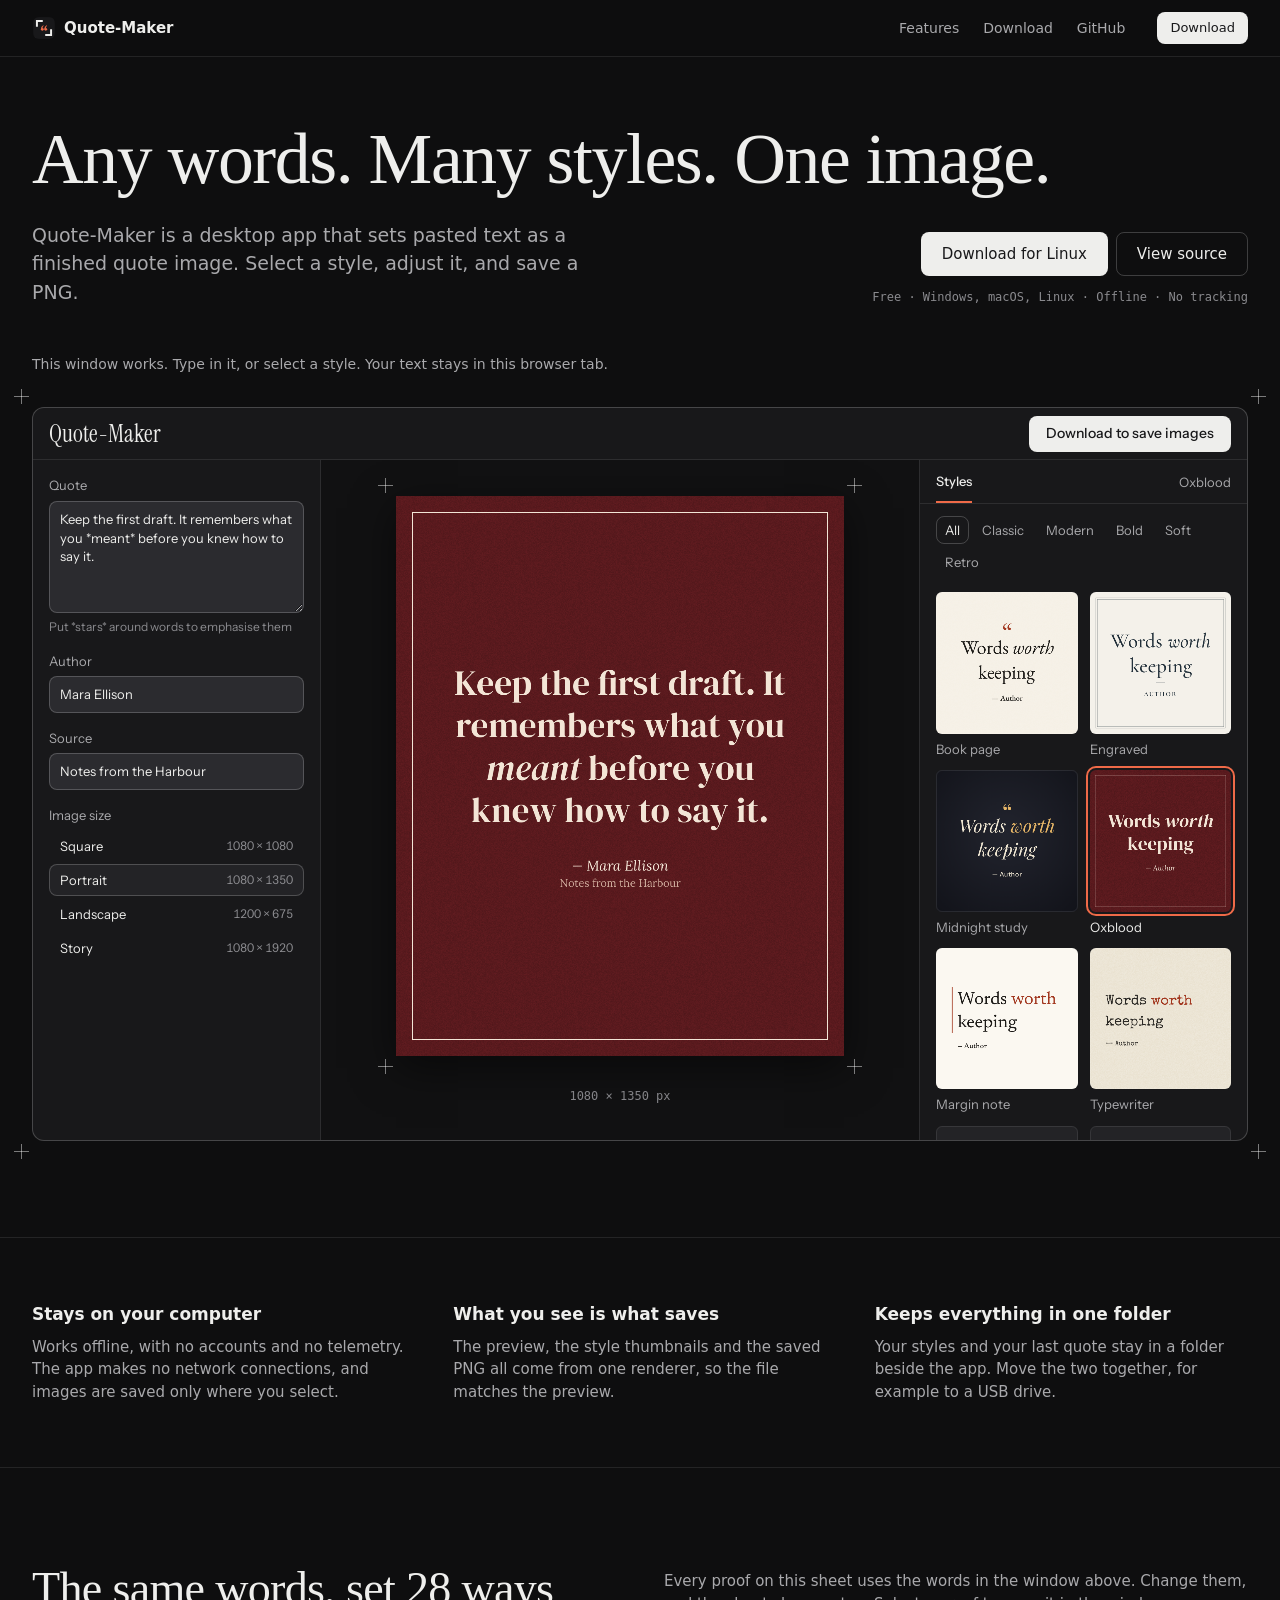
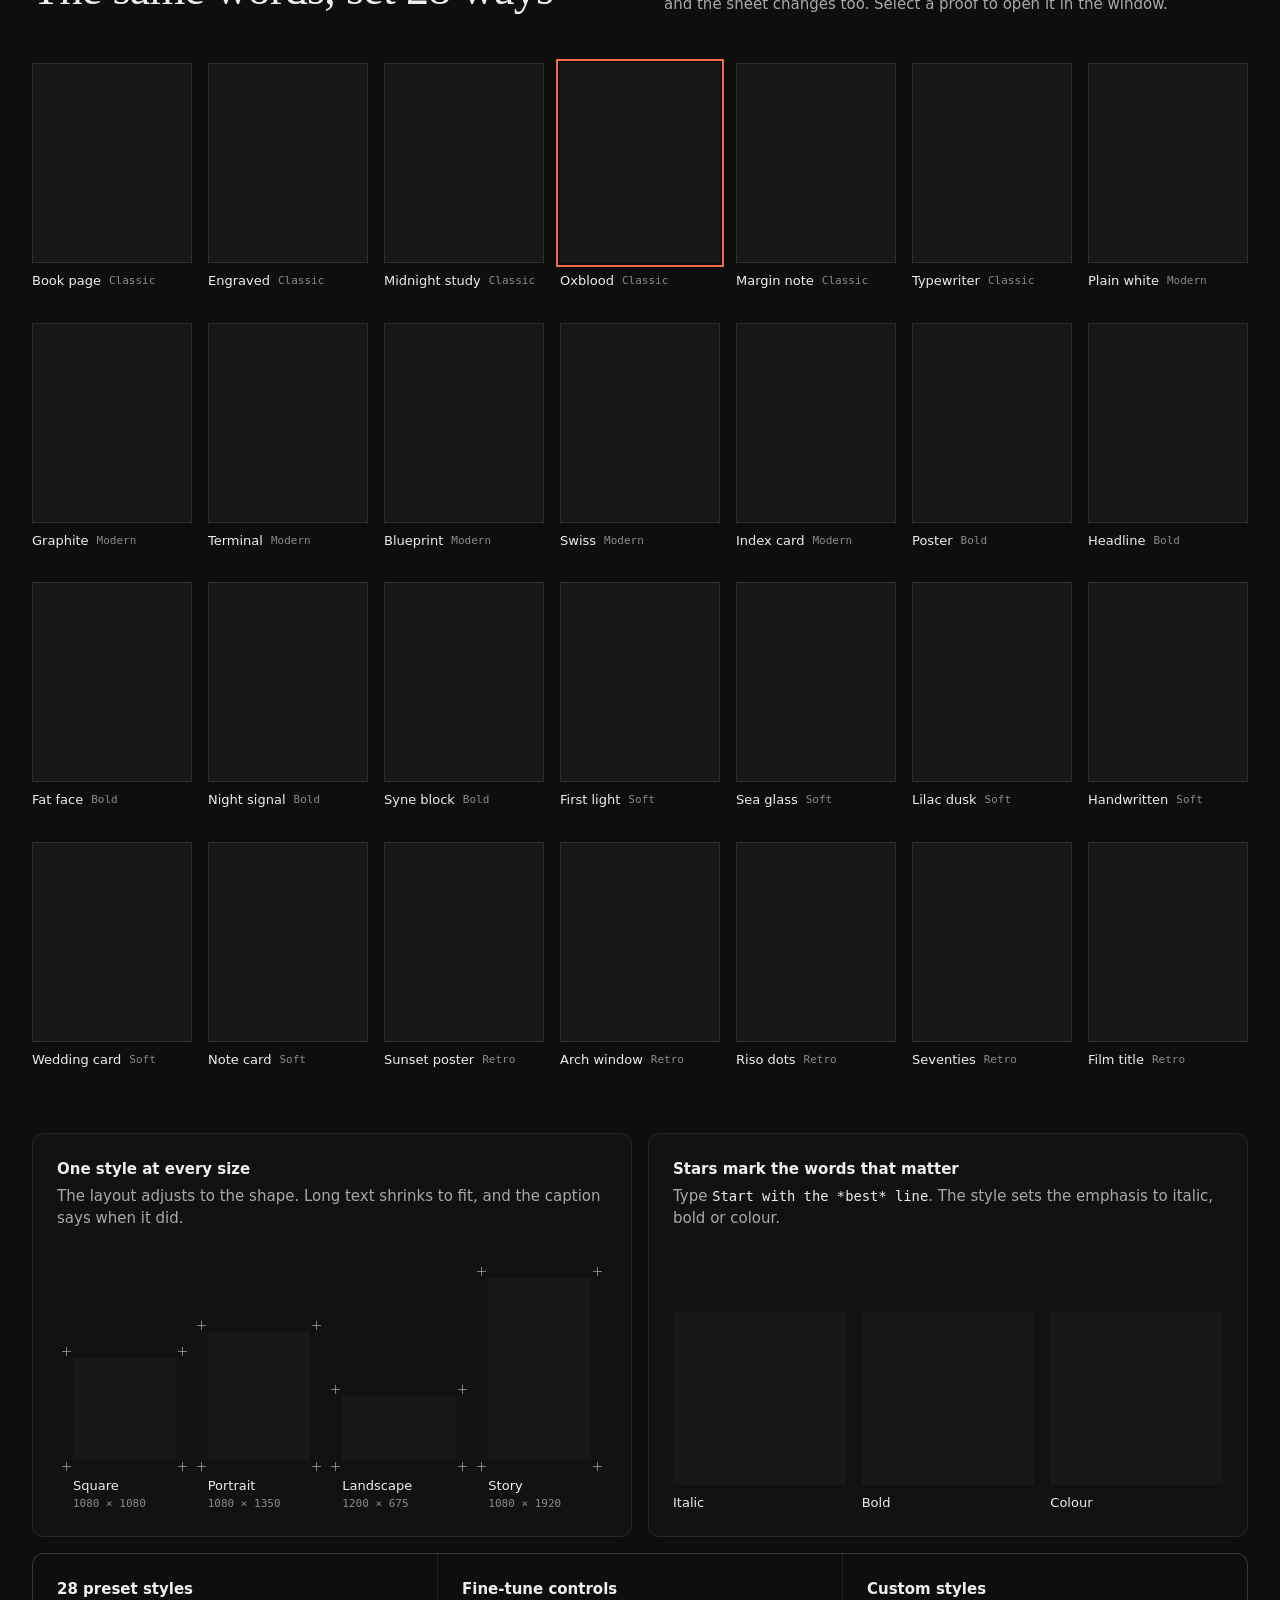
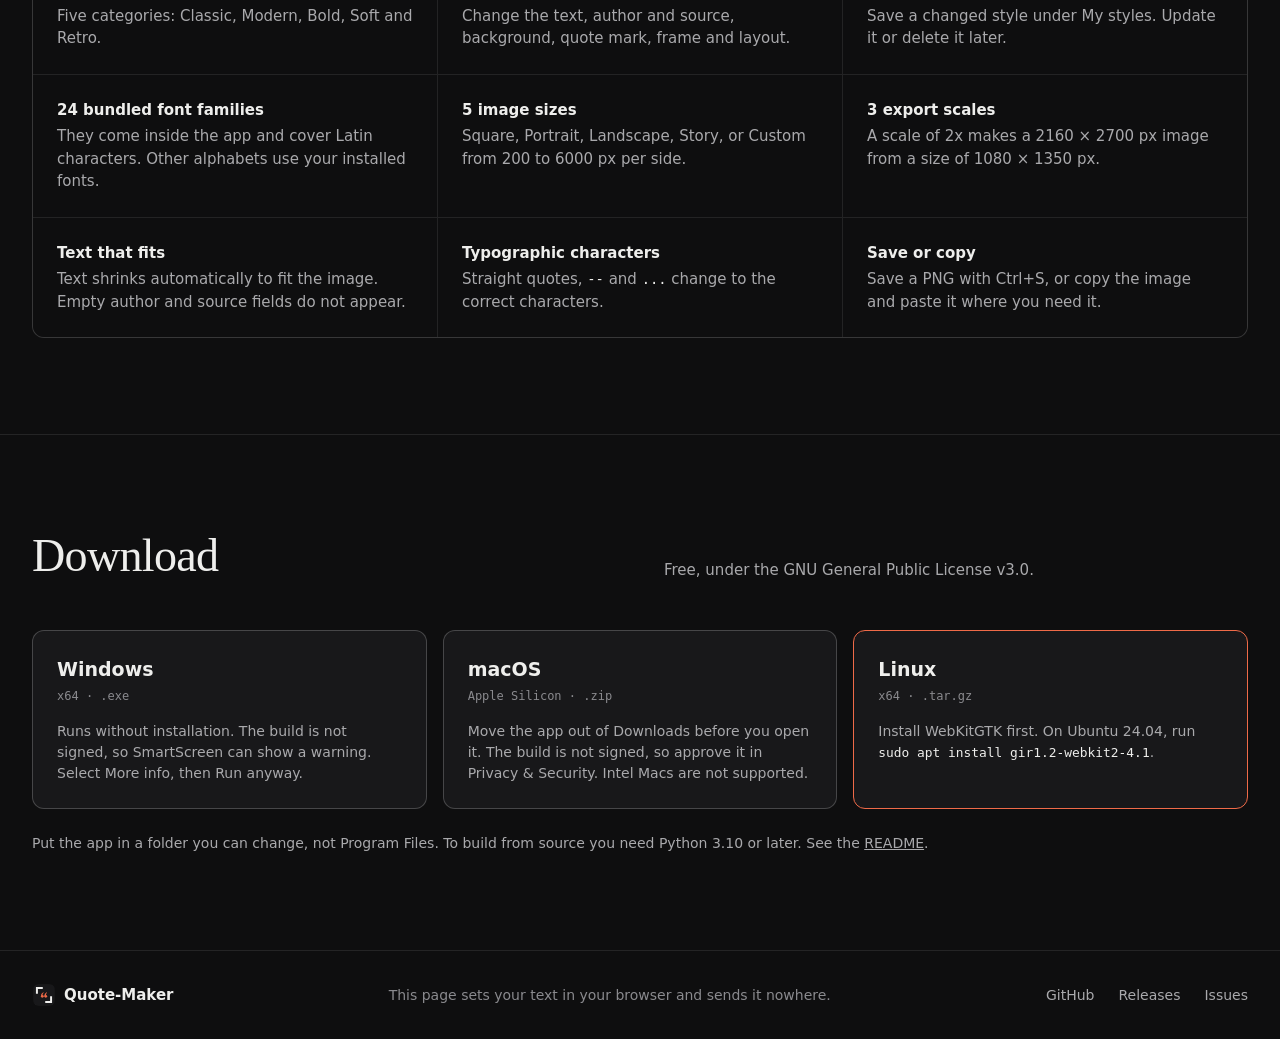
==== docs/index.html @ a1905e09 "Add website demo and portable app storage Publish an interactive Quote-Maker demo on GitHub Pages wi" ====
<!doctype html>
<!-- The Quote-Maker product page. The content security policy allows only this site and the GitHub API. -->
<html lang="en">
  <head>
    <meta charset="utf-8" />
    <meta name="viewport" content="width=device-width, initial-scale=1" />
    <meta
      http-equiv="Content-Security-Policy"
      content="default-src 'none'; script-src 'self'; style-src 'self'; font-src 'self'; img-src 'self' data:; connect-src https://api.github.com; base-uri 'none'; form-action 'none'"
    />
    <title>Quote-Maker: any words, many styles, one image</title>
    <meta
      name="description"
      content="A free desktop app that turns pasted text into a quote image. 28 styles, 24 bundled fonts, full control. Works offline and sends no data."
    />
    <meta name="theme-color" content="#0e0e0f" />
    <meta name="color-scheme" content="dark" />
    <link rel="icon" href="icon.svg" type="image/svg+xml" />
    <link rel="apple-touch-icon" href="apple-touch-icon.png" />
    <meta property="og:type" content="website" />
    <meta property="og:title" content="Quote-Maker" />
    <meta property="og:description" content="Any words. Many styles. One image. A free desktop app that works offline and sends no data." />
    <meta property="og:url" content="https://tariqmk.github.io/Quote-Maker/" />
    <meta property="og:image" content="https://tariqmk.github.io/Quote-Maker/social-card.png" />
    <meta property="og:image:width" content="1280" />
    <meta property="og:image:height" content="640" />
    <meta name="twitter:card" content="summary_large_image" />
    <meta name="twitter:title" content="Quote-Maker" />
    <meta name="twitter:description" content="Any words. Many styles. One image. A free desktop app that works offline and sends no data." />
    <meta name="twitter:image" content="https://tariqmk.github.io/Quote-Maker/social-card.png" />
    <link rel="stylesheet" href="engine/fonts.css" />
    <link rel="stylesheet" href="style.css" />
  </head>
  <body>
    <header class="nav">
      <div class="wrap nav-row">
        <a class="brand" href="#top">
          <img src="icon.svg" alt="" width="24" height="24" />
          <span>Quote-Maker</span>
        </a>
        <nav class="nav-links" aria-label="Main">
          <a href="#features">Features</a>
          <a href="#download">Download</a>
          <a href="https://github.com/TariqMK/Quote-Maker">GitHub</a>
        </nav>
        <a class="button primary small" href="#download">Download</a>
      </div>
    </header>

    <main id="top">
      <section class="hero">
        <div class="wrap">
          <h1>
            <span>Any words.</span> <span>Many styles.</span> <span>One image.</span>
          </h1>
          <div class="hero-row">
            <p class="lede">
              Quote-Maker is a desktop app that sets pasted text as a finished quote image. Select a style,
              adjust it, and save a PNG.
            </p>
            <div class="hero-actions">
              <div class="actions">
                <a
                  class="button primary large"
                  id="hero-download"
                  href="https://github.com/TariqMK/Quote-Maker/releases/latest"
                  >Download</a
                >
                <a class="button large" href="https://github.com/TariqMK/Quote-Maker">View source</a>
              </div>
              <p class="meta">
                <span><span id="hero-version"></span>Free · Windows, macOS, Linux</span>
                <span class="meta-sep">·</span>
                <span>Offline · No tracking</span>
              </p>
            </div>
          </div>

          <p class="demo-label" id="demo">
            This window works. Type in it, or select a style. Your text stays in this browser tab.
          </p>
          <noscript><p class="demo-label">The working demo needs JavaScript.</p></noscript>

          <div class="window-frame">
            <span class="crop tl"></span><span class="crop tr"></span>
            <span class="crop bl"></span><span class="crop br"></span>
            <div class="window">
              <div class="topbar">
                <div class="title">
                  <span class="wordmark">Quote-Maker</span>
                  <span class="version" id="window-version"></span>
                </div>
                <a class="button primary" href="#download">Download to save images</a>
              </div>

              <div class="workspace">
                <section class="stage" id="stage" aria-label="Preview">
                  <div class="proof" id="proof">
                    <span class="crop tl"></span><span class="crop tr"></span>
                    <span class="crop bl"></span><span class="crop br"></span>
                    <canvas id="preview" role="img" aria-label="Preview of the quote image"></canvas>
                  </div>
                  <p class="proof-note" id="proof-note" aria-live="polite"></p>
                </section>

                <section class="panel words" aria-label="Quote and image size">
                  <label class="field">
                    <span class="field-label">Quote</span>
                    <textarea id="quote" rows="5" spellcheck="false"></textarea>
                    <span class="hint">Put *stars* around words to emphasise them</span>
                  </label>
                  <label class="field">
                    <span class="field-label">Author</span>
                    <input id="author" type="text" placeholder="Optional" />
                  </label>
                  <label class="field field-source">
                    <span class="field-label">Source</span>
                    <input id="source" type="text" placeholder="Optional, such as a book title" />
                  </label>
                  <div class="field">
                    <span class="field-label" id="size-label">Image size</span>
                    <div class="size-list" id="sizes" role="radiogroup" aria-labelledby="size-label"></div>
                  </div>
                </section>

                <section class="panel styles" aria-label="Styles">
                  <div class="current-style">
                    <span class="tab">Styles</span>
                    <span class="current-name" id="style-name"></span>
                  </div>
                  <div class="filters" id="filters"></div>
                  <div class="gallery" id="gallery"></div>
                </section>
              </div>
            </div>
          </div>
        </div>
      </section>

      <section class="sheet principles" aria-label="Principles">
        <div class="wrap principle-grid">
          <div>
            <h2>Stays on your computer</h2>
            <p>
              Works offline, with no accounts and no telemetry. The app makes no network connections, and images
              are saved only where you select.
            </p>
          </div>
          <div>
            <h2>What you see is what saves</h2>
            <p>
              The preview, the style thumbnails and the saved PNG all come from one renderer, so the file matches
              the preview.
            </p>
          </div>
          <div>
            <h2>Keeps everything in one folder</h2>
            <p>
              Your styles and your last quote stay in a folder beside the app. Move the two together, for example
              to a USB drive.
            </p>
          </div>
        </div>
      </section>

      <section class="sheet" id="features">
        <div class="wrap">
          <div class="section-head">
            <h2 class="section-title">The same words, set 28 ways</h2>
            <p>
              Every proof on this sheet uses the words in the window above. Change them, and the sheet changes too.
              Select a proof to open it in the window.
            </p>
          </div>
          <div class="proof-wall" id="wall"></div>

          <div class="panel-pair">
            <div class="feature-panel">
              <h3>One style at every size</h3>
              <p>The layout adjusts to the shape. Long text shrinks to fit, and the caption says when it did.</p>
              <div class="size-proofs" id="size-proofs"></div>
            </div>
            <div class="feature-panel">
              <h3>Stars mark the words that matter</h3>
              <p>
                Type <code>Start with the *best* line</code>. The style sets the emphasis to italic, bold or colour.
              </p>
              <div class="emphasis" id="emphasis"></div>
            </div>
          </div>

          <div class="feature-grid">
            <div>
              <h3>28 preset styles</h3>
              <p>Five categories: Classic, Modern, Bold, Soft and Retro.</p>
            </div>
            <div>
              <h3>Fine-tune controls</h3>
              <p>Change the text, author and source, background, quote mark, frame and layout.</p>
            </div>
            <div>
              <h3>Custom styles</h3>
              <p>Save a changed style under My styles. Update it or delete it later.</p>
            </div>
            <div>
              <h3>24 bundled font families</h3>
              <p>They come inside the app and cover Latin characters. Other alphabets use your installed fonts.</p>
            </div>
            <div>
              <h3>5 image sizes</h3>
              <p>Square, Portrait, Landscape, Story, or Custom from 200 to 6000 px per side.</p>
            </div>
            <div>
              <h3>3 export scales</h3>
              <p>A scale of 2x makes a 2160 × 2700 px image from a size of 1080 × 1350 px.</p>
            </div>
            <div>
              <h3>Text that fits</h3>
              <p>Text shrinks automatically to fit the image. Empty author and source fields do not appear.</p>
            </div>
            <div>
              <h3>Typographic characters</h3>
              <p>Straight quotes, <code>--</code> and <code>...</code> change to the correct characters.</p>
            </div>
            <div>
              <h3>Save or copy</h3>
              <p>Save a PNG with Ctrl+S, or copy the image and paste it where you need it.</p>
            </div>
          </div>
        </div>
      </section>

      <section class="sheet" id="download">
        <div class="wrap">
          <div class="section-head">
            <h2 class="section-title">Download</h2>
            <p id="download-version">Free, under the GNU General Public License v3.0.</p>
          </div>
          <div class="download-grid">
            <a class="download-card" data-os="windows" href="https://github.com/TariqMK/Quote-Maker/releases/latest">
              <span class="card-title">Windows</span>
              <span class="card-file"><span>x64 · .exe</span><span class="card-size"></span></span>
              <span class="card-note">
                Runs without installation. The build is not signed, so SmartScreen can show a warning. Select More
                info, then Run anyway.
              </span>
            </a>
            <a class="download-card" data-os="macos" href="https://github.com/TariqMK/Quote-Maker/releases/latest">
              <span class="card-title">macOS</span>
              <span class="card-file"><span>Apple Silicon · .zip</span><span class="card-size"></span></span>
              <span class="card-note">
                Move the app out of Downloads before you open it. The build is not signed, so approve it in Privacy
                &amp; Security. Intel Macs are not supported.
              </span>
            </a>
            <a class="download-card" data-os="linux" href="https://github.com/TariqMK/Quote-Maker/releases/latest">
              <span class="card-title">Linux</span>
              <span class="card-file"><span>x64 · .tar.gz</span><span class="card-size"></span></span>
              <span class="card-note">
                Install WebKitGTK first. On Ubuntu 24.04, run <code>sudo apt install gir1.2-webkit2-4.1</code>.
              </span>
            </a>
          </div>
          <p class="fine-print">
            Put the app in a folder you can change, not Program Files. To build from source you need Python 3.10 or
            later. See the
            <a href="https://github.com/TariqMK/Quote-Maker#run-from-source">README</a>.
          </p>
        </div>
      </section>
    </main>

    <footer class="footer">
      <div class="wrap footer-row">
        <a class="brand" href="#top">
          <img src="icon.svg" alt="" width="24" height="24" />
          <span>Quote-Maker</span>
        </a>
        <p>This page sets your text in your browser and sends it nowhere.</p>
        <nav class="footer-links" aria-label="Project">
          <a href="https://github.com/TariqMK/Quote-Maker">GitHub</a>
          <a href="https://github.com/TariqMK/Quote-Maker/releases">Releases</a>
          <a href="https://github.com/TariqMK/Quote-Maker/issues">Issues</a>
        </nav>
      </div>
    </footer>

    <script type="module" src="app.js"></script>
  </body>
</html>
---- docs/engine/fonts.css ----
/* Generated: bundled font faces for offline use. Do not edit by hand. */
@font-face{font-family:"Fraunces";font-style:normal;font-weight:100 900;font-display:swap;src:url(fonts/fraunces/fraunces-latin-ext-wght-normal.woff2) format("woff2");unicode-range:U+0100-02BA,U+02BD-02C5,U+02C7-02CC,U+02CE-02D7,U+02DD-02FF,U+0304,U+0308,U+0329,U+1D00-1DBF,U+1E00-1E9F,U+1EF2-1EFF,U+2020,U+20A0-20AB,U+20AD-20C0,U+2113,U+2C60-2C7F,U+A720-A7FF;}
@font-face{font-family:"Fraunces";font-style:normal;font-weight:100 900;font-display:swap;src:url(fonts/fraunces/fraunces-latin-wght-normal.woff2) format("woff2");unicode-range:U+0000-00FF,U+0131,U+0152-0153,U+02BB-02BC,U+02C6,U+02DA,U+02DC,U+0304,U+0308,U+0329,U+2000-206F,U+20AC,U+2122,U+2191,U+2193,U+2212,U+2215,U+FEFF,U+FFFD;}
@font-face{font-family:"Fraunces";font-style:italic;font-weight:100 900;font-display:swap;src:url(fonts/fraunces/fraunces-latin-ext-wght-italic.woff2) format("woff2");unicode-range:U+0100-02BA,U+02BD-02C5,U+02C7-02CC,U+02CE-02D7,U+02DD-02FF,U+0304,U+0308,U+0329,U+1D00-1DBF,U+1E00-1E9F,U+1EF2-1EFF,U+2020,U+20A0-20AB,U+20AD-20C0,U+2113,U+2C60-2C7F,U+A720-A7FF;}
@font-face{font-family:"Fraunces";font-style:italic;font-weight:100 900;font-display:swap;src:url(fonts/fraunces/fraunces-latin-wght-italic.woff2) format("woff2");unicode-range:U+0000-00FF,U+0131,U+0152-0153,U+02BB-02BC,U+02C6,U+02DA,U+02DC,U+0304,U+0308,U+0329,U+2000-206F,U+20AC,U+2122,U+2191,U+2193,U+2212,U+2215,U+FEFF,U+FFFD;}
@font-face{font-family:"Playfair Display";font-style:normal;font-weight:400 900;font-display:swap;src:url(fonts/playfair-display/playfair-display-latin-ext-wght-normal.woff2) format("woff2");unicode-range:U+0100-02BA,U+02BD-02C5,U+02C7-02CC,U+02CE-02D7,U+02DD-02FF,U+0304,U+0308,U+0329,U+1D00-1DBF,U+1E00-1E9F,U+1EF2-1EFF,U+2020,U+20A0-20AB,U+20AD-20C0,U+2113,U+2C60-2C7F,U+A720-A7FF;}
@font-face{font-family:"Playfair Display";font-style:normal;font-weight:400 900;font-display:swap;src:url(fonts/playfair-display/playfair-display-latin-wght-normal.woff2) format("woff2");unicode-range:U+0000-00FF,U+0131,U+0152-0153,U+02BB-02BC,U+02C6,U+02DA,U+02DC,U+0304,U+0308,U+0329,U+2000-206F,U+20AC,U+2122,U+2191,U+2193,U+2212,U+2215,U+FEFF,U+FFFD;}
@font-face{font-family:"Playfair Display";font-style:italic;font-weight:400 900;font-display:swap;src:url(fonts/playfair-display/playfair-display-latin-ext-wght-italic.woff2) format("woff2");unicode-range:U+0100-02BA,U+02BD-02C5,U+02C7-02CC,U+02CE-02D7,U+02DD-02FF,U+0304,U+0308,U+0329,U+1D00-1DBF,U+1E00-1E9F,U+1EF2-1EFF,U+2020,U+20A0-20AB,U+20AD-20C0,U+2113,U+2C60-2C7F,U+A720-A7FF;}
@font-face{font-family:"Playfair Display";font-style:italic;font-weight:400 900;font-display:swap;src:url(fonts/playfair-display/playfair-display-latin-wght-italic.woff2) format("woff2");unicode-range:U+0000-00FF,U+0131,U+0152-0153,U+02BB-02BC,U+02C6,U+02DA,U+02DC,U+0304,U+0308,U+0329,U+2000-206F,U+20AC,U+2122,U+2191,U+2193,U+2212,U+2215,U+FEFF,U+FFFD;}
@font-face{font-family:"Cormorant";font-style:normal;font-weight:300 700;font-display:swap;src:url(fonts/cormorant/cormorant-latin-ext-wght-normal.woff2) format("woff2");unicode-range:U+0100-02BA,U+02BD-02C5,U+02C7-02CC,U+02CE-02D7,U+02DD-02FF,U+0304,U+0308,U+0329,U+1D00-1DBF,U+1E00-1E9F,U+1EF2-1EFF,U+2020,U+20A0-20AB,U+20AD-20C0,U+2113,U+2C60-2C7F,U+A720-A7FF;}
@font-face{font-family:"Cormorant";font-style:normal;font-weight:300 700;font-display:swap;src:url(fonts/cormorant/cormorant-latin-wght-normal.woff2) format("woff2");unicode-range:U+0000-00FF,U+0131,U+0152-0153,U+02BB-02BC,U+02C6,U+02DA,U+02DC,U+0304,U+0308,U+0329,U+2000-206F,U+20AC,U+2122,U+2191,U+2193,U+2212,U+2215,U+FEFF,U+FFFD;}
@font-face{font-family:"Cormorant";font-style:italic;font-weight:300 700;font-display:swap;src:url(fonts/cormorant/cormorant-latin-ext-wght-italic.woff2) format("woff2");unicode-range:U+0100-02BA,U+02BD-02C5,U+02C7-02CC,U+02CE-02D7,U+02DD-02FF,U+0304,U+0308,U+0329,U+1D00-1DBF,U+1E00-1E9F,U+1EF2-1EFF,U+2020,U+20A0-20AB,U+20AD-20C0,U+2113,U+2C60-2C7F,U+A720-A7FF;}
@font-face{font-family:"Cormorant";font-style:italic;font-weight:300 700;font-display:swap;src:url(fonts/cormorant/cormorant-latin-wght-italic.woff2) format("woff2");unicode-range:U+0000-00FF,U+0131,U+0152-0153,U+02BB-02BC,U+02C6,U+02DA,U+02DC,U+0304,U+0308,U+0329,U+2000-206F,U+20AC,U+2122,U+2191,U+2193,U+2212,U+2215,U+FEFF,U+FFFD;}
@font-face{font-family:"EB Garamond";font-style:normal;font-weight:400 800;font-display:swap;src:url(fonts/eb-garamond/eb-garamond-latin-ext-wght-normal.woff2) format("woff2");unicode-range:U+0100-02BA,U+02BD-02C5,U+02C7-02CC,U+02CE-02D7,U+02DD-02FF,U+0304,U+0308,U+0329,U+1D00-1DBF,U+1E00-1E9F,U+1EF2-1EFF,U+2020,U+20A0-20AB,U+20AD-20C0,U+2113,U+2C60-2C7F,U+A720-A7FF;}
@font-face{font-family:"EB Garamond";font-style:normal;font-weight:400 800;font-display:swap;src:url(fonts/eb-garamond/eb-garamond-latin-wght-normal.woff2) format("woff2");unicode-range:U+0000-00FF,U+0131,U+0152-0153,U+02BB-02BC,U+02C6,U+02DA,U+02DC,U+0304,U+0308,U+0329,U+2000-206F,U+20AC,U+2122,U+2191,U+2193,U+2212,U+2215,U+FEFF,U+FFFD;}
@font-face{font-family:"EB Garamond";font-style:italic;font-weight:400 800;font-display:swap;src:url(fonts/eb-garamond/eb-garamond-latin-ext-wght-italic.woff2) format("woff2");unicode-range:U+0100-02BA,U+02BD-02C5,U+02C7-02CC,U+02CE-02D7,U+02DD-02FF,U+0304,U+0308,U+0329,U+1D00-1DBF,U+1E00-1E9F,U+1EF2-1EFF,U+2020,U+20A0-20AB,U+20AD-20C0,U+2113,U+2C60-2C7F,U+A720-A7FF;}
@font-face{font-family:"EB Garamond";font-style:italic;font-weight:400 800;font-display:swap;src:url(fonts/eb-garamond/eb-garamond-latin-wght-italic.woff2) format("woff2");unicode-range:U+0000-00FF,U+0131,U+0152-0153,U+02BB-02BC,U+02C6,U+02DA,U+02DC,U+0304,U+0308,U+0329,U+2000-206F,U+20AC,U+2122,U+2191,U+2193,U+2212,U+2215,U+FEFF,U+FFFD;}
@font-face{font-family:"Lora";font-style:normal;font-weight:400 700;font-display:swap;src:url(fonts/lora/lora-latin-ext-wght-normal.woff2) format("woff2");unicode-range:U+0100-02BA,U+02BD-02C5,U+02C7-02CC,U+02CE-02D7,U+02DD-02FF,U+0304,U+0308,U+0329,U+1D00-1DBF,U+1E00-1E9F,U+1EF2-1EFF,U+2020,U+20A0-20AB,U+20AD-20C0,U+2113,U+2C60-2C7F,U+A720-A7FF;}
@font-face{font-family:"Lora";font-style:normal;font-weight:400 700;font-display:swap;src:url(fonts/lora/lora-latin-wght-normal.woff2) format("woff2");unicode-range:U+0000-00FF,U+0131,U+0152-0153,U+02BB-02BC,U+02C6,U+02DA,U+02DC,U+0304,U+0308,U+0329,U+2000-206F,U+20AC,U+2122,U+2191,U+2193,U+2212,U+2215,U+FEFF,U+FFFD;}
@font-face{font-family:"Lora";font-style:italic;font-weight:400 700;font-display:swap;src:url(fonts/lora/lora-latin-ext-wght-italic.woff2) format("woff2");unicode-range:U+0100-02BA,U+02BD-02C5,U+02C7-02CC,U+02CE-02D7,U+02DD-02FF,U+0304,U+0308,U+0329,U+1D00-1DBF,U+1E00-1E9F,U+1EF2-1EFF,U+2020,U+20A0-20AB,U+20AD-20C0,U+2113,U+2C60-2C7F,U+A720-A7FF;}
@font-face{font-family:"Lora";font-style:italic;font-weight:400 700;font-display:swap;src:url(fonts/lora/lora-latin-wght-italic.woff2) format("woff2");unicode-range:U+0000-00FF,U+0131,U+0152-0153,U+02BB-02BC,U+02C6,U+02DA,U+02DC,U+0304,U+0308,U+0329,U+2000-206F,U+20AC,U+2122,U+2191,U+2193,U+2212,U+2215,U+FEFF,U+FFFD;}
@font-face{font-family:"Newsreader";font-style:normal;font-weight:200 800;font-display:swap;src:url(fonts/newsreader/newsreader-latin-ext-wght-normal.woff2) format("woff2");unicode-range:U+0100-02BA,U+02BD-02C5,U+02C7-02CC,U+02CE-02D7,U+02DD-02FF,U+0304,U+0308,U+0329,U+1D00-1DBF,U+1E00-1E9F,U+1EF2-1EFF,U+2020,U+20A0-20AB,U+20AD-20C0,U+2113,U+2C60-2C7F,U+A720-A7FF;}
@font-face{font-family:"Newsreader";font-style:normal;font-weight:200 800;font-display:swap;src:url(fonts/newsreader/newsreader-latin-wght-normal.woff2) format("woff2");unicode-range:U+0000-00FF,U+0131,U+0152-0153,U+02BB-02BC,U+02C6,U+02DA,U+02DC,U+0304,U+0308,U+0329,U+2000-206F,U+20AC,U+2122,U+2191,U+2193,U+2212,U+2215,U+FEFF,U+FFFD;}
@font-face{font-family:"Newsreader";font-style:italic;font-weight:200 800;font-display:swap;src:url(fonts/newsreader/newsreader-latin-ext-wght-italic.woff2) format("woff2");unicode-range:U+0100-02BA,U+02BD-02C5,U+02C7-02CC,U+02CE-02D7,U+02DD-02FF,U+0304,U+0308,U+0329,U+1D00-1DBF,U+1E00-1E9F,U+1EF2-1EFF,U+2020,U+20A0-20AB,U+20AD-20C0,U+2113,U+2C60-2C7F,U+A720-A7FF;}
@font-face{font-family:"Newsreader";font-style:italic;font-weight:200 800;font-display:swap;src:url(fonts/newsreader/newsreader-latin-wght-italic.woff2) format("woff2");unicode-range:U+0000-00FF,U+0131,U+0152-0153,U+02BB-02BC,U+02C6,U+02DA,U+02DC,U+0304,U+0308,U+0329,U+2000-206F,U+20AC,U+2122,U+2191,U+2193,U+2212,U+2215,U+FEFF,U+FFFD;}
@font-face{font-family:"Instrument Serif";font-style:normal;font-weight:400;font-display:swap;src:url(fonts/instrument-serif/instrument-serif-latin-ext-400-normal.woff2) format("woff2");unicode-range:U+0100-02BA,U+02BD-02C5,U+02C7-02CC,U+02CE-02D7,U+02DD-02FF,U+0304,U+0308,U+0329,U+1D00-1DBF,U+1E00-1E9F,U+1EF2-1EFF,U+2020,U+20A0-20AB,U+20AD-20C0,U+2113,U+2C60-2C7F,U+A720-A7FF;}
@font-face{font-family:"Instrument Serif";font-style:normal;font-weight:400;font-display:swap;src:url(fonts/instrument-serif/instrument-serif-latin-400-normal.woff2) format("woff2");unicode-range:U+0000-00FF,U+0131,U+0152-0153,U+02BB-02BC,U+02C6,U+02DA,U+02DC,U+0304,U+0308,U+0329,U+2000-206F,U+20AC,U+2122,U+2191,U+2193,U+2212,U+2215,U+FEFF,U+FFFD;}
@font-face{font-family:"Instrument Serif";font-style:italic;font-weight:400;font-display:swap;src:url(fonts/instrument-serif/instrument-serif-latin-ext-400-italic.woff2) format("woff2");unicode-range:U+0100-02BA,U+02BD-02C5,U+02C7-02CC,U+02CE-02D7,U+02DD-02FF,U+0304,U+0308,U+0329,U+1D00-1DBF,U+1E00-1E9F,U+1EF2-1EFF,U+2020,U+20A0-20AB,U+20AD-20C0,U+2113,U+2C60-2C7F,U+A720-A7FF;}
@font-face{font-family:"Instrument Serif";font-style:italic;font-weight:400;font-display:swap;src:url(fonts/instrument-serif/instrument-serif-latin-400-italic.woff2) format("woff2");unicode-range:U+0000-00FF,U+0131,U+0152-0153,U+02BB-02BC,U+02C6,U+02DA,U+02DC,U+0304,U+0308,U+0329,U+2000-206F,U+20AC,U+2122,U+2191,U+2193,U+2212,U+2215,U+FEFF,U+FFFD;}
@font-face{font-family:"DM Serif Display";font-style:normal;font-weight:400;font-display:swap;src:url(fonts/dm-serif-display/dm-serif-display-latin-ext-400-normal.woff2) format("woff2");unicode-range:U+0100-02BA,U+02BD-02C5,U+02C7-02CC,U+02CE-02D7,U+02DD-02FF,U+0304,U+0308,U+0329,U+1D00-1DBF,U+1E00-1E9F,U+1EF2-1EFF,U+2020,U+20A0-20AB,U+20AD-20C0,U+2113,U+2C60-2C7F,U+A720-A7FF;}
@font-face{font-family:"DM Serif Display";font-style:normal;font-weight:400;font-display:swap;src:url(fonts/dm-serif-display/dm-serif-display-latin-400-normal.woff2) format("woff2");unicode-range:U+0000-00FF,U+0131,U+0152-0153,U+02BB-02BC,U+02C6,U+02DA,U+02DC,U+0304,U+0308,U+0329,U+2000-206F,U+20AC,U+2122,U+2191,U+2193,U+2212,U+2215,U+FEFF,U+FFFD;}
@font-face{font-family:"DM Serif Display";font-style:italic;font-weight:400;font-display:swap;src:url(fonts/dm-serif-display/dm-serif-display-latin-ext-400-italic.woff2) format("woff2");unicode-range:U+0100-02BA,U+02BD-02C5,U+02C7-02CC,U+02CE-02D7,U+02DD-02FF,U+0304,U+0308,U+0329,U+1D00-1DBF,U+1E00-1E9F,U+1EF2-1EFF,U+2020,U+20A0-20AB,U+20AD-20C0,U+2113,U+2C60-2C7F,U+A720-A7FF;}
@font-face{font-family:"DM Serif Display";font-style:italic;font-weight:400;font-display:swap;src:url(fonts/dm-serif-display/dm-serif-display-latin-400-italic.woff2) format("woff2");unicode-range:U+0000-00FF,U+0131,U+0152-0153,U+02BB-02BC,U+02C6,U+02DA,U+02DC,U+0304,U+0308,U+0329,U+2000-206F,U+20AC,U+2122,U+2191,U+2193,U+2212,U+2215,U+FEFF,U+FFFD;}
@font-face{font-family:"Abril Fatface";font-style:normal;font-weight:400;font-display:swap;src:url(fonts/abril-fatface/abril-fatface-latin-ext-400-normal.woff2) format("woff2");unicode-range:U+0100-02BA,U+02BD-02C5,U+02C7-02CC,U+02CE-02D7,U+02DD-02FF,U+0304,U+0308,U+0329,U+1D00-1DBF,U+1E00-1E9F,U+1EF2-1EFF,U+2020,U+20A0-20AB,U+20AD-20C0,U+2113,U+2C60-2C7F,U+A720-A7FF;}
@font-face{font-family:"Abril Fatface";font-style:normal;font-weight:400;font-display:swap;src:url(fonts/abril-fatface/abril-fatface-latin-400-normal.woff2) format("woff2");unicode-range:U+0000-00FF,U+0131,U+0152-0153,U+02BB-02BC,U+02C6,U+02DA,U+02DC,U+0304,U+0308,U+0329,U+2000-206F,U+20AC,U+2122,U+2191,U+2193,U+2212,U+2215,U+FEFF,U+FFFD;}
@font-face{font-family:"Bebas Neue";font-style:normal;font-weight:400;font-display:swap;src:url(fonts/bebas-neue/bebas-neue-latin-ext-400-normal.woff2) format("woff2");unicode-range:U+0100-02BA,U+02BD-02C5,U+02C7-02CC,U+02CE-02D7,U+02DD-02FF,U+0304,U+0308,U+0329,U+1D00-1DBF,U+1E00-1E9F,U+1EF2-1EFF,U+2020,U+20A0-20AB,U+20AD-20C0,U+2113,U+2C60-2C7F,U+A720-A7FF;}
@font-face{font-family:"Bebas Neue";font-style:normal;font-weight:400;font-display:swap;src:url(fonts/bebas-neue/bebas-neue-latin-400-normal.woff2) format("woff2");unicode-range:U+0000-00FF,U+0131,U+0152-0153,U+02BB-02BC,U+02C6,U+02DA,U+02DC,U+0304,U+0308,U+0329,U+2000-206F,U+20AC,U+2122,U+2191,U+2193,U+2212,U+2215,U+FEFF,U+FFFD;}
@font-face{font-family:"Oswald";font-style:normal;font-weight:200 700;font-display:swap;src:url(fonts/oswald/oswald-latin-ext-wght-normal.woff2) format("woff2");unicode-range:U+0100-02BA,U+02BD-02C5,U+02C7-02CC,U+02CE-02D7,U+02DD-02FF,U+0304,U+0308,U+0329,U+1D00-1DBF,U+1E00-1E9F,U+1EF2-1EFF,U+2020,U+20A0-20AB,U+20AD-20C0,U+2113,U+2C60-2C7F,U+A720-A7FF;}
@font-face{font-family:"Oswald";font-style:normal;font-weight:200 700;font-display:swap;src:url(fonts/oswald/oswald-latin-wght-normal.woff2) format("woff2");unicode-range:U+0000-00FF,U+0131,U+0152-0153,U+02BB-02BC,U+02C6,U+02DA,U+02DC,U+0304,U+0308,U+0329,U+2000-206F,U+20AC,U+2122,U+2191,U+2193,U+2212,U+2215,U+FEFF,U+FFFD;}
@font-face{font-family:"Syne";font-style:normal;font-weight:400 800;font-display:swap;src:url(fonts/syne/syne-latin-ext-wght-normal.woff2) format("woff2");unicode-range:U+0100-02BA,U+02BD-02C5,U+02C7-02CC,U+02CE-02D7,U+02DD-02FF,U+0304,U+0308,U+0329,U+1D00-1DBF,U+1E00-1E9F,U+1EF2-1EFF,U+2020,U+20A0-20AB,U+20AD-20C0,U+2113,U+2C60-2C7F,U+A720-A7FF;}
@font-face{font-family:"Syne";font-style:normal;font-weight:400 800;font-display:swap;src:url(fonts/syne/syne-latin-wght-normal.woff2) format("woff2");unicode-range:U+0000-00FF,U+0131,U+0152-0153,U+02BB-02BC,U+02C6,U+02DA,U+02DC,U+0304,U+0308,U+0329,U+2000-206F,U+20AC,U+2122,U+2191,U+2193,U+2212,U+2215,U+FEFF,U+FFFD;}
@font-face{font-family:"Unbounded";font-style:normal;font-weight:200 900;font-display:swap;src:url(fonts/unbounded/unbounded-latin-ext-wght-normal.woff2) format("woff2");unicode-range:U+0100-02BA,U+02BD-02C5,U+02C7-02CC,U+02CE-02D7,U+02DD-02FF,U+0304,U+0308,U+0329,U+1D00-1DBF,U+1E00-1E9F,U+1EF2-1EFF,U+2020,U+20A0-20AB,U+20AD-20C0,U+2113,U+2C60-2C7F,U+A720-A7FF;}
@font-face{font-family:"Unbounded";font-style:normal;font-weight:200 900;font-display:swap;src:url(fonts/unbounded/unbounded-latin-wght-normal.woff2) format("woff2");unicode-range:U+0000-00FF,U+0131,U+0152-0153,U+02BB-02BC,U+02C6,U+02DA,U+02DC,U+0304,U+0308,U+0329,U+2000-206F,U+20AC,U+2122,U+2191,U+2193,U+2212,U+2215,U+FEFF,U+FFFD;}
@font-face{font-family:"Instrument Sans";font-style:normal;font-weight:400 700;font-display:swap;src:url(fonts/instrument-sans/instrument-sans-latin-ext-wght-normal.woff2) format("woff2");unicode-range:U+0100-02BA,U+02BD-02C5,U+02C7-02CC,U+02CE-02D7,U+02DD-02FF,U+0304,U+0308,U+0329,U+1D00-1DBF,U+1E00-1E9F,U+1EF2-1EFF,U+2020,U+20A0-20AB,U+20AD-20C0,U+2113,U+2C60-2C7F,U+A720-A7FF;}
@font-face{font-family:"Instrument Sans";font-style:normal;font-weight:400 700;font-display:swap;src:url(fonts/instrument-sans/instrument-sans-latin-wght-normal.woff2) format("woff2");unicode-range:U+0000-00FF,U+0131,U+0152-0153,U+02BB-02BC,U+02C6,U+02DA,U+02DC,U+0304,U+0308,U+0329,U+2000-206F,U+20AC,U+2122,U+2191,U+2193,U+2212,U+2215,U+FEFF,U+FFFD;}
@font-face{font-family:"Instrument Sans";font-style:italic;font-weight:400 700;font-display:swap;src:url(fonts/instrument-sans/instrument-sans-latin-ext-wght-italic.woff2) format("woff2");unicode-range:U+0100-02BA,U+02BD-02C5,U+02C7-02CC,U+02CE-02D7,U+02DD-02FF,U+0304,U+0308,U+0329,U+1D00-1DBF,U+1E00-1E9F,U+1EF2-1EFF,U+2020,U+20A0-20AB,U+20AD-20C0,U+2113,U+2C60-2C7F,U+A720-A7FF;}
@font-face{font-family:"Instrument Sans";font-style:italic;font-weight:400 700;font-display:swap;src:url(fonts/instrument-sans/instrument-sans-latin-wght-italic.woff2) format("woff2");unicode-range:U+0000-00FF,U+0131,U+0152-0153,U+02BB-02BC,U+02C6,U+02DA,U+02DC,U+0304,U+0308,U+0329,U+2000-206F,U+20AC,U+2122,U+2191,U+2193,U+2212,U+2215,U+FEFF,U+FFFD;}
@font-face{font-family:"Inter";font-style:normal;font-weight:100 900;font-display:swap;src:url(fonts/inter/inter-latin-ext-wght-normal.woff2) format("woff2");unicode-range:U+0100-02BA,U+02BD-02C5,U+02C7-02CC,U+02CE-02D7,U+02DD-02FF,U+0304,U+0308,U+0329,U+1D00-1DBF,U+1E00-1E9F,U+1EF2-1EFF,U+2020,U+20A0-20AB,U+20AD-20C0,U+2113,U+2C60-2C7F,U+A720-A7FF;}
@font-face{font-family:"Inter";font-style:normal;font-weight:100 900;font-display:swap;src:url(fonts/inter/inter-latin-wght-normal.woff2) format("woff2");unicode-range:U+0000-00FF,U+0131,U+0152-0153,U+02BB-02BC,U+02C6,U+02DA,U+02DC,U+0304,U+0308,U+0329,U+2000-206F,U+20AC,U+2122,U+2191,U+2193,U+2212,U+2215,U+FEFF,U+FFFD;}
@font-face{font-family:"Inter";font-style:italic;font-weight:100 900;font-display:swap;src:url(fonts/inter/inter-latin-ext-wght-italic.woff2) format("woff2");unicode-range:U+0100-02BA,U+02BD-02C5,U+02C7-02CC,U+02CE-02D7,U+02DD-02FF,U+0304,U+0308,U+0329,U+1D00-1DBF,U+1E00-1E9F,U+1EF2-1EFF,U+2020,U+20A0-20AB,U+20AD-20C0,U+2113,U+2C60-2C7F,U+A720-A7FF;}
@font-face{font-family:"Inter";font-style:italic;font-weight:100 900;font-display:swap;src:url(fonts/inter/inter-latin-wght-italic.woff2) format("woff2");unicode-range:U+0000-00FF,U+0131,U+0152-0153,U+02BB-02BC,U+02C6,U+02DA,U+02DC,U+0304,U+0308,U+0329,U+2000-206F,U+20AC,U+2122,U+2191,U+2193,U+2212,U+2215,U+FEFF,U+FFFD;}
@font-face{font-family:"Manrope";font-style:normal;font-weight:200 800;font-display:swap;src:url(fonts/manrope/manrope-latin-ext-wght-normal.woff2) format("woff2");unicode-range:U+0100-02BA,U+02BD-02C5,U+02C7-02CC,U+02CE-02D7,U+02DD-02FF,U+0304,U+0308,U+0329,U+1D00-1DBF,U+1E00-1E9F,U+1EF2-1EFF,U+2020,U+20A0-20AB,U+20AD-20C0,U+2113,U+2C60-2C7F,U+A720-A7FF;}
@font-face{font-family:"Manrope";font-style:normal;font-weight:200 800;font-display:swap;src:url(fonts/manrope/manrope-latin-wght-normal.woff2) format("woff2");unicode-range:U+0000-00FF,U+0131,U+0152-0153,U+02BB-02BC,U+02C6,U+02DA,U+02DC,U+0304,U+0308,U+0329,U+2000-206F,U+20AC,U+2122,U+2191,U+2193,U+2212,U+2215,U+FEFF,U+FFFD;}
@font-face{font-family:"Outfit";font-style:normal;font-weight:100 900;font-display:swap;src:url(fonts/outfit/outfit-latin-ext-wght-normal.woff2) format("woff2");unicode-range:U+0100-02BA,U+02BD-02C5,U+02C7-02CC,U+02CE-02D7,U+02DD-02FF,U+0304,U+0308,U+0329,U+1D00-1DBF,U+1E00-1E9F,U+1EF2-1EFF,U+2020,U+20A0-20AB,U+20AD-20C0,U+2113,U+2C60-2C7F,U+A720-A7FF;}
@font-face{font-family:"Outfit";font-style:normal;font-weight:100 900;font-display:swap;src:url(fonts/outfit/outfit-latin-wght-normal.woff2) format("woff2");unicode-range:U+0000-00FF,U+0131,U+0152-0153,U+02BB-02BC,U+02C6,U+02DA,U+02DC,U+0304,U+0308,U+0329,U+2000-206F,U+20AC,U+2122,U+2191,U+2193,U+2212,U+2215,U+FEFF,U+FFFD;}
@font-face{font-family:"Space Grotesk";font-style:normal;font-weight:300 700;font-display:swap;src:url(fonts/space-grotesk/space-grotesk-latin-ext-wght-normal.woff2) format("woff2");unicode-range:U+0100-02BA,U+02BD-02C5,U+02C7-02CC,U+02CE-02D7,U+02DD-02FF,U+0304,U+0308,U+0329,U+1D00-1DBF,U+1E00-1E9F,U+1EF2-1EFF,U+2020,U+20A0-20AB,U+20AD-20C0,U+2113,U+2C60-2C7F,U+A720-A7FF;}
@font-face{font-family:"Space Grotesk";font-style:normal;font-weight:300 700;font-display:swap;src:url(fonts/space-grotesk/space-grotesk-latin-wght-normal.woff2) format("woff2");unicode-range:U+0000-00FF,U+0131,U+0152-0153,U+02BB-02BC,U+02C6,U+02DA,U+02DC,U+0304,U+0308,U+0329,U+2000-206F,U+20AC,U+2122,U+2191,U+2193,U+2212,U+2215,U+FEFF,U+FFFD;}
@font-face{font-family:"JetBrains Mono";font-style:normal;font-weight:100 800;font-display:swap;src:url(fonts/jetbrains-mono/jetbrains-mono-latin-ext-wght-normal.woff2) format("woff2");unicode-range:U+0100-02BA,U+02BD-02C5,U+02C7-02CC,U+02CE-02D7,U+02DD-02FF,U+0304,U+0308,U+0329,U+1D00-1DBF,U+1E00-1E9F,U+1EF2-1EFF,U+2020,U+20A0-20AB,U+20AD-20C0,U+2113,U+2C60-2C7F,U+A720-A7FF;}
@font-face{font-family:"JetBrains Mono";font-style:normal;font-weight:100 800;font-display:swap;src:url(fonts/jetbrains-mono/jetbrains-mono-latin-wght-normal.woff2) format("woff2");unicode-range:U+0000-00FF,U+0131,U+0152-0153,U+02BB-02BC,U+02C6,U+02DA,U+02DC,U+0304,U+0308,U+0329,U+2000-206F,U+20AC,U+2122,U+2191,U+2193,U+2212,U+2215,U+FEFF,U+FFFD;}
@font-face{font-family:"JetBrains Mono";font-style:italic;font-weight:100 800;font-display:swap;src:url(fonts/jetbrains-mono/jetbrains-mono-latin-ext-wght-italic.woff2) format("woff2");unicode-range:U+0100-02BA,U+02BD-02C5,U+02C7-02CC,U+02CE-02D7,U+02DD-02FF,U+0304,U+0308,U+0329,U+1D00-1DBF,U+1E00-1E9F,U+1EF2-1EFF,U+2020,U+20A0-20AB,U+20AD-20C0,U+2113,U+2C60-2C7F,U+A720-A7FF;}
@font-face{font-family:"JetBrains Mono";font-style:italic;font-weight:100 800;font-display:swap;src:url(fonts/jetbrains-mono/jetbrains-mono-latin-wght-italic.woff2) format("woff2");unicode-range:U+0000-00FF,U+0131,U+0152-0153,U+02BB-02BC,U+02C6,U+02DA,U+02DC,U+0304,U+0308,U+0329,U+2000-206F,U+20AC,U+2122,U+2191,U+2193,U+2212,U+2215,U+FEFF,U+FFFD;}
@font-face{font-family:"IBM Plex Mono";font-style:normal;font-weight:400;font-display:swap;src:url(fonts/ibm-plex-mono/ibm-plex-mono-latin-ext-400-normal.woff2) format("woff2");unicode-range:U+0100-02BA,U+02BD-02C5,U+02C7-02CC,U+02CE-02D7,U+02DD-02FF,U+0304,U+0308,U+0329,U+1D00-1DBF,U+1E00-1E9F,U+1EF2-1EFF,U+2020,U+20A0-20AB,U+20AD-20C0,U+2113,U+2C60-2C7F,U+A720-A7FF;}
@font-face{font-family:"IBM Plex Mono";font-style:normal;font-weight:400;font-display:swap;src:url(fonts/ibm-plex-mono/ibm-plex-mono-latin-400-normal.woff2) format("woff2");unicode-range:U+0000-00FF,U+0131,U+0152-0153,U+02BB-02BC,U+02C6,U+02DA,U+02DC,U+0304,U+0308,U+0329,U+2000-206F,U+20AC,U+2122,U+2191,U+2193,U+2212,U+2215,U+FEFF,U+FFFD;}
@font-face{font-family:"IBM Plex Mono";font-style:italic;font-weight:400;font-display:swap;src:url(fonts/ibm-plex-mono/ibm-plex-mono-latin-ext-400-italic.woff2) format("woff2");unicode-range:U+0100-02BA,U+02BD-02C5,U+02C7-02CC,U+02CE-02D7,U+02DD-02FF,U+0304,U+0308,U+0329,U+1D00-1DBF,U+1E00-1E9F,U+1EF2-1EFF,U+2020,U+20A0-20AB,U+20AD-20C0,U+2113,U+2C60-2C7F,U+A720-A7FF;}
@font-face{font-family:"IBM Plex Mono";font-style:italic;font-weight:400;font-display:swap;src:url(fonts/ibm-plex-mono/ibm-plex-mono-latin-400-italic.woff2) format("woff2");unicode-range:U+0000-00FF,U+0131,U+0152-0153,U+02BB-02BC,U+02C6,U+02DA,U+02DC,U+0304,U+0308,U+0329,U+2000-206F,U+20AC,U+2122,U+2191,U+2193,U+2212,U+2215,U+FEFF,U+FFFD;}
@font-face{font-family:"Special Elite";font-style:normal;font-weight:400;font-display:swap;src:url(fonts/special-elite/special-elite-latin-ext-400-normal.woff2) format("woff2");unicode-range:U+0100-02BA,U+02BD-02C5,U+02C7-02CC,U+02CE-02D7,U+02DD-02FF,U+0304,U+0308,U+0329,U+1D00-1DBF,U+1E00-1E9F,U+1EF2-1EFF,U+2020,U+20A0-20AB,U+20AD-20C0,U+2113,U+2C60-2C7F,U+A720-A7FF;}
@font-face{font-family:"Special Elite";font-style:normal;font-weight:400;font-display:swap;src:url(fonts/special-elite/special-elite-latin-400-normal.woff2) format("woff2");unicode-range:U+0000-00FF,U+0131,U+0152-0153,U+02BB-02BC,U+02C6,U+02DA,U+02DC,U+0304,U+0308,U+0329,U+2000-206F,U+20AC,U+2122,U+2191,U+2193,U+2212,U+2215,U+FEFF,U+FFFD;}
@font-face{font-family:"Caveat";font-style:normal;font-weight:400 700;font-display:swap;src:url(fonts/caveat/caveat-latin-ext-wght-normal.woff2) format("woff2");unicode-range:U+0100-02BA,U+02BD-02C5,U+02C7-02CC,U+02CE-02D7,U+02DD-02FF,U+0304,U+0308,U+0329,U+1D00-1DBF,U+1E00-1E9F,U+1EF2-1EFF,U+2020,U+20A0-20AB,U+20AD-20C0,U+2113,U+2C60-2C7F,U+A720-A7FF;}
@font-face{font-family:"Caveat";font-style:normal;font-weight:400 700;font-display:swap;src:url(fonts/caveat/caveat-latin-wght-normal.woff2) format("woff2");unicode-range:U+0000-00FF,U+0131,U+0152-0153,U+02BB-02BC,U+02C6,U+02DA,U+02DC,U+0304,U+0308,U+0329,U+2000-206F,U+20AC,U+2122,U+2191,U+2193,U+2212,U+2215,U+FEFF,U+FFFD;}
@font-face{font-family:"Dancing Script";font-style:normal;font-weight:400 700;font-display:swap;src:url(fonts/dancing-script/dancing-script-latin-ext-wght-normal.woff2) format("woff2");unicode-range:U+0100-02BA,U+02BD-02C5,U+02C7-02CC,U+02CE-02D7,U+02DD-02FF,U+0304,U+0308,U+0329,U+1D00-1DBF,U+1E00-1E9F,U+1EF2-1EFF,U+2020,U+20A0-20AB,U+20AD-20C0,U+2113,U+2C60-2C7F,U+A720-A7FF;}
@font-face{font-family:"Dancing Script";font-style:normal;font-weight:400 700;font-display:swap;src:url(fonts/dancing-script/dancing-script-latin-wght-normal.woff2) format("woff2");unicode-range:U+0000-00FF,U+0131,U+0152-0153,U+02BB-02BC,U+02C6,U+02DA,U+02DC,U+0304,U+0308,U+0329,U+2000-206F,U+20AC,U+2122,U+2191,U+2193,U+2212,U+2215,U+FEFF,U+FFFD;}
@font-face{font-family:"Pinyon Script";font-style:normal;font-weight:400;font-display:swap;src:url(fonts/pinyon-script/pinyon-script-latin-ext-400-normal.woff2) format("woff2");unicode-range:U+0100-02BA,U+02BD-02C5,U+02C7-02CC,U+02CE-02D7,U+02DD-02FF,U+0304,U+0308,U+0329,U+1D00-1DBF,U+1E00-1E9F,U+1EF2-1EFF,U+2020,U+20A0-20AB,U+20AD-20C0,U+2113,U+2C60-2C7F,U+A720-A7FF;}
@font-face{font-family:"Pinyon Script";font-style:normal;font-weight:400;font-display:swap;src:url(fonts/pinyon-script/pinyon-script-latin-400-normal.woff2) format("woff2");unicode-range:U+0000-00FF,U+0131,U+0152-0153,U+02BB-02BC,U+02C6,U+02DA,U+02DC,U+0304,U+0308,U+0329,U+2000-206F,U+20AC,U+2122,U+2191,U+2193,U+2212,U+2215,U+FEFF,U+FFFD;}
---- docs/style.css ----
/* Styling for the Quote-Maker product page: a dark proofing room around the app's real output. */

:root {
  color-scheme: dark;
  --page: #0e0e0f;
  --bg: #18181a;
  --stage: #111112;
  --raised: #232326;
  --control: #2b2b2f;
  --line: rgba(255, 255, 255, 0.09);
  --line-strong: rgba(255, 255, 255, 0.2);
  --text: #eeeeec;
  --text-2: #a9a9ac;
  --text-3: #8a8a8e;
  --accent: #ef6a48;
  --crop: rgba(255, 255, 255, 0.45);
  --ease: cubic-bezier(0.2, 0, 0, 1);
  --sans: "Segoe UI", -apple-system, BlinkMacSystemFont, system-ui, "Noto Sans", sans-serif;
  --serif: "Iowan Old Style", "Palatino Linotype", Palatino, "URW Palladio L", Georgia, serif;
  --mono: ui-monospace, "Cascadia Mono", Consolas, "SF Mono", Menlo, "DejaVu Sans Mono", monospace;
}

* {
  box-sizing: border-box;
}

html {
  scroll-padding-top: 72px;
  background: var(--page);
}

body {
  margin: 0;
  background: var(--page);
  color: var(--text);
  font-family: var(--sans);
  font-size: 15px;
  line-height: 1.5;
}

a {
  color: inherit;
}

h1,
h2,
h3,
p {
  margin: 0;
}

code {
  font-family: var(--mono);
  font-size: 0.92em;
  color: var(--text);
}

:focus-visible {
  outline: 2px solid var(--accent);
  outline-offset: 2px;
}

.words,
.gallery,
.proof-wall,
textarea {
  scrollbar-width: thin;
  scrollbar-color: var(--line-strong) transparent;
}

.wrap {
  width: min(1320px, 100% - 64px);
  margin-inline: auto;
}

/* Buttons */
.button {
  display: inline-flex;
  align-items: center;
  justify-content: center;
  height: 36px;
  padding: 0 16px;
  border: 1px solid var(--line-strong);
  border-radius: 8px;
  background: transparent;
  color: var(--text);
  font-weight: 500;
  font-size: 14px;
  text-decoration: none;
  white-space: nowrap;
  transition: background-color 150ms var(--ease), border-color 150ms var(--ease);
}

.button:hover {
  background: var(--raised);
}

.button.primary {
  border-color: transparent;
  background: var(--text);
  color: var(--bg);
}

.button.primary:hover {
  background: #ffffff;
}

.button.small {
  height: 32px;
  padding: 0 12px;
  font-size: 13px;
}

.button.large {
  height: 44px;
  padding: 0 20px;
  font-size: 15px;
}

/* Navigation */
.nav {
  position: sticky;
  top: 0;
  z-index: 10;
  border-bottom: 1px solid var(--line);
  background: rgba(14, 14, 15, 0.82);
  backdrop-filter: blur(12px);
}

.nav-row {
  display: flex;
  align-items: center;
  gap: 32px;
  height: 56px;
}

.brand {
  display: inline-flex;
  align-items: center;
  gap: 8px;
  font-weight: 600;
  text-decoration: none;
}

.nav-links {
  display: flex;
  gap: 24px;
  margin-left: auto;
}

.nav-links a,
.footer-links a {
  color: var(--text-2);
  font-size: 14px;
  text-decoration: none;
  transition: color 150ms var(--ease);
}

.nav-links a:hover,
.footer-links a:hover {
  color: var(--text);
}

/* Hero */
.hero {
  padding-top: 64px;
  padding-bottom: 96px;
}

h1 {
  font-family: var(--serif);
  font-size: clamp(40px, 5.6vw, 76px);
  font-weight: 400;
  line-height: 1.06;
  letter-spacing: -0.02em;
}

.hero-row {
  display: flex;
  align-items: flex-end;
  justify-content: space-between;
  gap: 48px;
  margin-top: 24px;
}

.lede {
  max-width: 36rem;
  color: var(--text-2);
  font-size: 19px;
  line-height: 1.5;
}

.hero-actions {
  display: flex;
  flex: none;
  flex-direction: column;
  align-items: flex-end;
  gap: 12px;
}

.actions {
  display: flex;
  flex-wrap: wrap;
  gap: 8px;
}

.meta {
  color: var(--text-3);
  font-family: var(--mono);
  font-size: 12px;
}

.demo-label {
  margin-top: 48px;
  color: var(--text-2);
  font-size: 14px;
}

/* Crop marks: the same marks that sit around the preview in the app. */
.crop {
  position: absolute;
  width: 15px;
  height: 15px;
  background:
    linear-gradient(var(--crop), var(--crop)) center / 1px 100% no-repeat,
    linear-gradient(var(--crop), var(--crop)) center / 100% 1px no-repeat;
  pointer-events: none;
}

.crop.tl { top: -18px; left: -18px; }
.crop.tr { top: -18px; right: -18px; }
.crop.bl { bottom: -18px; left: -18px; }
.crop.br { bottom: -18px; right: -18px; }

/* The working window */
.window-frame {
  position: relative;
  margin-top: 32px;
}

.window {
  overflow: hidden;
  border: 1px solid var(--line-strong);
  border-radius: 12px;
  background: var(--bg);
  font-family: "Instrument Sans", var(--sans);
  font-size: 13px;
  line-height: 1.4;
}

.topbar {
  display: flex;
  align-items: center;
  justify-content: space-between;
  gap: 16px;
  height: 52px;
  padding: 0 16px;
  border-bottom: 1px solid var(--line);
}

.title {
  display: flex;
  align-items: baseline;
  gap: 8px;
}

.wordmark {
  font-family: "Instrument Serif", var(--serif);
  font-size: 24px;
}

.version {
  color: var(--text-2);
  font-size: 12px;
  font-variant-numeric: tabular-nums;
}

.workspace {
  display: grid;
  grid-template-columns: 288px minmax(0, 1fr) 328px;
  grid-template-areas: "words stage styles";
  height: 680px;
}

.panel {
  min-width: 0;
  min-height: 0;
}

.words {
  grid-area: words;
  display: flex;
  flex-direction: column;
  gap: 16px;
  padding: 16px;
  overflow-y: auto;
  border-right: 1px solid var(--line);
}

.field {
  display: flex;
  flex-direction: column;
  gap: 6px;
}

.field-label {
  color: var(--text-2);
}

.hint {
  color: var(--text-3);
  font-size: 12px;
}

textarea,
input {
  width: 100%;
  padding: 8px 10px;
  border: 1px solid var(--line-strong);
  border-radius: 8px;
  background: var(--control);
  color: var(--text);
  font: inherit;
  font-size: 13px;
  line-height: 1.45;
  transition: border-color 150ms var(--ease);
}

textarea {
  resize: vertical;
}

textarea::placeholder,
input::placeholder {
  color: var(--text-3);
}

.size-list {
  display: flex;
  flex-direction: column;
  gap: 2px;
}

.size-option {
  display: flex;
  align-items: center;
  justify-content: space-between;
  height: 32px;
  padding: 0 10px;
  border: 1px solid transparent;
  border-radius: 8px;
  background: transparent;
  color: var(--text);
  font: inherit;
  cursor: pointer;
  transition: background-color 150ms var(--ease);
}

.size-option small {
  color: var(--text-3);
  font-size: 12px;
  font-variant-numeric: tabular-nums;
}

.size-option:hover {
  background: var(--raised);
}

.size-option[aria-checked="true"] {
  border-color: var(--line-strong);
  background: var(--raised);
}

.stage {
  grid-area: stage;
  display: flex;
  flex-direction: column;
  align-items: center;
  justify-content: center;
  gap: 32px;
  min-width: 0;
  min-height: 0;
  padding: 32px;
  overflow: hidden;
  background: var(--stage);
}

.proof {
  position: relative;
  flex: none;
}

.proof canvas {
  display: block;
  box-shadow: 0 12px 40px rgba(0, 0, 0, 0.5);
}

.proof-note {
  color: var(--text-3);
  font-family: var(--mono);
  font-size: 12px;
  text-align: center;
}

.styles {
  grid-area: styles;
  display: flex;
  flex-direction: column;
  border-left: 1px solid var(--line);
}

.current-style {
  display: flex;
  align-items: center;
  justify-content: space-between;
  gap: 16px;
  height: 44px;
  padding: 0 16px;
  border-bottom: 1px solid var(--line);
}

.tab {
  align-self: stretch;
  display: flex;
  align-items: center;
  border-bottom: 2px solid var(--accent);
  font-weight: 500;
}

.current-name {
  overflow: hidden;
  color: var(--text-2);
  text-overflow: ellipsis;
  white-space: nowrap;
}

.filters {
  display: flex;
  flex-wrap: wrap;
  gap: 4px;
  padding: 12px 16px;
}

.filter {
  height: 28px;
  padding: 0 8px;
  border: 1px solid transparent;
  border-radius: 8px;
  background: transparent;
  color: var(--text-2);
  font: inherit;
  cursor: pointer;
  transition: color 150ms var(--ease), background-color 150ms var(--ease);
}

.filter:hover {
  color: var(--text);
}

.filter[aria-pressed="true"] {
  border-color: var(--line-strong);
  color: var(--text);
}

.gallery {
  display: grid;
  flex: 1;
  grid-template-columns: repeat(2, minmax(0, 1fr));
  align-content: start;
  gap: 12px;
  min-height: 0;
  padding: 4px 16px 16px;
  overflow-y: auto;
}

.swatch {
  display: flex;
  flex-direction: column;
  gap: 6px;
  min-width: 0;
  padding: 0;
  border: 0;
  background: transparent;
  color: var(--text-2);
  font: inherit;
  text-align: left;
  cursor: pointer;
}

.swatch canvas {
  display: block;
  width: 100%;
  aspect-ratio: 1;
  border-radius: 6px;
  background: var(--raised);
  outline: 1px solid var(--line);
  outline-offset: -1px;
}

.swatch:hover {
  color: var(--text);
}

.swatch[aria-pressed="true"] {
  color: var(--text);
}

.swatch[aria-pressed="true"] canvas {
  outline: 2px solid var(--accent);
  outline-offset: 2px;
}

/* Sections */
.sheet {
  position: relative;
  padding-block: 96px;
  border-top: 1px solid var(--line);
}

.principles {
  padding-block: 64px;
}

.principle-grid {
  display: grid;
  grid-template-columns: repeat(3, minmax(0, 1fr));
  gap: 48px;
}

.principle-grid h2 {
  margin-bottom: 8px;
  font-size: 17px;
  font-weight: 600;
}

.principle-grid p,
.section-head p,
.feature-panel p,
.feature-grid p,
.fine-print {
  color: var(--text-2);
}

.section-head {
  display: grid;
  grid-template-columns: minmax(0, 1fr) minmax(0, 1fr);
  align-items: end;
  gap: 48px;
  margin-bottom: 48px;
}

.section-title {
  font-family: var(--serif);
  font-size: clamp(32px, 3.6vw, 48px);
  font-weight: 400;
  line-height: 1.1;
  letter-spacing: -0.015em;
}

/* The sheet of 28 proofs */
.proof-wall {
  display: grid;
  grid-template-columns: repeat(7, minmax(0, 1fr));
  gap: 32px 16px;
}

.wall-item {
  display: flex;
  flex-direction: column;
  gap: 8px;
  min-width: 0;
  padding: 0;
  border: 0;
  background: transparent;
  color: var(--text);
  font: inherit;
  font-size: 13px;
  text-align: left;
  cursor: pointer;
}

.wall-item canvas {
  display: block;
  width: 100%;
  aspect-ratio: 4 / 5;
  background: var(--bg);
  outline: 1px solid var(--line);
  outline-offset: -1px;
  transition: outline-color 150ms var(--ease);
}

.wall-item:hover canvas {
  outline-color: var(--line-strong);
}

.wall-item[aria-pressed="true"] canvas {
  outline: 2px solid var(--accent);
  outline-offset: 2px;
}

.wall-name {
  display: flex;
  flex-wrap: wrap;
  justify-content: space-between;
  gap: 0 8px;
}

.wall-name small {
  color: var(--text-3);
  font-family: var(--mono);
  font-size: 11px;
  line-height: 19px;
}

/* Feature panels */
.panel-pair {
  display: grid;
  grid-template-columns: repeat(2, minmax(0, 1fr));
  gap: 16px;
  margin-top: 64px;
}

.feature-panel {
  display: flex;
  flex-direction: column;
  min-width: 0;
  padding: 24px;
  border: 1px solid var(--line);
  border-radius: 12px;
  background: var(--stage);
}

.feature-panel h3,
.feature-grid h3 {
  margin-bottom: 4px;
  font-size: 15px;
  font-weight: 600;
}

.size-proofs {
  display: flex;
  align-items: flex-end;
  gap: 32px;
  margin-top: auto;
  padding: 48px 16px 0;
}

.size-proof {
  min-width: 0;
}

.size-proof .frame {
  position: relative;
}

.size-proof canvas {
  display: block;
  width: 100%;
  height: auto;
  background: var(--bg);
}

.size-proof .crop {
  width: 9px;
  height: 9px;
}

.size-proof .crop.tl { top: -11px; left: -11px; }
.size-proof .crop.tr { top: -11px; right: -11px; }
.size-proof .crop.bl { bottom: -11px; left: -11px; }
.size-proof .crop.br { bottom: -11px; right: -11px; }

.size-proof p {
  margin-top: 16px;
  color: var(--text);
  font-size: 13px;
}

.size-proof small {
  display: block;
  color: var(--text-3);
  font-family: var(--mono);
  font-size: 11px;
  white-space: nowrap;
}

.emphasis {
  display: grid;
  grid-template-columns: repeat(3, minmax(0, 1fr));
  gap: 16px;
  margin-top: auto;
  padding-top: 48px;
}

.emphasis canvas {
  display: block;
  width: 100%;
  aspect-ratio: 1;
  background: var(--bg);
}

.emphasis p {
  margin-top: 8px;
  color: var(--text);
  font-size: 13px;
}

/* Every feature, in a hairline grid */
.feature-grid {
  display: grid;
  grid-template-columns: repeat(3, minmax(0, 1fr));
  gap: 1px;
  margin-top: 16px;
  overflow: hidden;
  border: 1px solid var(--line);
  border-radius: 12px;
  background: var(--line);
}

.feature-grid > div {
  min-width: 0;
  padding: 24px;
  background: var(--page);
}

/* Download */
.download-grid {
  display: grid;
  grid-template-columns: repeat(3, minmax(0, 1fr));
  gap: 16px;
}

.download-card {
  display: flex;
  flex-direction: column;
  min-width: 0;
  padding: 24px;
  border: 1px solid var(--line-strong);
  border-radius: 12px;
  background: var(--bg);
  text-decoration: none;
  transition: background-color 150ms var(--ease);
}

.download-card:hover {
  background: var(--raised);
}

.download-card.is-yours {
  border-color: var(--accent);
}

.card-title {
  font-size: 19px;
  font-weight: 600;
}

.card-file {
  display: flex;
  justify-content: space-between;
  gap: 16px;
  margin: 4px 0 16px;
  color: var(--text-3);
  font-family: var(--mono);
  font-size: 12px;
}

.card-note {
  color: var(--text-2);
  font-size: 14px;
}

.fine-print {
  margin-top: 24px;
  font-size: 14px;
}

/* Footer */
.footer {
  padding-block: 32px;
  border-top: 1px solid var(--line);
}

.footer-row {
  display: flex;
  align-items: center;
  justify-content: space-between;
  gap: 32px;
}

.footer-row p {
  color: var(--text-3);
  font-size: 14px;
}

.footer-links {
  display: flex;
  gap: 24px;
}

/* Narrower desktops */
@media (max-width: 1180px) {
  .workspace {
    grid-template-columns: 248px minmax(0, 1fr) 248px;
  }

  .gallery {
    grid-template-columns: minmax(0, 1fr);
  }

  .proof-wall {
    grid-template-columns: repeat(4, minmax(0, 1fr));
  }

  .panel-pair {
    grid-template-columns: minmax(0, 1fr);
  }
}

/* Tablets and phones: the window stacks with the image first, and strips replace long lists. */
@media (max-width: 860px) {
  .wrap {
    width: calc(100% - 40px);
  }

  .nav-links {
    display: none;
  }

  .nav-row {
    justify-content: space-between;
  }

  .hero {
    padding-top: 48px;
    padding-bottom: 64px;
  }

  .hero-row {
    flex-direction: column;
    align-items: stretch;
    gap: 24px;
  }

  .hero-actions {
    align-items: flex-start;
  }

  /* The navigation keeps its Download button, so the window does not repeat it. */
  .topbar .button {
    display: none;
  }

  .meta > span:not(.meta-sep) {
    display: block;
  }

  .meta-sep {
    display: none;
  }

  .workspace {
    grid-template-columns: minmax(0, 1fr);
    grid-template-areas: "stage" "styles" "words";
    height: auto;
  }

  .stage {
    padding: 32px 24px 24px;
    gap: 24px;
  }

  .words {
    border-right: 0;
    overflow: visible;
  }

  /* 16 px stops phones zooming the page when a field is focused. */
  textarea,
  input {
    font-size: 16px;
  }

  .field-source {
    display: none;
  }

  .size-list {
    display: grid;
    grid-template-columns: repeat(2, minmax(0, 1fr));
    gap: 4px;
  }

  .size-option small {
    display: none;
  }

  .styles {
    border-bottom: 1px solid var(--line);
    border-left: 0;
  }

  .current-style {
    border-top: 1px solid var(--line);
  }

  .filters {
    flex-wrap: nowrap;
    overflow-x: auto;
    scrollbar-width: none;
  }

  .gallery {
    display: flex;
    padding-bottom: 16px;
    overflow-x: auto;
    overflow-y: hidden;
    scroll-snap-type: x proximity;
    scroll-padding-inline: 16px;
  }

  .swatch {
    flex: none;
    width: 112px;
    scroll-snap-align: start;
    font-size: 12px;
  }

  .sheet {
    padding-block: 64px;
  }

  .principles {
    padding-block: 48px;
  }

  .principle-grid,
  .section-head,
  .feature-grid,
  .download-grid {
    grid-template-columns: minmax(0, 1fr);
  }

  .principle-grid {
    gap: 32px;
  }

  .section-head {
    gap: 16px;
    margin-bottom: 32px;
  }

  .proof-wall {
    display: flex;
    gap: 12px;
    margin-inline: -20px;
    padding: 4px 20px;
    overflow-x: auto;
    scroll-snap-type: x proximity;
    scroll-padding-inline: 20px;
  }

  .wall-item {
    flex: none;
    width: 200px;
    scroll-snap-align: start;
  }

  .panel-pair {
    margin-top: 48px;
  }

  .feature-panel {
    padding: 20px;
  }

  .size-proofs {
    display: grid;
    grid-template-columns: repeat(2, minmax(0, 1fr));
    align-items: end;
    gap: 40px 32px;
    padding: 40px 12px 0;
  }

  .emphasis {
    gap: 8px;
    padding-top: 32px;
  }

  .footer-row {
    flex-direction: column;
    align-items: flex-start;
    gap: 16px;
  }
}

@media (max-width: 720px) {
  h1 span {
    display: block;
  }

  .lede {
    font-size: 17px;
  }
}

@media (prefers-reduced-motion: reduce) {
  * {
    transition: none !important;
    scroll-behavior: auto !important;
  }
}
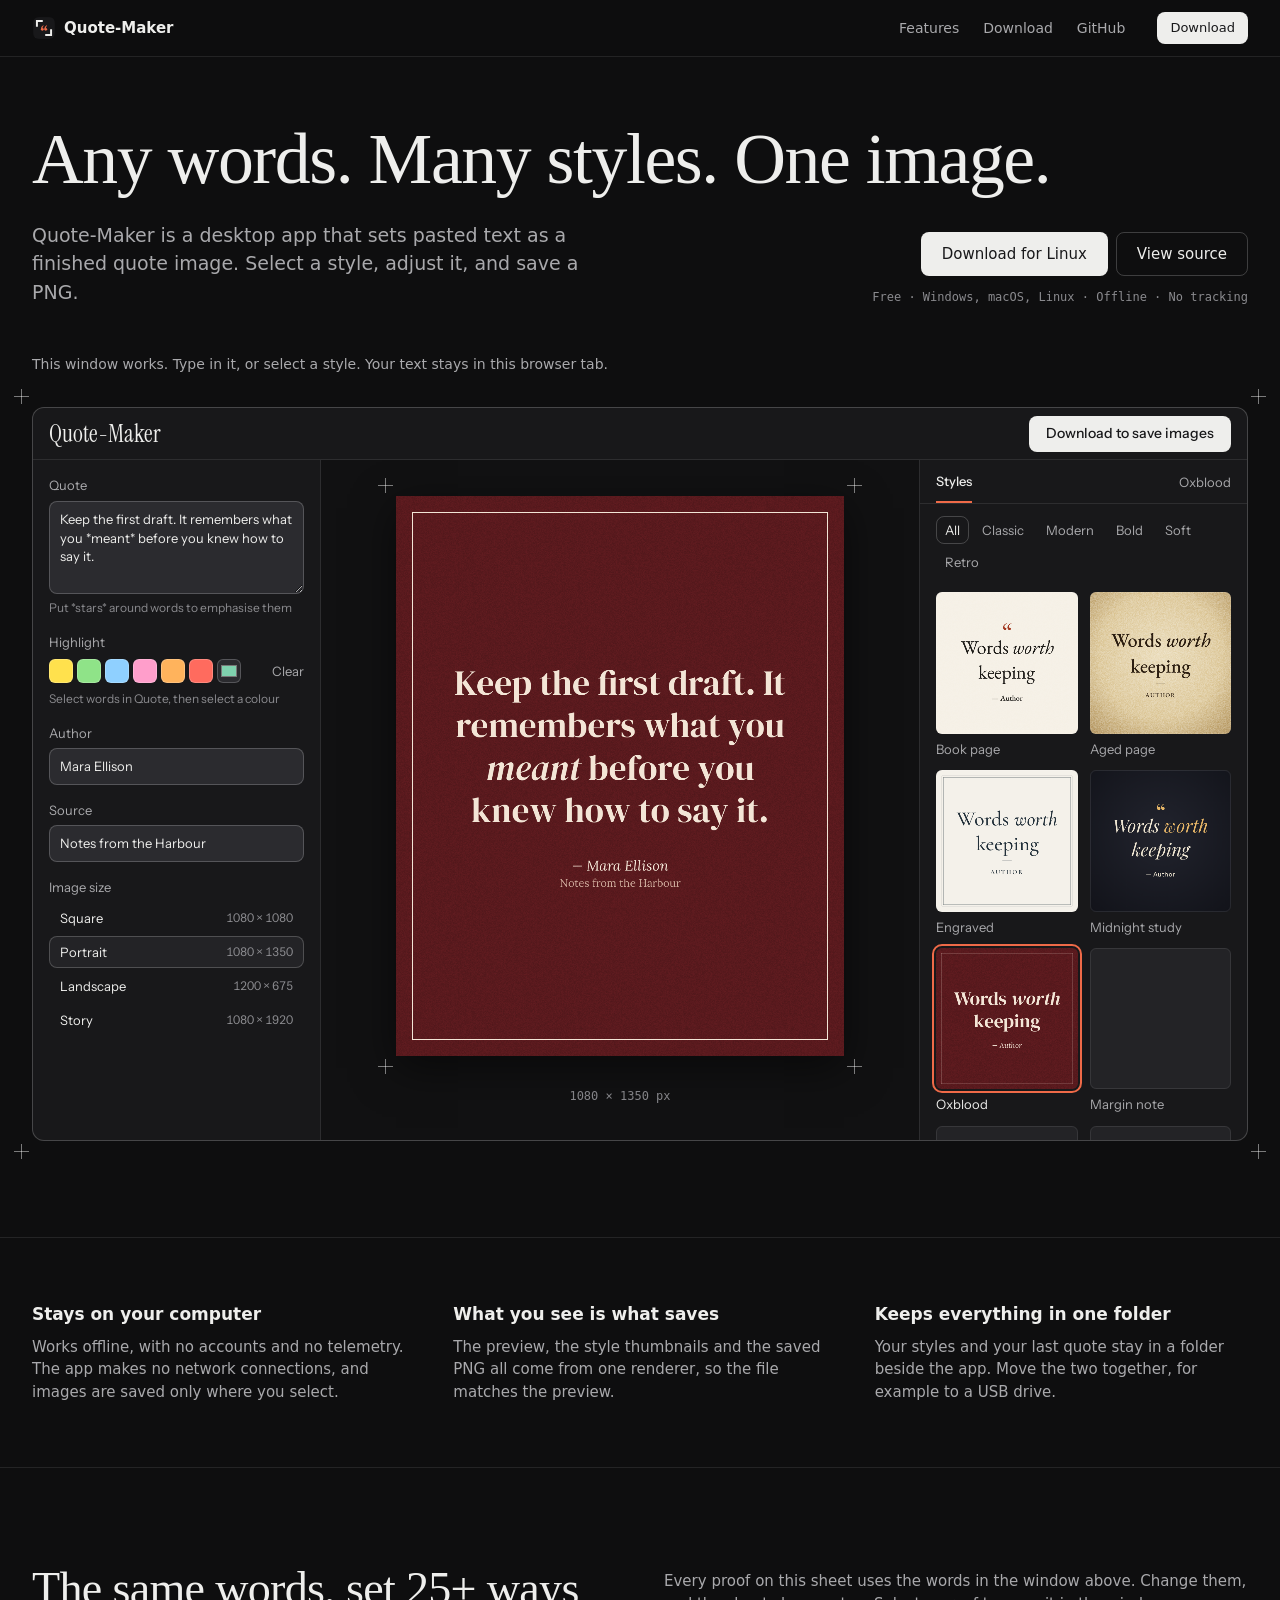
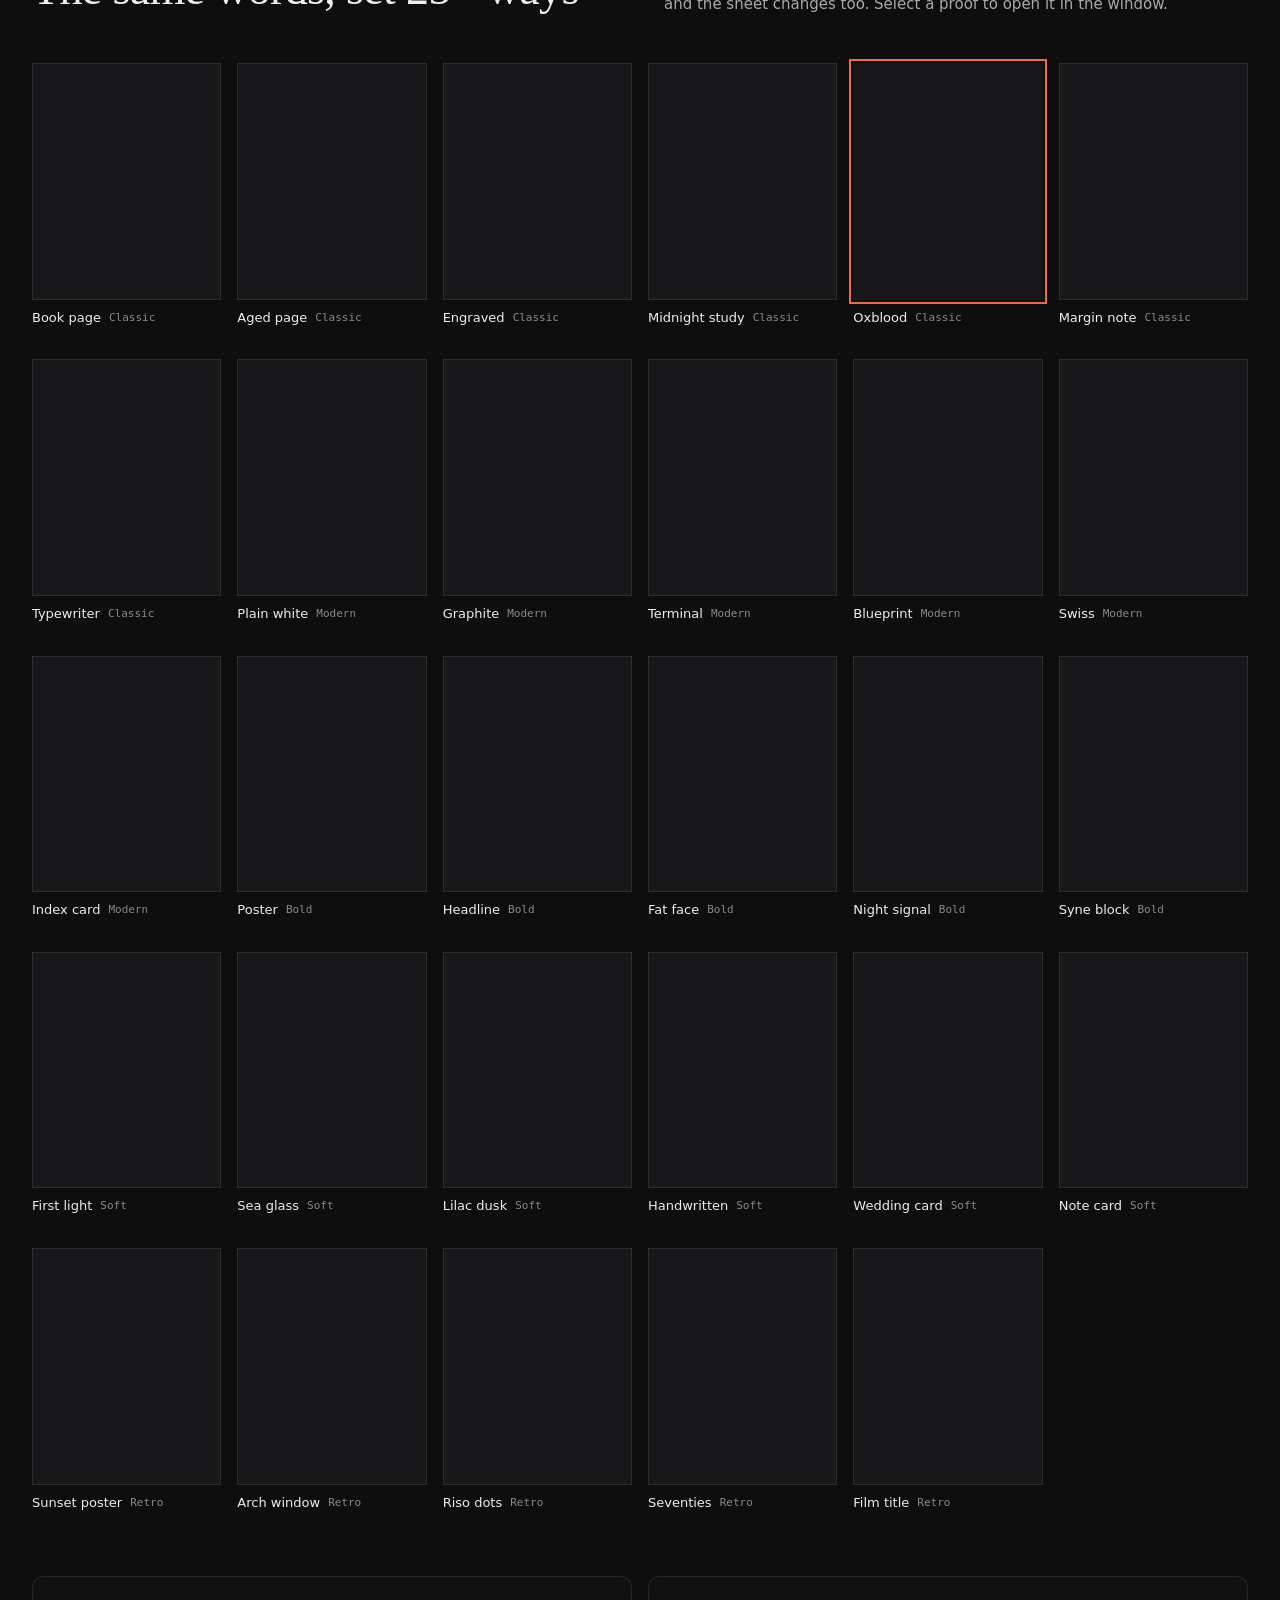
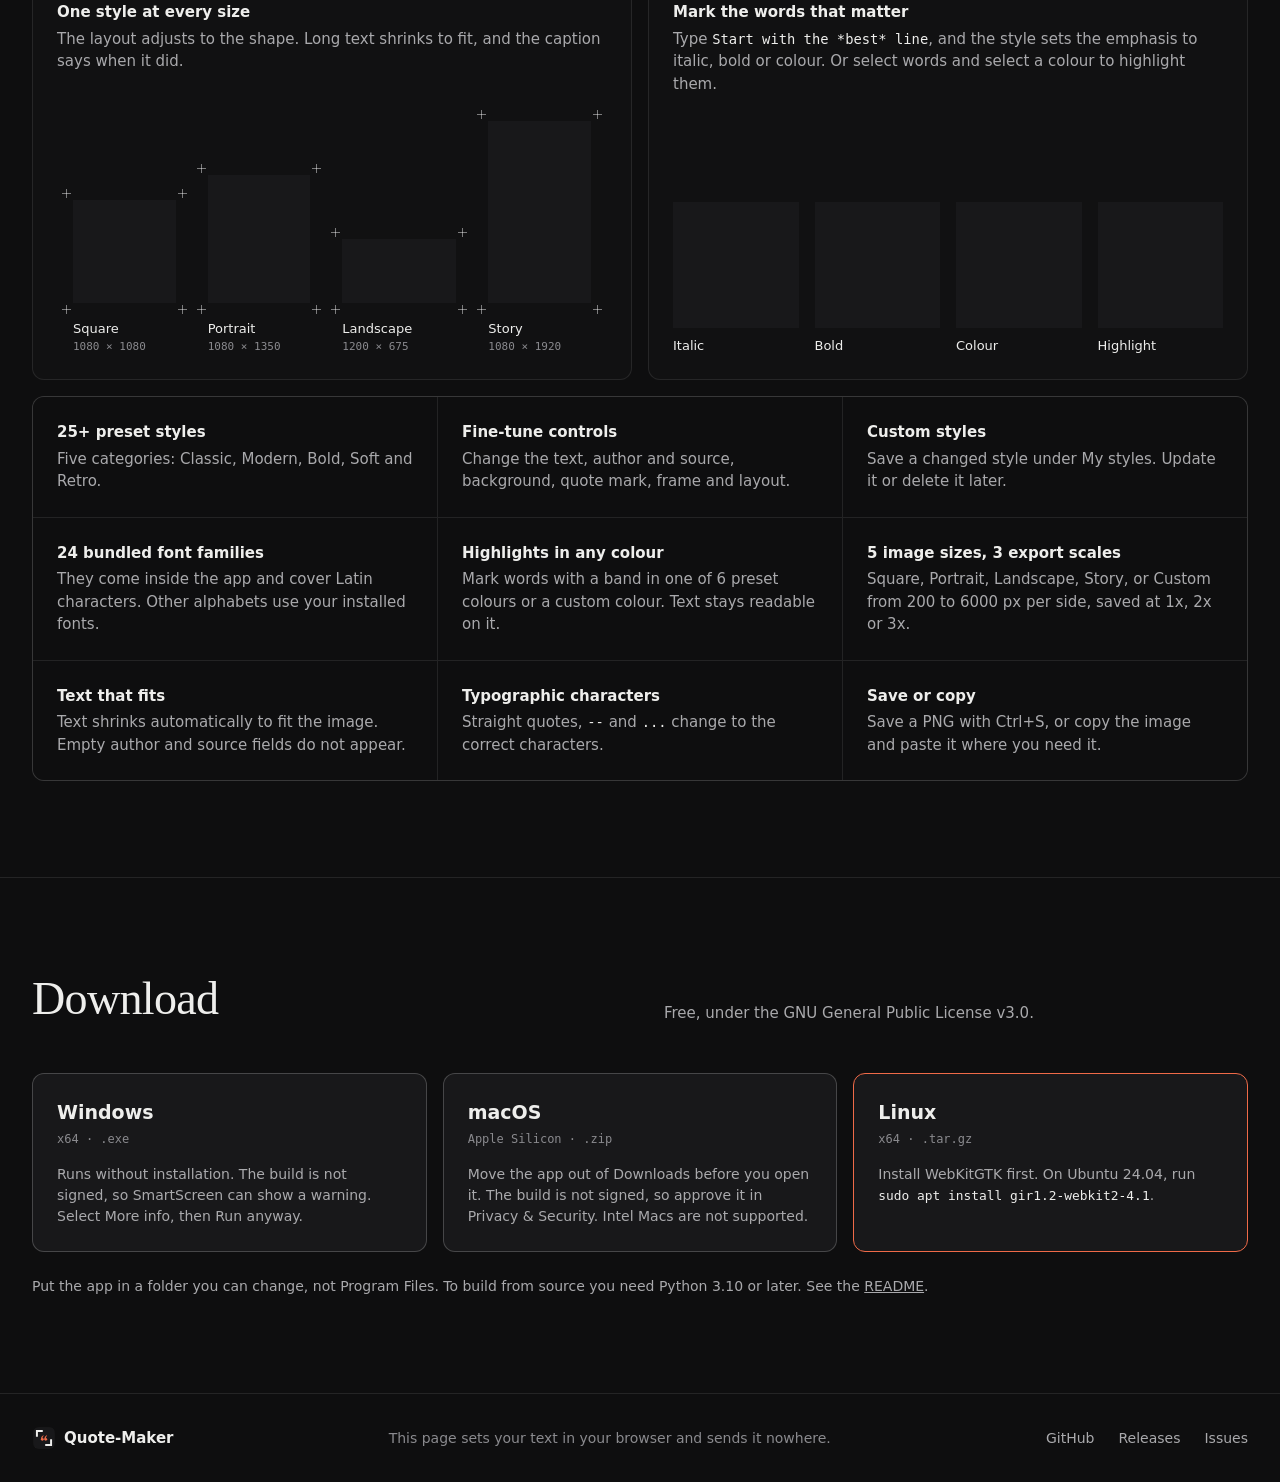
==== commit de483f1c: "Add selectable word highlights Add preset and custom highlight colours with editable text markers, r" ====
--- a/docs/index.html
+++ b/docs/index.html
@@ -11,7 +11,7 @@
     <title>Quote-Maker: any words, many styles, one image</title>
     <meta
       name="description"
-      content="A free desktop app that turns pasted text into a quote image. 28 styles, 24 bundled fonts, full control. Works offline and sends no data."
+      content="A free desktop app that turns pasted text into a quote image. 25+ styles, 24 bundled fonts, full control. Works offline and sends no data."
     />
     <meta name="theme-color" content="#0e0e0f" />
     <meta name="color-scheme" content="dark" />
@@ -106,9 +106,14 @@
                 <section class="panel words" aria-label="Quote and image size">
                   <label class="field">
                     <span class="field-label">Quote</span>
-                    <textarea id="quote" rows="5" spellcheck="false"></textarea>
+                    <textarea id="quote" rows="4" spellcheck="false"></textarea>
                     <span class="hint">Put *stars* around words to emphasise them</span>
                   </label>
+                  <div class="field">
+                    <span class="field-label" id="highlight-label">Highlight</span>
+                    <div class="highlight-row" id="highlights" role="group" aria-labelledby="highlight-label"></div>
+                    <span class="hint" id="highlight-hint" aria-live="polite">Select words in Quote, then select a colour</span>
+                  </div>
                   <label class="field">
                     <span class="field-label">Author</span>
                     <input id="author" type="text" placeholder="Optional" />
@@ -166,7 +171,7 @@
       <section class="sheet" id="features">
         <div class="wrap">
           <div class="section-head">
-            <h2 class="section-title">The same words, set 28 ways</h2>
+            <h2 class="section-title">The same words, set 25+ ways</h2>
             <p>
               Every proof on this sheet uses the words in the window above. Change them, and the sheet changes too.
               Select a proof to open it in the window.
@@ -181,9 +186,10 @@
               <div class="size-proofs" id="size-proofs"></div>
             </div>
             <div class="feature-panel">
-              <h3>Stars mark the words that matter</h3>
+              <h3>Mark the words that matter</h3>
               <p>
-                Type <code>Start with the *best* line</code>. The style sets the emphasis to italic, bold or colour.
+                Type <code>Start with the *best* line</code>, and the style sets the emphasis to italic, bold or
+                colour. Or select words and select a colour to highlight them.
               </p>
               <div class="emphasis" id="emphasis"></div>
             </div>
@@ -191,7 +197,7 @@
 
           <div class="feature-grid">
             <div>
-              <h3>28 preset styles</h3>
+              <h3>25+ preset styles</h3>
               <p>Five categories: Classic, Modern, Bold, Soft and Retro.</p>
             </div>
             <div>
@@ -207,12 +213,12 @@
               <p>They come inside the app and cover Latin characters. Other alphabets use your installed fonts.</p>
             </div>
             <div>
-              <h3>5 image sizes</h3>
-              <p>Square, Portrait, Landscape, Story, or Custom from 200 to 6000 px per side.</p>
-            </div>
-            <div>
-              <h3>3 export scales</h3>
-              <p>A scale of 2x makes a 2160 × 2700 px image from a size of 1080 × 1350 px.</p>
+              <h3>Highlights in any colour</h3>
+              <p>Mark words with a band in one of 6 preset colours or a custom colour. Text stays readable on it.</p>
+            </div>
+            <div>
+              <h3>5 image sizes, 3 export scales</h3>
+              <p>Square, Portrait, Landscape, Story, or Custom from 200 to 6000 px per side, saved at 1x, 2x or 3x.</p>
             </div>
             <div>
               <h3>Text that fits</h3>
--- a/docs/style.css
+++ b/docs/style.css
@@ -335,6 +335,51 @@
   color: var(--text-3);
 }
 
+.highlight-row {
+  display: flex;
+  align-items: center;
+  gap: 4px;
+  min-height: 28px;
+}
+
+.highlight-swatch {
+  width: 24px;
+  height: 24px;
+  padding: 0;
+  border: 1px solid var(--line-strong);
+  border-radius: 6px;
+  cursor: pointer;
+  transition: transform 120ms var(--ease);
+}
+
+.highlight-swatch:active {
+  transform: scale(0.94);
+}
+
+.highlight-row input[type="color"] {
+  flex: none;
+  width: 24px;
+  height: 24px;
+  padding: 1px;
+  border-radius: 6px;
+  cursor: pointer;
+}
+
+.highlight-clear {
+  margin-left: auto;
+  padding: 0;
+  border: 0;
+  background: none;
+  color: var(--text-2);
+  font: inherit;
+  cursor: pointer;
+  transition: color 150ms var(--ease);
+}
+
+.highlight-clear:hover {
+  color: var(--text);
+}
+
 .size-list {
   display: flex;
   flex-direction: column;
@@ -560,7 +605,7 @@
 /* The sheet of 28 proofs */
 .proof-wall {
   display: grid;
-  grid-template-columns: repeat(7, minmax(0, 1fr));
+  grid-template-columns: repeat(6, minmax(0, 1fr));
   gap: 32px 16px;
 }
 
@@ -686,7 +731,7 @@
 
 .emphasis {
   display: grid;
-  grid-template-columns: repeat(3, minmax(0, 1fr));
+  grid-template-columns: repeat(4, minmax(0, 1fr));
   gap: 16px;
   margin-top: auto;
   padding-top: 48px;
@@ -809,7 +854,7 @@
   }
 
   .proof-wall {
-    grid-template-columns: repeat(4, minmax(0, 1fr));
+    grid-template-columns: repeat(5, minmax(0, 1fr));
   }
 
   .panel-pair {
@@ -983,7 +1028,8 @@
   }
 
   .emphasis {
-    gap: 8px;
+    grid-template-columns: repeat(2, minmax(0, 1fr));
+    gap: 12px;
     padding-top: 32px;
   }
 
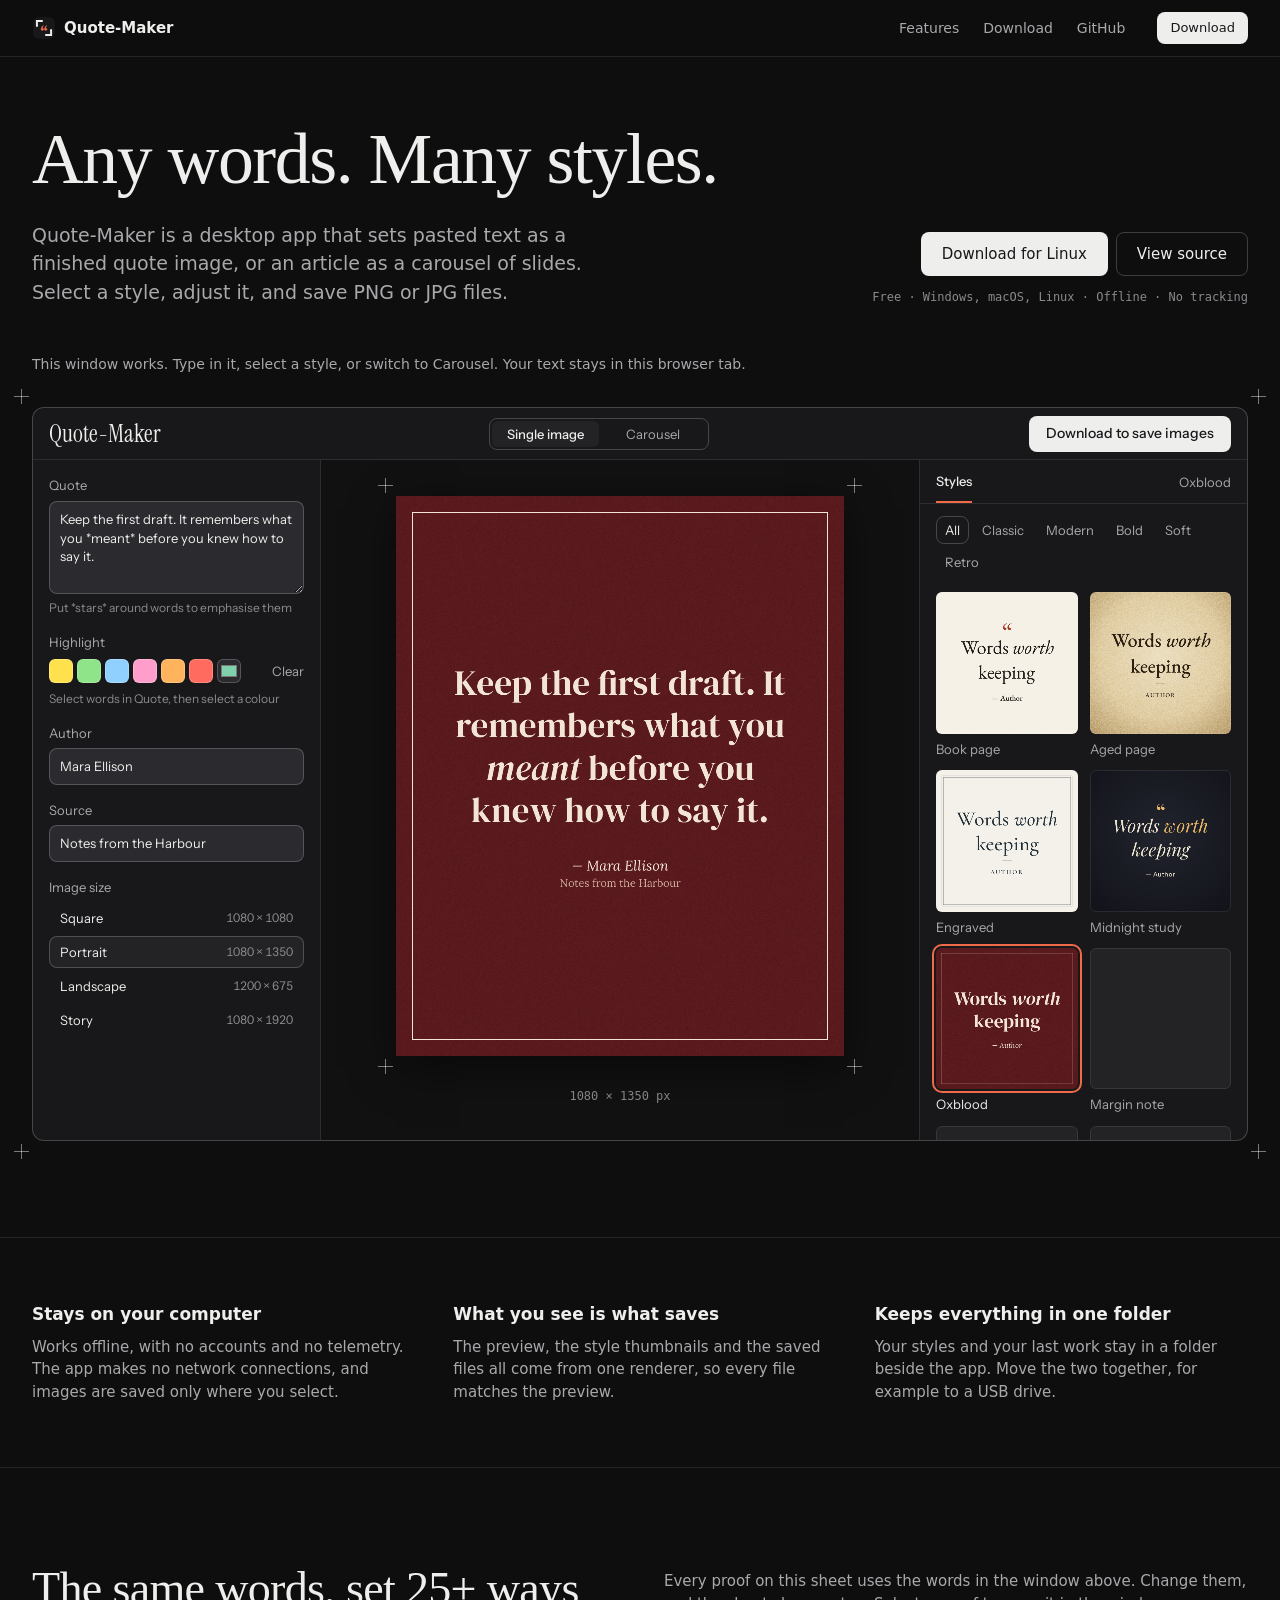
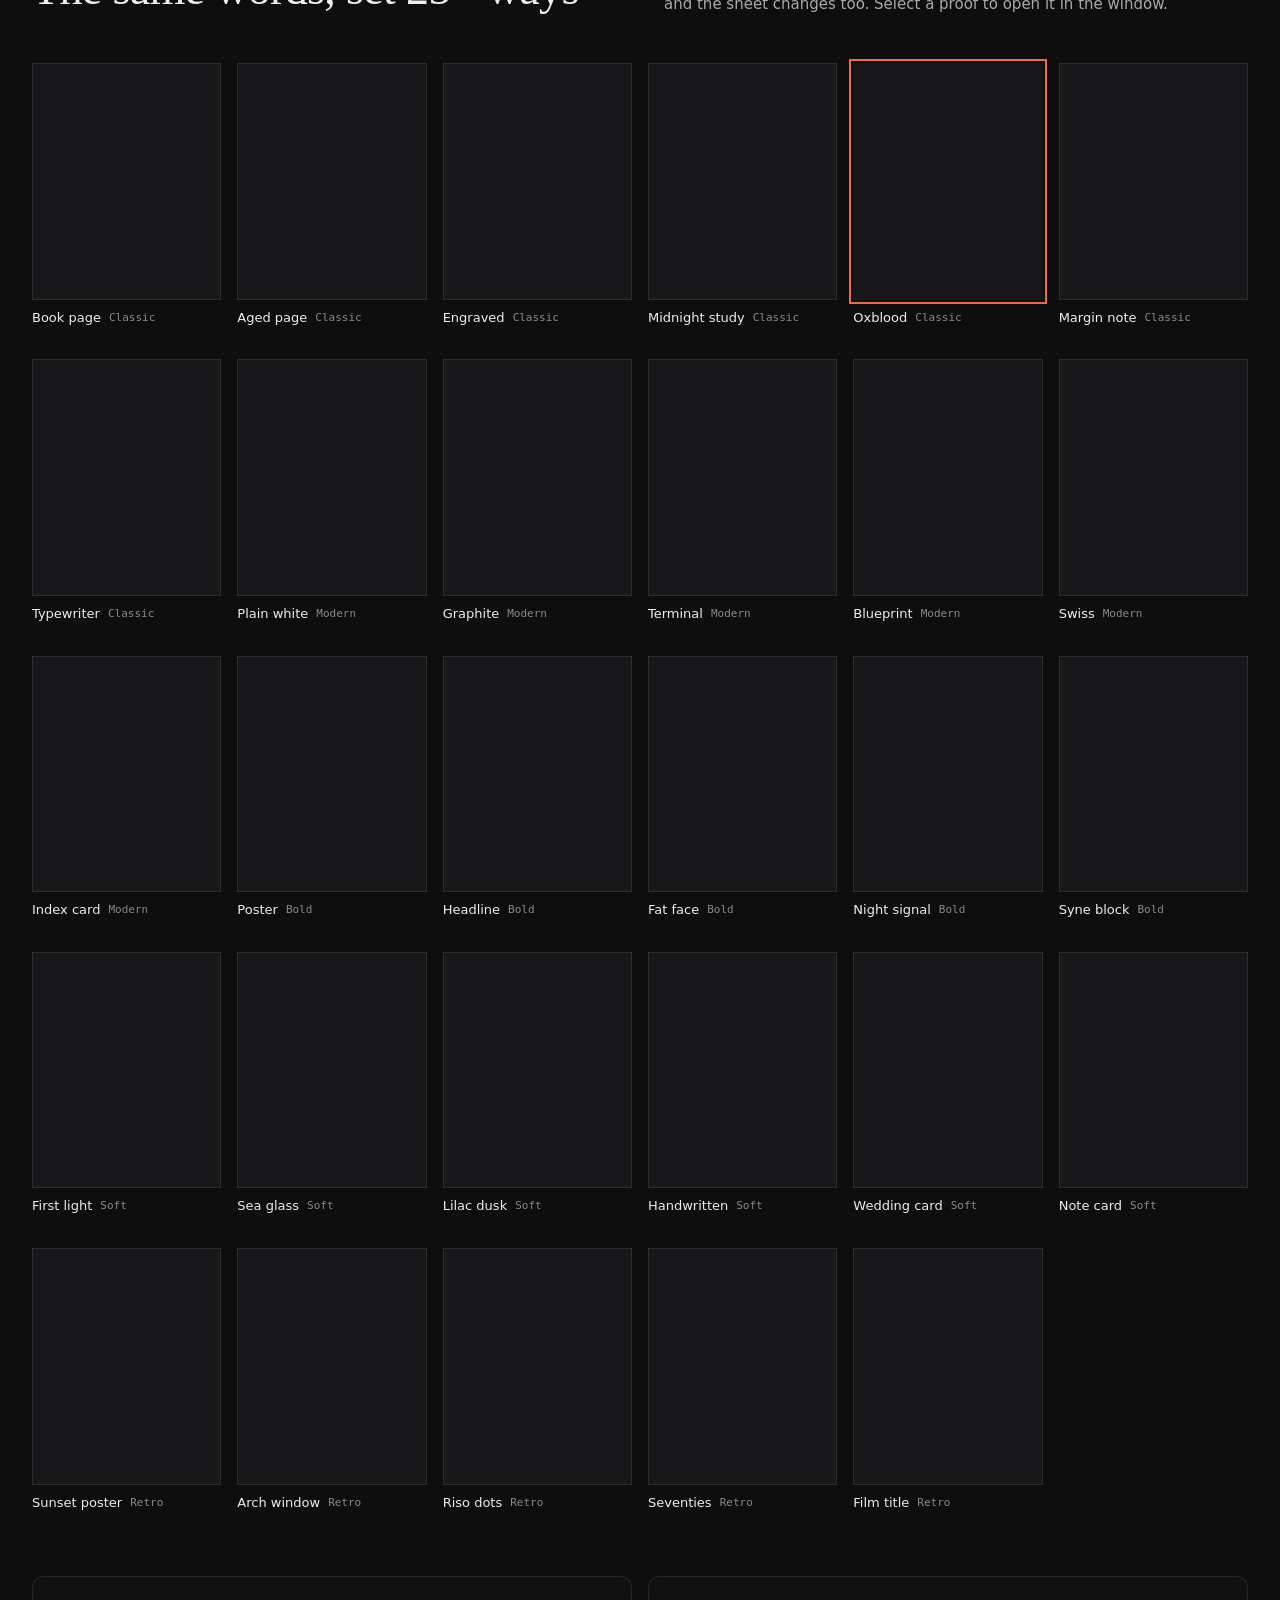
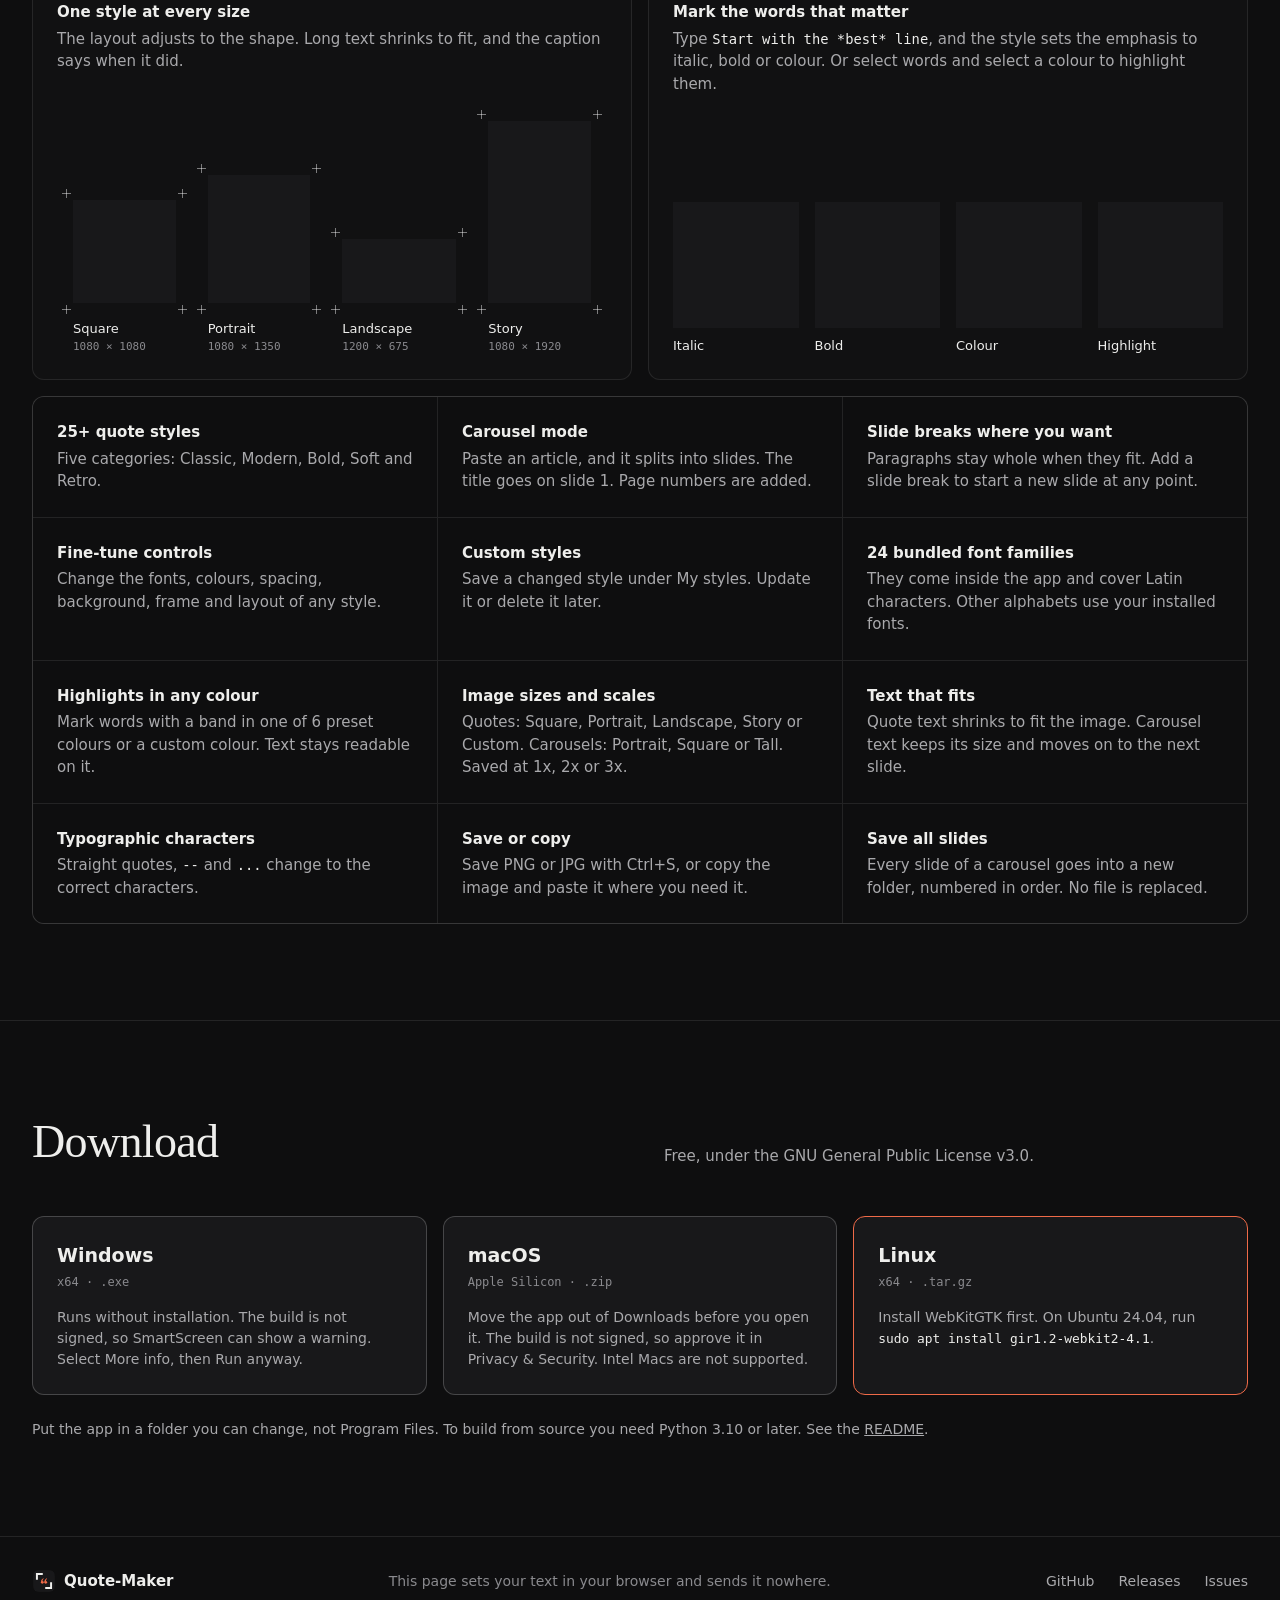
==== commit 3df87173: "Add Carousel mode for article slides Add a Carousel mode beside Single image. Paste an article, and " ====
--- a/docs/index.html
+++ b/docs/index.html
@@ -8,10 +8,10 @@
       http-equiv="Content-Security-Policy"
       content="default-src 'none'; script-src 'self'; style-src 'self'; font-src 'self'; img-src 'self' data:; connect-src https://api.github.com; base-uri 'none'; form-action 'none'"
     />
-    <title>Quote-Maker: any words, many styles, one image</title>
+    <title>Quote-Maker: any words, many styles</title>
     <meta
       name="description"
-      content="A free desktop app that turns pasted text into a quote image. 25+ styles, 24 bundled fonts, full control. Works offline and sends no data."
+      content="A free desktop app that turns pasted text into a quote image, or an article into a carousel of slides. 25+ quote styles, 6 carousel styles, 24 bundled fonts. Works offline and sends no data."
     />
     <meta name="theme-color" content="#0e0e0f" />
     <meta name="color-scheme" content="dark" />
@@ -19,14 +19,14 @@
     <link rel="apple-touch-icon" href="apple-touch-icon.png" />
     <meta property="og:type" content="website" />
     <meta property="og:title" content="Quote-Maker" />
-    <meta property="og:description" content="Any words. Many styles. One image. A free desktop app that works offline and sends no data." />
+    <meta property="og:description" content="Any words. Many styles. Quote images and carousels from a free desktop app that works offline and sends no data." />
     <meta property="og:url" content="https://tariqmk.github.io/Quote-Maker/" />
     <meta property="og:image" content="https://tariqmk.github.io/Quote-Maker/social-card.png" />
     <meta property="og:image:width" content="1280" />
     <meta property="og:image:height" content="640" />
     <meta name="twitter:card" content="summary_large_image" />
     <meta name="twitter:title" content="Quote-Maker" />
-    <meta name="twitter:description" content="Any words. Many styles. One image. A free desktop app that works offline and sends no data." />
+    <meta name="twitter:description" content="Any words. Many styles. Quote images and carousels from a free desktop app that works offline and sends no data." />
     <meta name="twitter:image" content="https://tariqmk.github.io/Quote-Maker/social-card.png" />
     <link rel="stylesheet" href="engine/fonts.css" />
     <link rel="stylesheet" href="style.css" />
@@ -51,12 +51,12 @@
       <section class="hero">
         <div class="wrap">
           <h1>
-            <span>Any words.</span> <span>Many styles.</span> <span>One image.</span>
+            <span>Any words.</span> <span>Many styles.</span>
           </h1>
           <div class="hero-row">
             <p class="lede">
-              Quote-Maker is a desktop app that sets pasted text as a finished quote image. Select a style,
-              adjust it, and save a PNG.
+              Quote-Maker is a desktop app that sets pasted text as a finished quote image, or an article as a
+              carousel of slides. Select a style, adjust it, and save PNG or JPG files.
             </p>
             <div class="hero-actions">
               <div class="actions">
@@ -77,7 +77,8 @@
           </div>
 
           <p class="demo-label" id="demo">
-            This window works. Type in it, or select a style. Your text stays in this browser tab.
+            This window works. Type in it, select a style, or switch to Carousel. Your text stays in this
+            browser tab.
           </p>
           <noscript><p class="demo-label">The working demo needs JavaScript.</p></noscript>
 
@@ -90,6 +91,10 @@
                   <span class="wordmark">Quote-Maker</span>
                   <span class="version" id="window-version"></span>
                 </div>
+                <div class="segmented mode-switch" id="modes" role="radiogroup" aria-label="Mode">
+                  <button type="button" role="radio" data-mode="single">Single image</button>
+                  <button type="button" role="radio" data-mode="carousel">Carousel</button>
+                </div>
                 <a class="button primary" href="#download">Download to save images</a>
               </div>
 
@@ -100,25 +105,47 @@
                     <span class="crop bl"></span><span class="crop br"></span>
                     <canvas id="preview" role="img" aria-label="Preview of the quote image"></canvas>
                   </div>
-                  <p class="proof-note" id="proof-note" aria-live="polite"></p>
+                  <div class="slide-bar" id="slide-bar" hidden>
+                    <button class="step" id="prev-slide" type="button" aria-label="Previous slide">
+                      <svg viewBox="0 0 16 16" aria-hidden="true"><path d="M10 3 5 8l5 5" /></svg>
+                    </button>
+                    <div class="filmstrip" id="filmstrip" role="group" aria-label="Slides"></div>
+                    <button class="step" id="next-slide" type="button" aria-label="Next slide">
+                      <svg viewBox="0 0 16 16" aria-hidden="true"><path d="m6 3 5 5-5 5" /></svg>
+                    </button>
+                  </div>
+                  <p class="proof-note" id="proof-note"></p>
                 </section>
 
-                <section class="panel words" aria-label="Quote and image size">
-                  <label class="field">
+                <section class="panel words" aria-label="Text and image size">
+                  <label class="field" data-mode-field="single">
                     <span class="field-label">Quote</span>
                     <textarea id="quote" rows="4" spellcheck="false"></textarea>
                     <span class="hint">Put *stars* around words to emphasise them</span>
+                  </label>
+                  <label class="field" data-mode-field="carousel" hidden>
+                    <span class="field-label">Title</span>
+                    <input id="carousel-title" type="text" placeholder="Optional, shown on slide 1" />
+                  </label>
+                  <label class="field field-source" data-mode-field="carousel" hidden>
+                    <span class="field-label">Subtitle</span>
+                    <input id="carousel-subtitle" type="text" placeholder="Optional, such as a byline" />
+                  </label>
+                  <label class="field" data-mode-field="carousel" hidden>
+                    <span class="field-label">Article</span>
+                    <textarea id="article" rows="8" spellcheck="false"></textarea>
+                    <span class="hint">*Stars* for italic, **two stars** for bold. Type [slide] on a line of its own to start a new slide.</span>
                   </label>
                   <div class="field">
                     <span class="field-label" id="highlight-label">Highlight</span>
                     <div class="highlight-row" id="highlights" role="group" aria-labelledby="highlight-label"></div>
                     <span class="hint" id="highlight-hint" aria-live="polite">Select words in Quote, then select a colour</span>
                   </div>
-                  <label class="field">
+                  <label class="field" data-mode-field="single">
                     <span class="field-label">Author</span>
                     <input id="author" type="text" placeholder="Optional" />
                   </label>
-                  <label class="field field-source">
+                  <label class="field field-source" data-mode-field="single">
                     <span class="field-label">Source</span>
                     <input id="source" type="text" placeholder="Optional, such as a book title" />
                   </label>
@@ -154,14 +181,14 @@
           <div>
             <h2>What you see is what saves</h2>
             <p>
-              The preview, the style thumbnails and the saved PNG all come from one renderer, so the file matches
-              the preview.
+              The preview, the style thumbnails and the saved files all come from one renderer, so every file
+              matches the preview.
             </p>
           </div>
           <div>
             <h2>Keeps everything in one folder</h2>
             <p>
-              Your styles and your last quote stay in a folder beside the app. Move the two together, for example
+              Your styles and your last work stay in a folder beside the app. Move the two together, for example
               to a USB drive.
             </p>
           </div>
@@ -197,12 +224,20 @@
 
           <div class="feature-grid">
             <div>
-              <h3>25+ preset styles</h3>
+              <h3>25+ quote styles</h3>
               <p>Five categories: Classic, Modern, Bold, Soft and Retro.</p>
             </div>
             <div>
+              <h3>Carousel mode</h3>
+              <p>Paste an article, and it splits into slides. The title goes on slide 1. Page numbers are added.</p>
+            </div>
+            <div>
+              <h3>Slide breaks where you want</h3>
+              <p>Paragraphs stay whole when they fit. Add a slide break to start a new slide at any point.</p>
+            </div>
+            <div>
               <h3>Fine-tune controls</h3>
-              <p>Change the text, author and source, background, quote mark, frame and layout.</p>
+              <p>Change the fonts, colours, spacing, background, frame and layout of any style.</p>
             </div>
             <div>
               <h3>Custom styles</h3>
@@ -217,12 +252,12 @@
               <p>Mark words with a band in one of 6 preset colours or a custom colour. Text stays readable on it.</p>
             </div>
             <div>
-              <h3>5 image sizes, 3 export scales</h3>
-              <p>Square, Portrait, Landscape, Story, or Custom from 200 to 6000 px per side, saved at 1x, 2x or 3x.</p>
+              <h3>Image sizes and scales</h3>
+              <p>Quotes: Square, Portrait, Landscape, Story or Custom. Carousels: Portrait, Square or Tall. Saved at 1x, 2x or 3x.</p>
             </div>
             <div>
               <h3>Text that fits</h3>
-              <p>Text shrinks automatically to fit the image. Empty author and source fields do not appear.</p>
+              <p>Quote text shrinks to fit the image. Carousel text keeps its size and moves on to the next slide.</p>
             </div>
             <div>
               <h3>Typographic characters</h3>
@@ -230,7 +265,11 @@
             </div>
             <div>
               <h3>Save or copy</h3>
-              <p>Save a PNG with Ctrl+S, or copy the image and paste it where you need it.</p>
+              <p>Save PNG or JPG with Ctrl+S, or copy the image and paste it where you need it.</p>
+            </div>
+            <div>
+              <h3>Save all slides</h3>
+              <p>Every slide of a carousel goes into a new folder, numbered in order. No file is replaced.</p>
             </div>
           </div>
         </div>
--- a/docs/style.css
+++ b/docs/style.css
@@ -275,6 +275,42 @@
   font-variant-numeric: tabular-nums;
 }
 
+/* Mode switch: the same segmented control as the app. */
+.segmented {
+  display: grid;
+  grid-auto-columns: 1fr;
+  grid-auto-flow: column;
+  padding: 2px;
+  border: 1px solid var(--line-strong);
+  border-radius: 8px;
+}
+
+.segmented button {
+  height: 26px;
+  padding: 0 10px;
+  border: 0;
+  border-radius: 6px;
+  background: none;
+  color: var(--text-2);
+  font: inherit;
+  white-space: nowrap;
+  cursor: pointer;
+}
+
+.segmented button[aria-checked="true"] {
+  background: var(--raised);
+  color: var(--text);
+  font-weight: 500;
+}
+
+.mode-switch {
+  width: 220px;
+}
+
+[hidden] {
+  display: none !important;
+}
+
 .workspace {
   display: grid;
   grid-template-columns: 288px minmax(0, 1fr) 328px;
@@ -438,6 +474,85 @@
 .proof canvas {
   display: block;
   box-shadow: 0 12px 40px rgba(0, 0, 0, 0.5);
+}
+
+/* Carousel: slide thumbnails under the proof, with a step button at each end. */
+.slide-bar {
+  display: flex;
+  flex: none;
+  align-items: center;
+  gap: 8px;
+  max-width: 100%;
+  margin-top: -16px;
+}
+
+.step {
+  display: grid;
+  flex: none;
+  place-items: center;
+  width: 32px;
+  height: 32px;
+  padding: 0;
+  border: 1px solid var(--line-strong);
+  border-radius: 8px;
+  background: transparent;
+  color: var(--text);
+  cursor: pointer;
+  transition: background-color 150ms var(--ease);
+}
+
+.step:hover:not(:disabled) {
+  background: var(--raised);
+}
+
+.step:disabled {
+  cursor: default;
+  opacity: 0.4;
+}
+
+.step svg {
+  width: 16px;
+  height: 16px;
+  fill: none;
+  stroke: currentColor;
+  stroke-width: 1.5;
+  stroke-linecap: round;
+  stroke-linejoin: round;
+}
+
+.filmstrip {
+  display: flex;
+  gap: 8px;
+  min-width: 0;
+  padding: 4px;
+  overflow-x: auto;
+  scrollbar-width: thin;
+}
+
+.thumb {
+  flex: none;
+  padding: 0;
+  border: 0;
+  border-radius: 4px;
+  background: none;
+  cursor: pointer;
+}
+
+.thumb canvas {
+  display: block;
+  height: 56px;
+  border-radius: 4px;
+  outline: 1px solid var(--line);
+  outline-offset: -1px;
+}
+
+.thumb[aria-current="true"] canvas {
+  outline: 2px solid var(--accent);
+  outline-offset: 2px;
+}
+
+.gallery.portrait .swatch canvas {
+  aspect-ratio: 4 / 5;
 }
 
 .proof-note {
@@ -896,6 +1011,23 @@
     display: none;
   }
 
+  /* The mode switch needs the room, so the window's version label goes. */
+  .topbar .version {
+    display: none;
+  }
+
+  .wordmark {
+    white-space: nowrap;
+  }
+
+  .mode-switch {
+    width: auto;
+  }
+
+  .segmented button {
+    padding: 0 8px;
+  }
+
   .meta > span:not(.meta-sep) {
     display: block;
   }
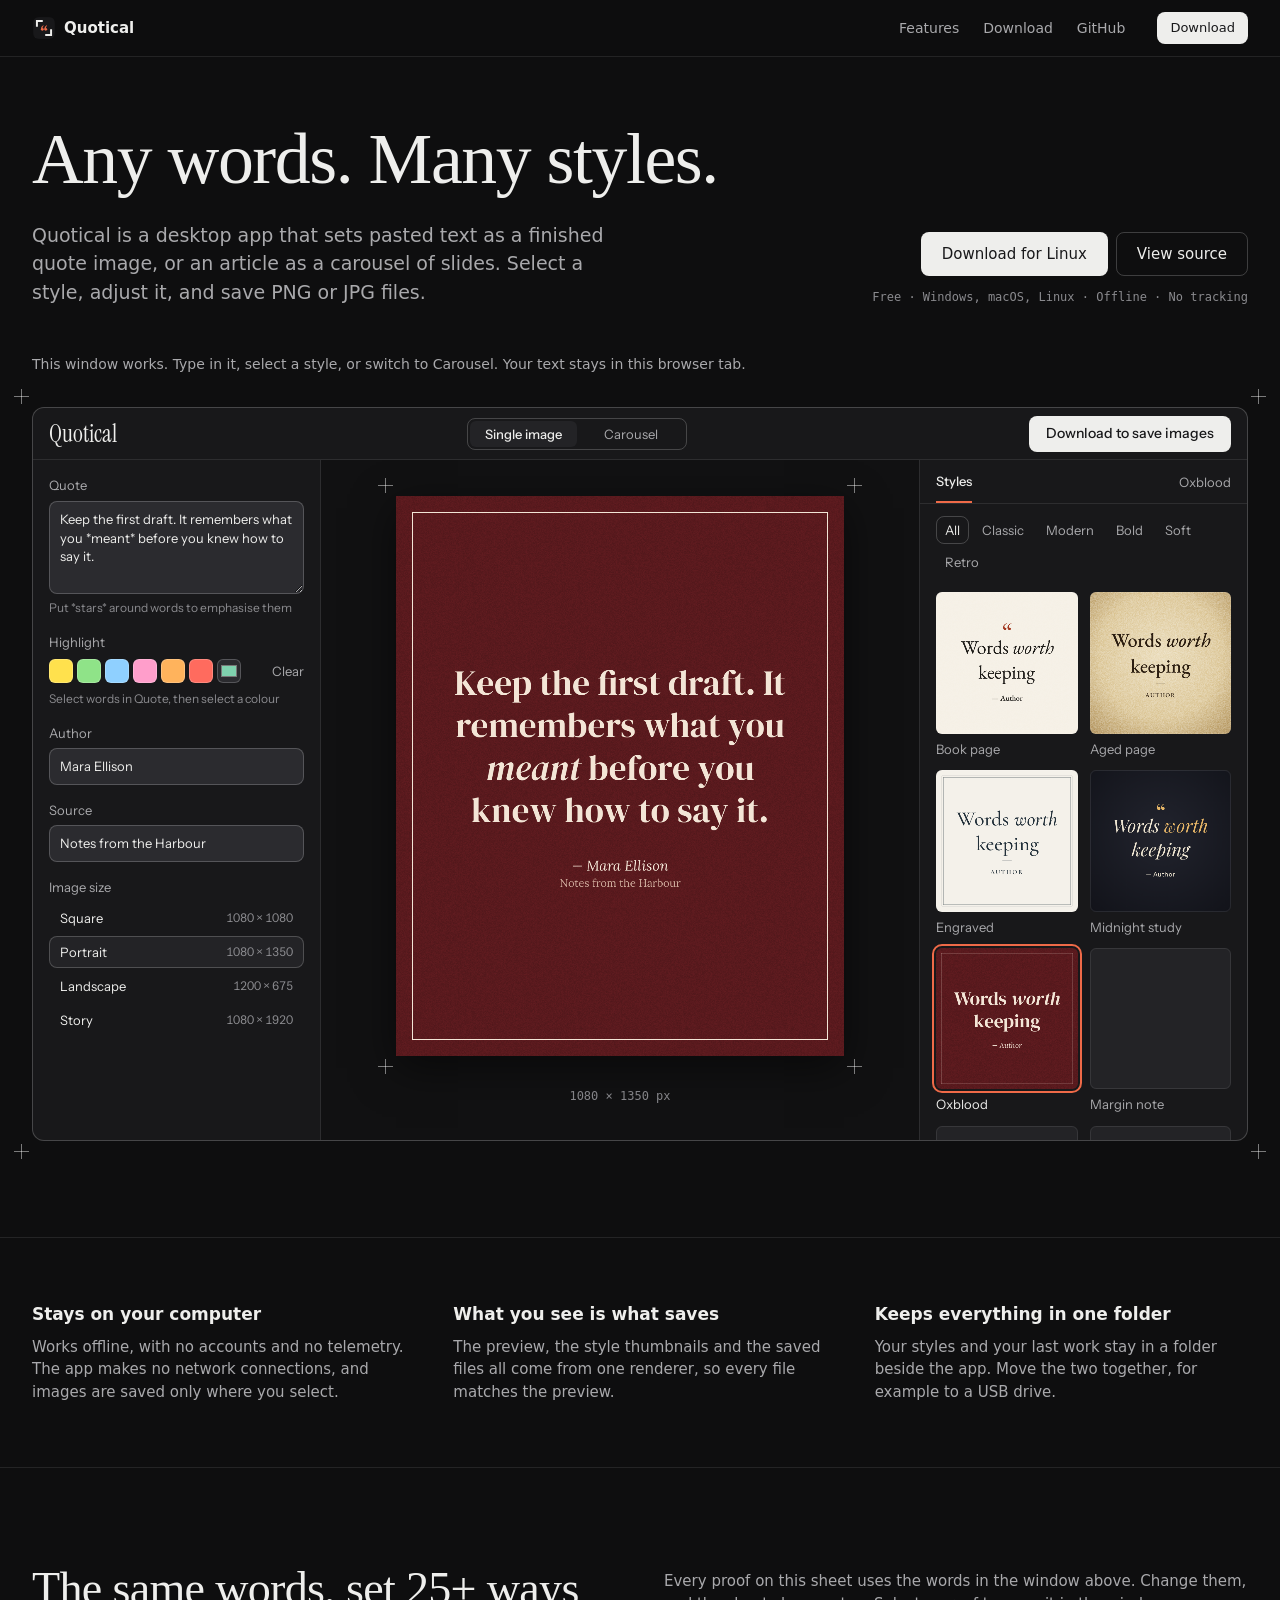
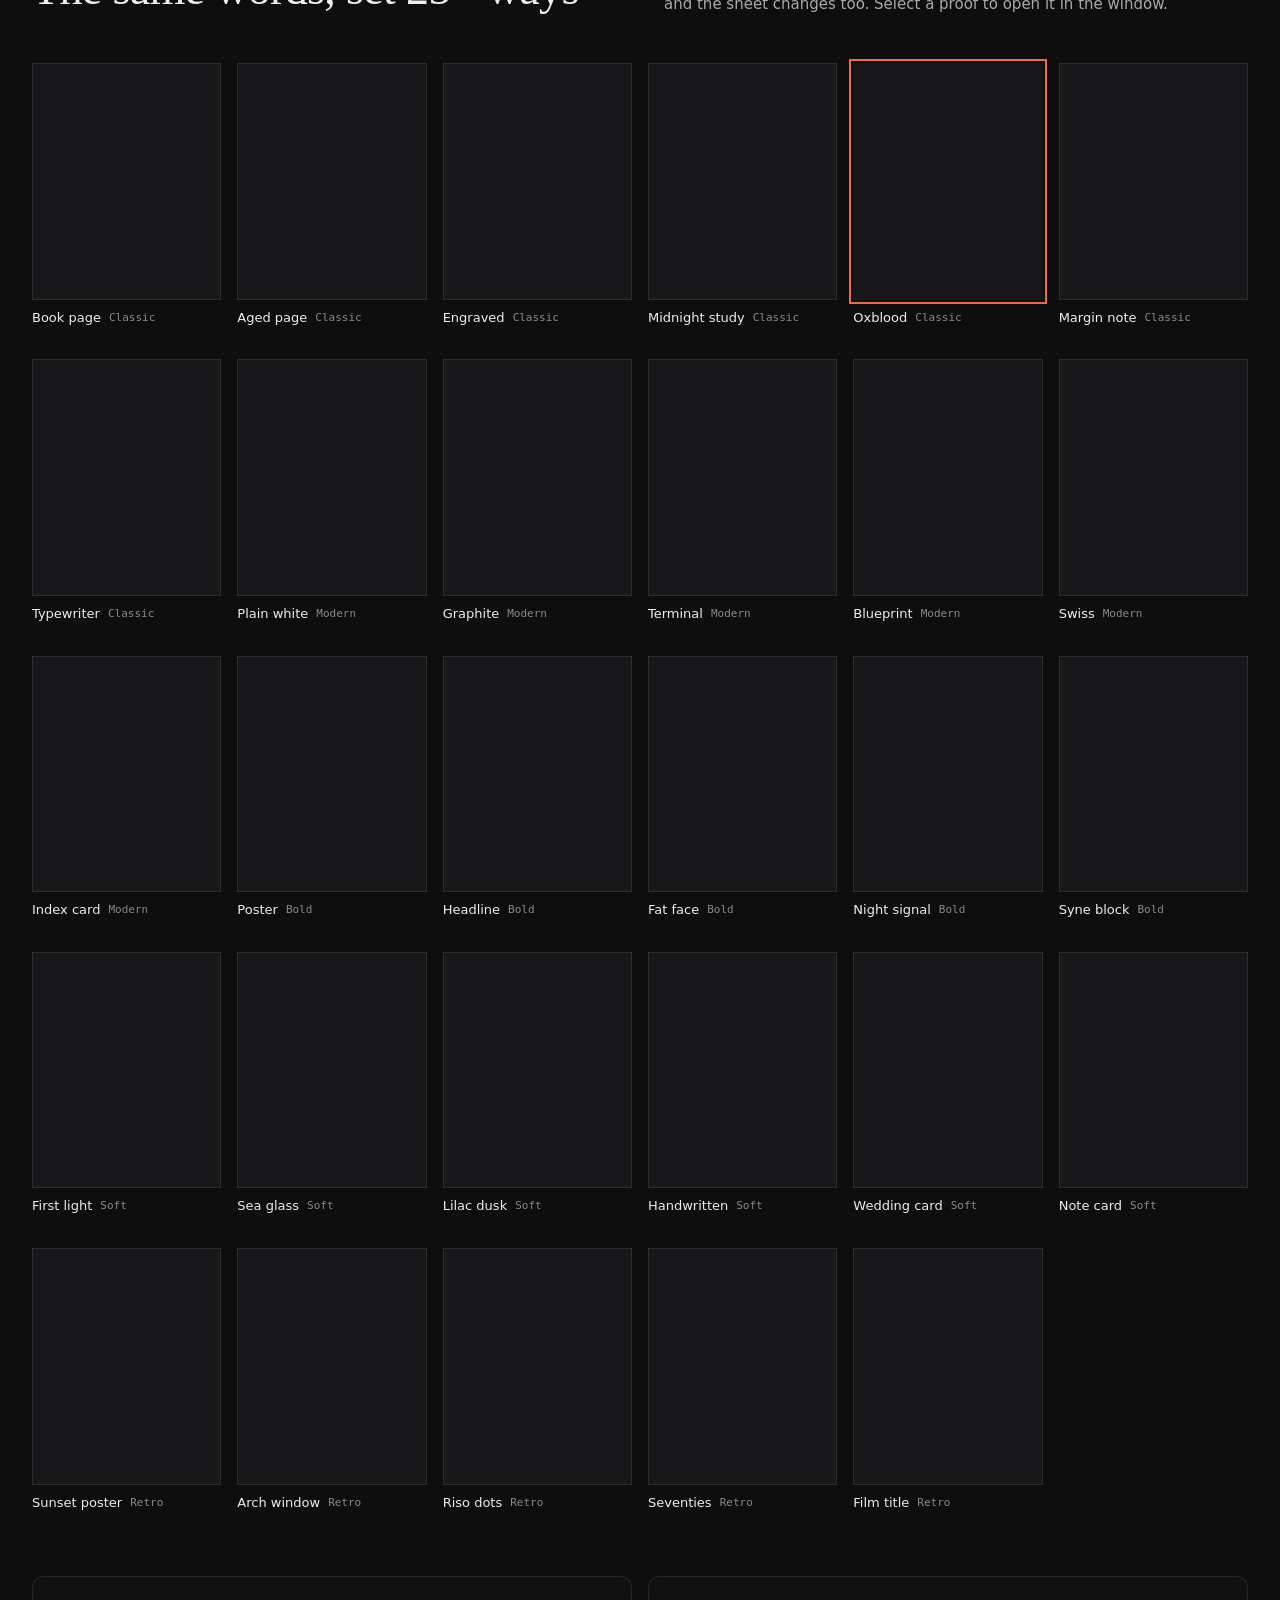
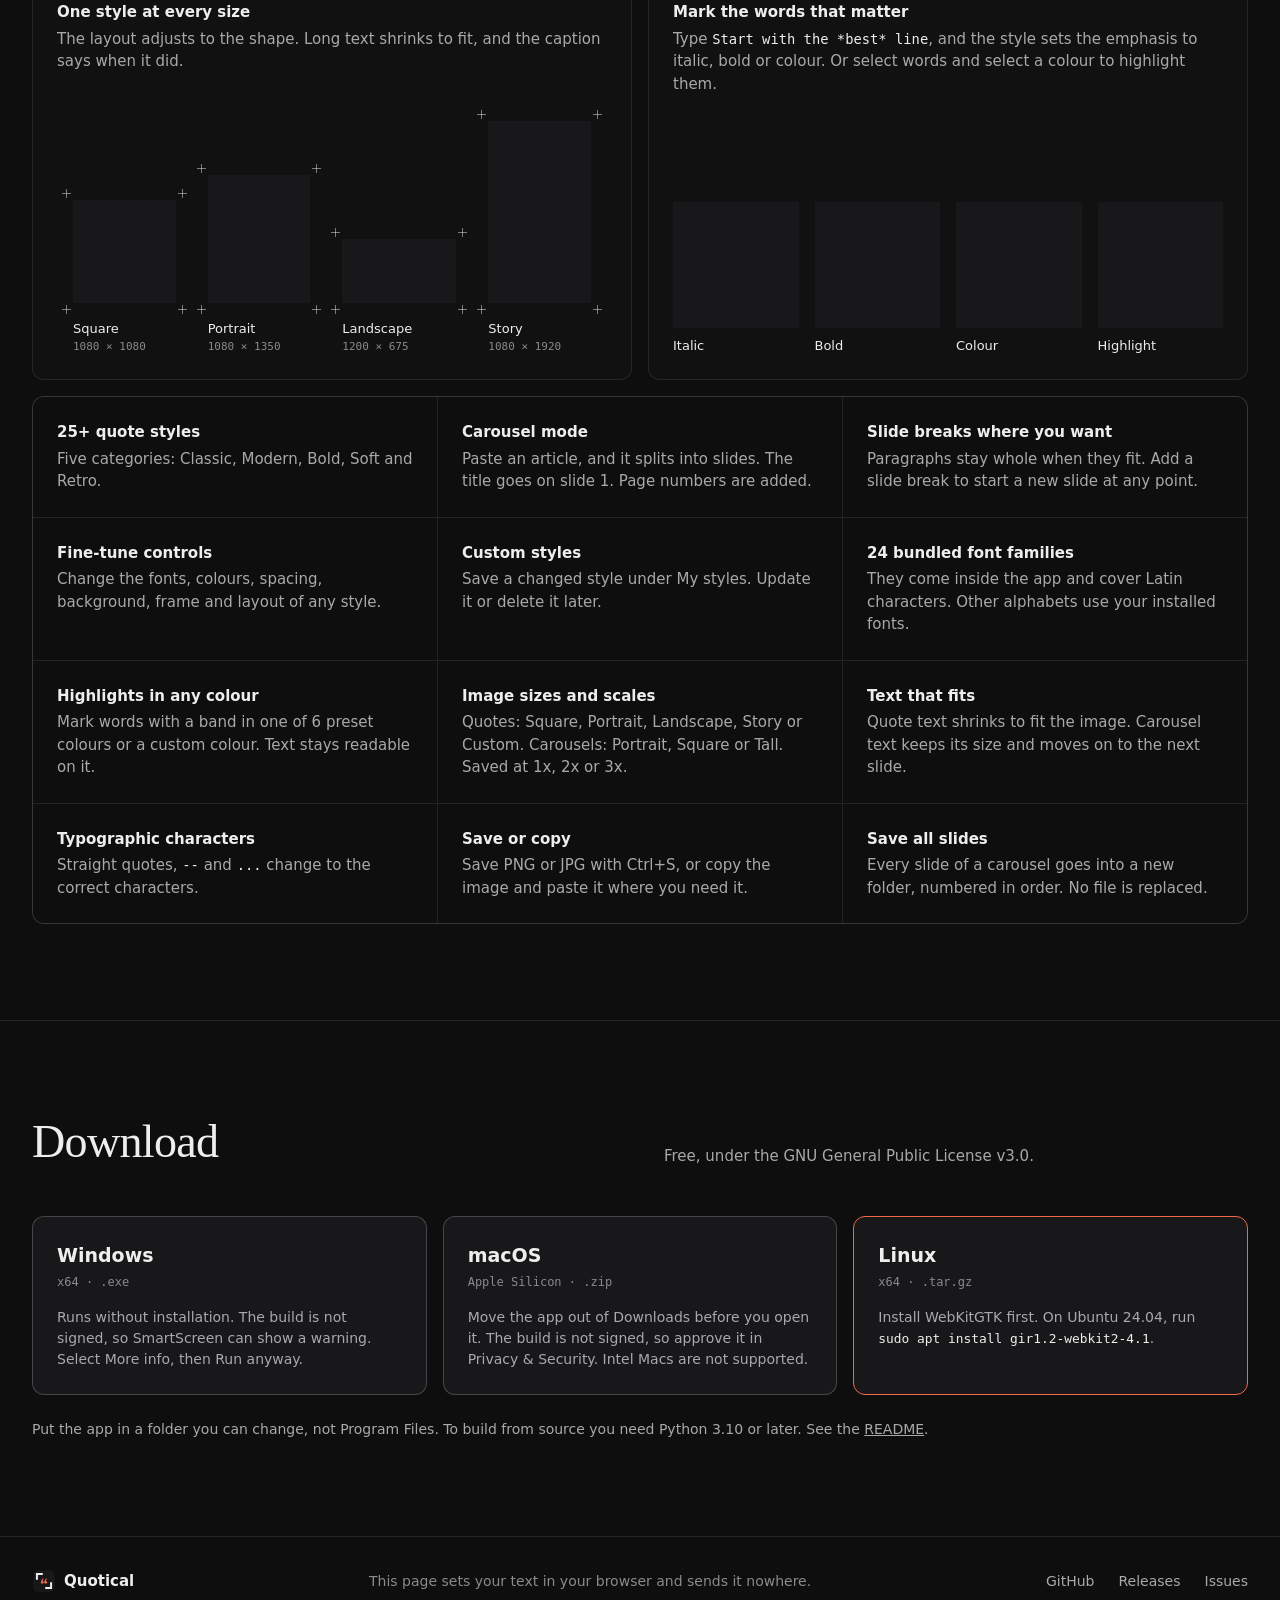
==== commit 29998df5: "Rename the app to Quotical Rename the package to quotical, and use the Quotical name in the window, " ====
--- a/docs/index.html
+++ b/docs/index.html
@@ -1,5 +1,5 @@
 <!doctype html>
-<!-- The Quote-Maker product page. The content security policy allows only this site and the GitHub API. -->
+<!-- The Quotical product page. The content security policy allows only this site and the GitHub API. -->
 <html lang="en">
   <head>
     <meta charset="utf-8" />
@@ -8,7 +8,7 @@
       http-equiv="Content-Security-Policy"
       content="default-src 'none'; script-src 'self'; style-src 'self'; font-src 'self'; img-src 'self' data:; connect-src https://api.github.com; base-uri 'none'; form-action 'none'"
     />
-    <title>Quote-Maker: any words, many styles</title>
+    <title>Quotical: any words, many styles</title>
     <meta
       name="description"
       content="A free desktop app that turns pasted text into a quote image, or an article into a carousel of slides. 25+ quote styles, 6 carousel styles, 24 bundled fonts. Works offline and sends no data."
@@ -18,16 +18,16 @@
     <link rel="icon" href="icon.svg" type="image/svg+xml" />
     <link rel="apple-touch-icon" href="apple-touch-icon.png" />
     <meta property="og:type" content="website" />
-    <meta property="og:title" content="Quote-Maker" />
+    <meta property="og:title" content="Quotical" />
     <meta property="og:description" content="Any words. Many styles. Quote images and carousels from a free desktop app that works offline and sends no data." />
-    <meta property="og:url" content="https://tariqmk.github.io/Quote-Maker/" />
-    <meta property="og:image" content="https://tariqmk.github.io/Quote-Maker/social-card.png" />
+    <meta property="og:url" content="https://tariqmk.github.io/Quotical/" />
+    <meta property="og:image" content="https://tariqmk.github.io/Quotical/social-card.png" />
     <meta property="og:image:width" content="1280" />
     <meta property="og:image:height" content="640" />
     <meta name="twitter:card" content="summary_large_image" />
-    <meta name="twitter:title" content="Quote-Maker" />
+    <meta name="twitter:title" content="Quotical" />
     <meta name="twitter:description" content="Any words. Many styles. Quote images and carousels from a free desktop app that works offline and sends no data." />
-    <meta name="twitter:image" content="https://tariqmk.github.io/Quote-Maker/social-card.png" />
+    <meta name="twitter:image" content="https://tariqmk.github.io/Quotical/social-card.png" />
     <link rel="stylesheet" href="engine/fonts.css" />
     <link rel="stylesheet" href="style.css" />
   </head>
@@ -36,12 +36,12 @@
       <div class="wrap nav-row">
         <a class="brand" href="#top">
           <img src="icon.svg" alt="" width="24" height="24" />
-          <span>Quote-Maker</span>
+          <span>Quotical</span>
         </a>
         <nav class="nav-links" aria-label="Main">
           <a href="#features">Features</a>
           <a href="#download">Download</a>
-          <a href="https://github.com/TariqMK/Quote-Maker">GitHub</a>
+          <a href="https://github.com/TariqMK/Quotical">GitHub</a>
         </nav>
         <a class="button primary small" href="#download">Download</a>
       </div>
@@ -55,7 +55,7 @@
           </h1>
           <div class="hero-row">
             <p class="lede">
-              Quote-Maker is a desktop app that sets pasted text as a finished quote image, or an article as a
+              Quotical is a desktop app that sets pasted text as a finished quote image, or an article as a
               carousel of slides. Select a style, adjust it, and save PNG or JPG files.
             </p>
             <div class="hero-actions">
@@ -63,10 +63,10 @@
                 <a
                   class="button primary large"
                   id="hero-download"
-                  href="https://github.com/TariqMK/Quote-Maker/releases/latest"
+                  href="https://github.com/TariqMK/Quotical/releases/latest"
                   >Download</a
                 >
-                <a class="button large" href="https://github.com/TariqMK/Quote-Maker">View source</a>
+                <a class="button large" href="https://github.com/TariqMK/Quotical">View source</a>
               </div>
               <p class="meta">
                 <span><span id="hero-version"></span>Free · Windows, macOS, Linux</span>
@@ -88,7 +88,7 @@
             <div class="window">
               <div class="topbar">
                 <div class="title">
-                  <span class="wordmark">Quote-Maker</span>
+                  <span class="wordmark">Quotical</span>
                   <span class="version" id="window-version"></span>
                 </div>
                 <div class="segmented mode-switch" id="modes" role="radiogroup" aria-label="Mode">
@@ -282,7 +282,7 @@
             <p id="download-version">Free, under the GNU General Public License v3.0.</p>
           </div>
           <div class="download-grid">
-            <a class="download-card" data-os="windows" href="https://github.com/TariqMK/Quote-Maker/releases/latest">
+            <a class="download-card" data-os="windows" href="https://github.com/TariqMK/Quotical/releases/latest">
               <span class="card-title">Windows</span>
               <span class="card-file"><span>x64 · .exe</span><span class="card-size"></span></span>
               <span class="card-note">
@@ -290,7 +290,7 @@
                 info, then Run anyway.
               </span>
             </a>
-            <a class="download-card" data-os="macos" href="https://github.com/TariqMK/Quote-Maker/releases/latest">
+            <a class="download-card" data-os="macos" href="https://github.com/TariqMK/Quotical/releases/latest">
               <span class="card-title">macOS</span>
               <span class="card-file"><span>Apple Silicon · .zip</span><span class="card-size"></span></span>
               <span class="card-note">
@@ -298,7 +298,7 @@
                 &amp; Security. Intel Macs are not supported.
               </span>
             </a>
-            <a class="download-card" data-os="linux" href="https://github.com/TariqMK/Quote-Maker/releases/latest">
+            <a class="download-card" data-os="linux" href="https://github.com/TariqMK/Quotical/releases/latest">
               <span class="card-title">Linux</span>
               <span class="card-file"><span>x64 · .tar.gz</span><span class="card-size"></span></span>
               <span class="card-note">
@@ -309,7 +309,7 @@
           <p class="fine-print">
             Put the app in a folder you can change, not Program Files. To build from source you need Python 3.10 or
             later. See the
-            <a href="https://github.com/TariqMK/Quote-Maker#run-from-source">README</a>.
+            <a href="https://github.com/TariqMK/Quotical#run-from-source">README</a>.
           </p>
         </div>
       </section>
@@ -319,13 +319,13 @@
       <div class="wrap footer-row">
         <a class="brand" href="#top">
           <img src="icon.svg" alt="" width="24" height="24" />
-          <span>Quote-Maker</span>
+          <span>Quotical</span>
         </a>
         <p>This page sets your text in your browser and sends it nowhere.</p>
         <nav class="footer-links" aria-label="Project">
-          <a href="https://github.com/TariqMK/Quote-Maker">GitHub</a>
-          <a href="https://github.com/TariqMK/Quote-Maker/releases">Releases</a>
-          <a href="https://github.com/TariqMK/Quote-Maker/issues">Issues</a>
+          <a href="https://github.com/TariqMK/Quotical">GitHub</a>
+          <a href="https://github.com/TariqMK/Quotical/releases">Releases</a>
+          <a href="https://github.com/TariqMK/Quotical/issues">Issues</a>
         </nav>
       </div>
     </footer>
--- a/docs/style.css
+++ b/docs/style.css
@@ -1,4 +1,4 @@
-/* Styling for the Quote-Maker product page: a dark proofing room around the app's real output. */
+/* Styling for the Quotical product page: a dark proofing room around the app's real output. */
 
 :root {
   color-scheme: dark;
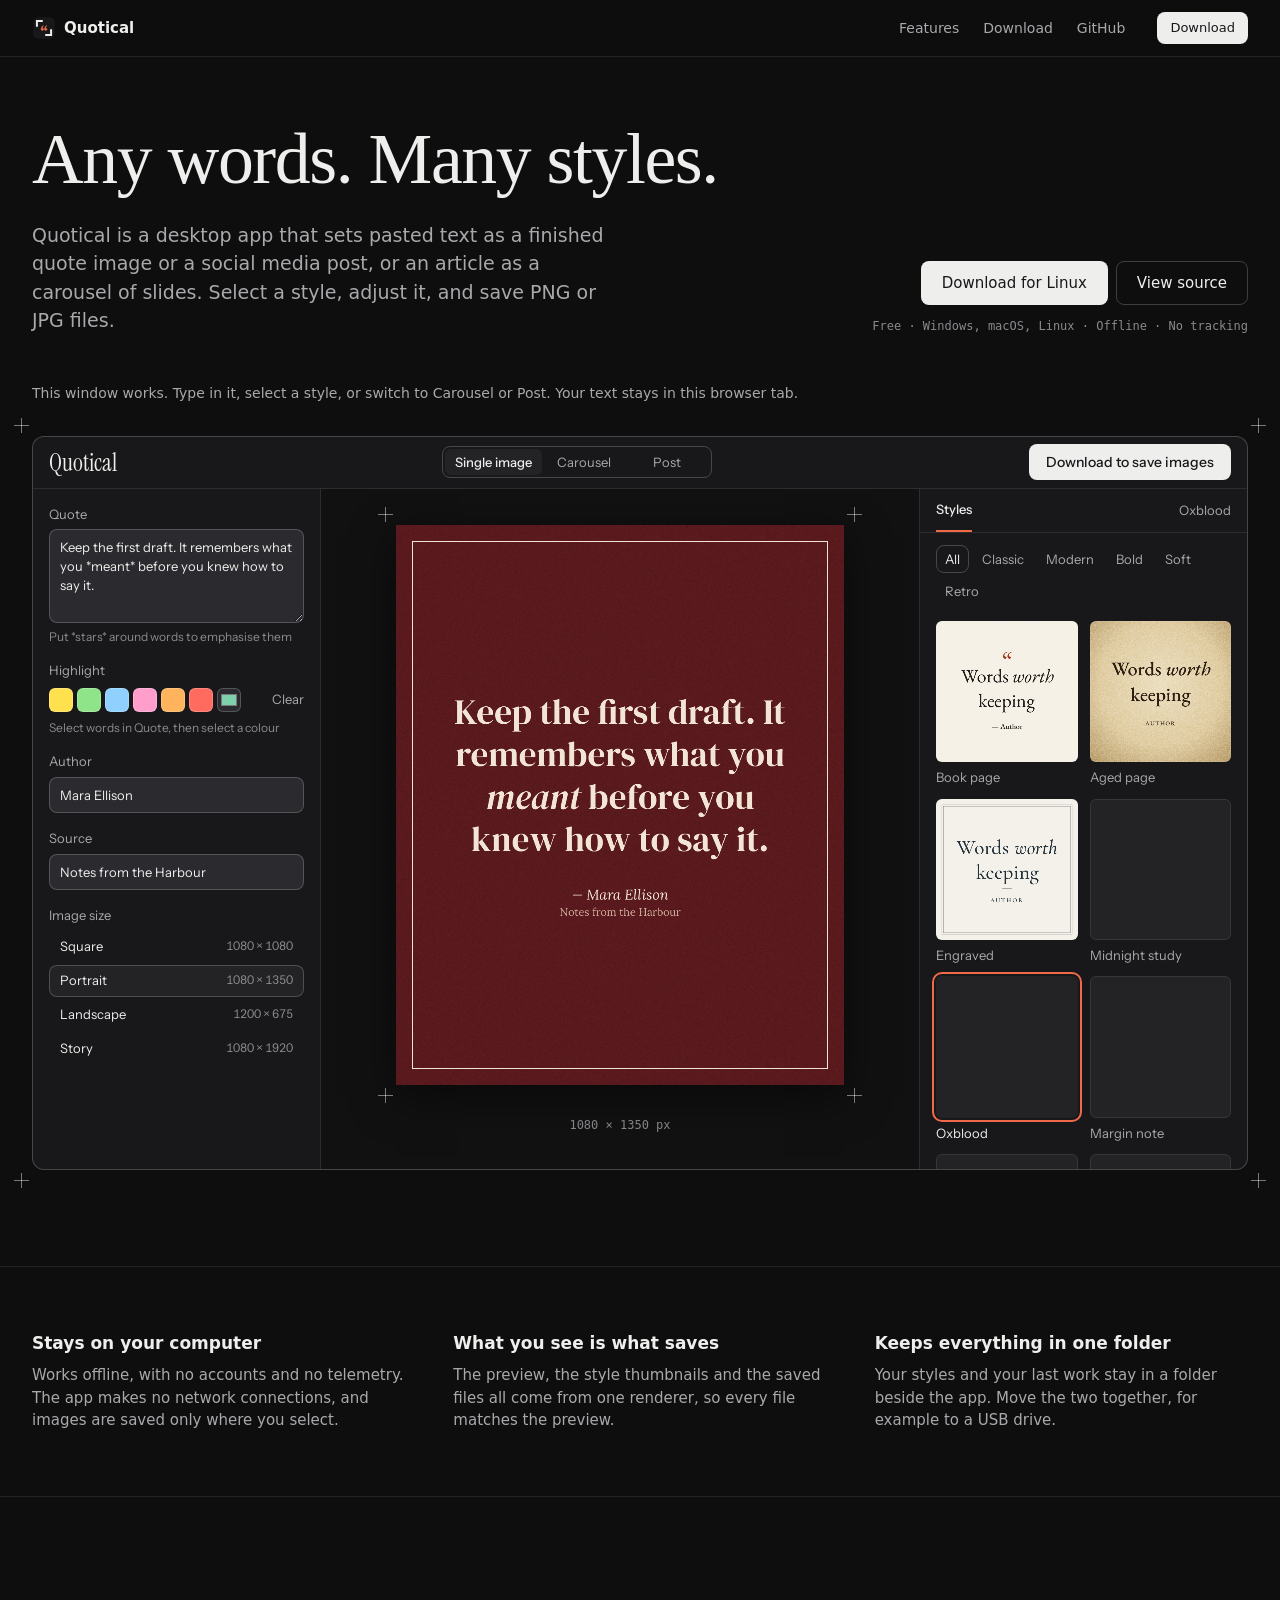
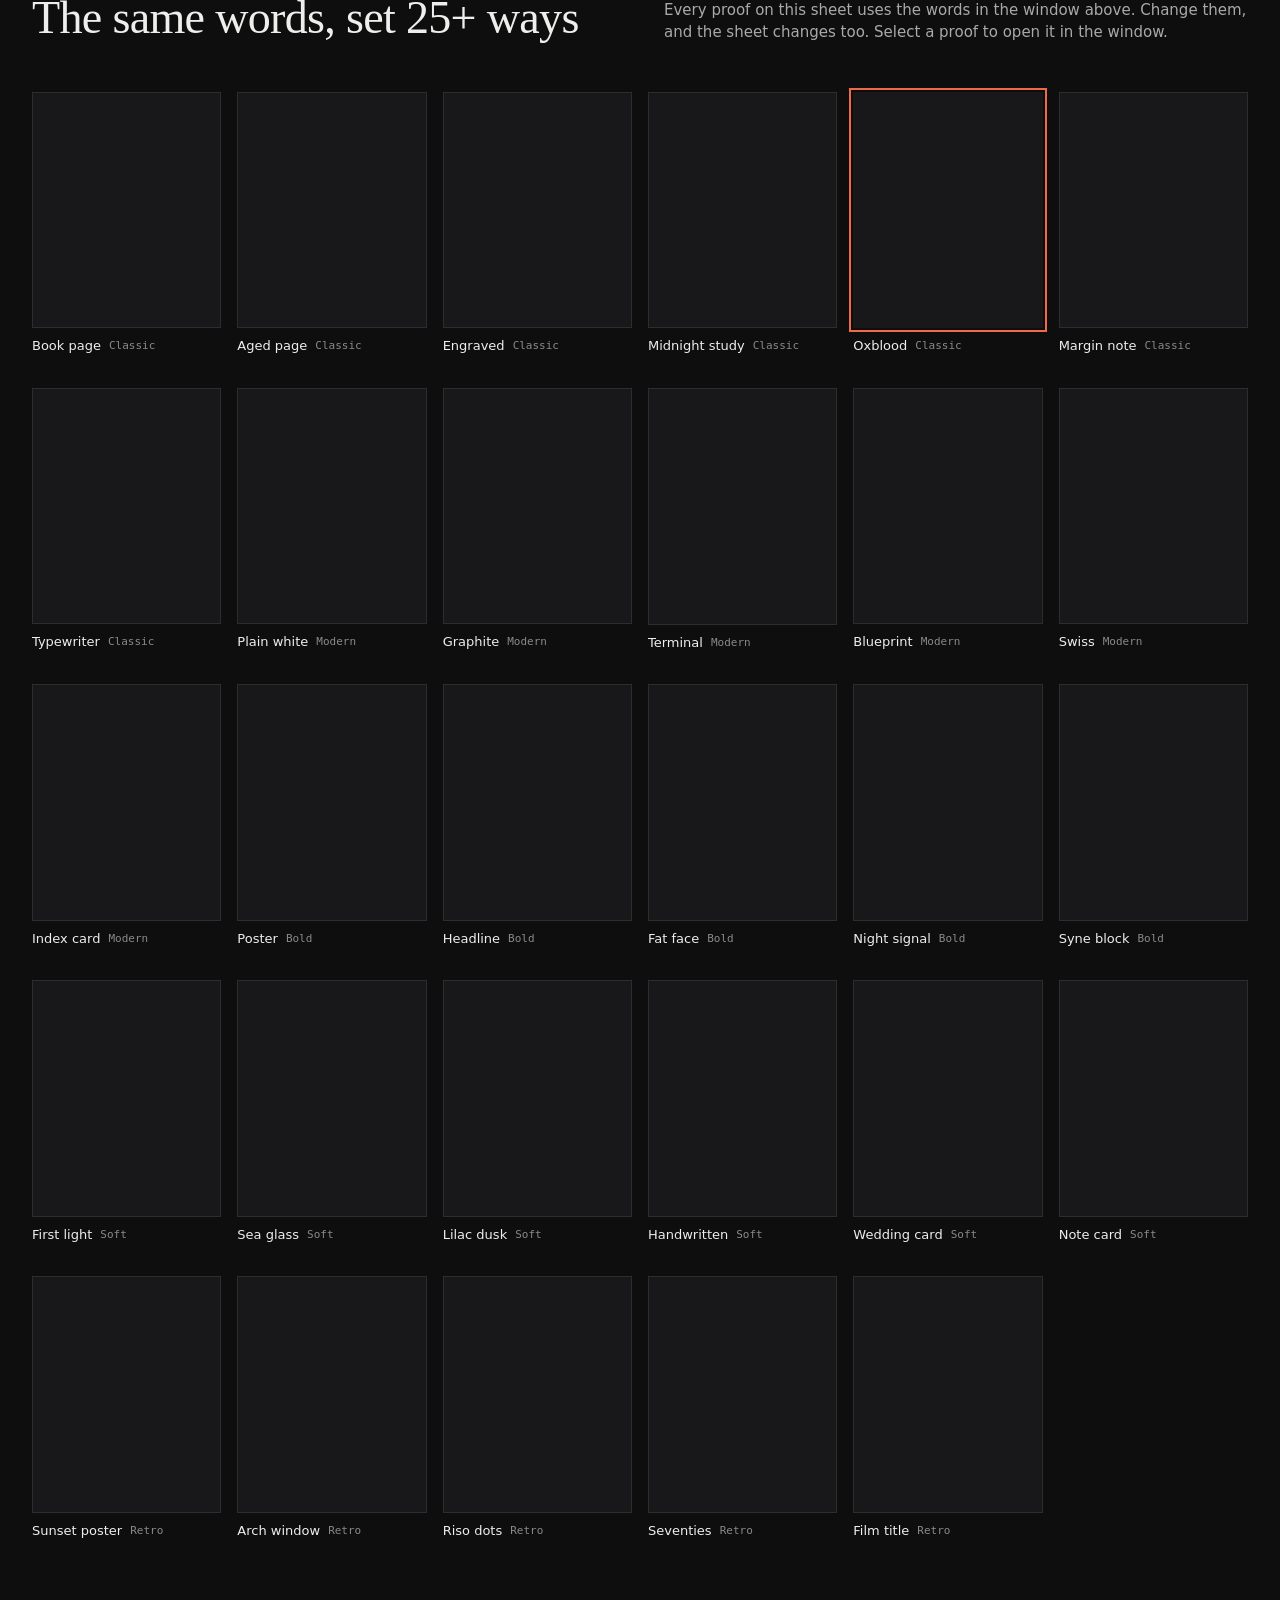
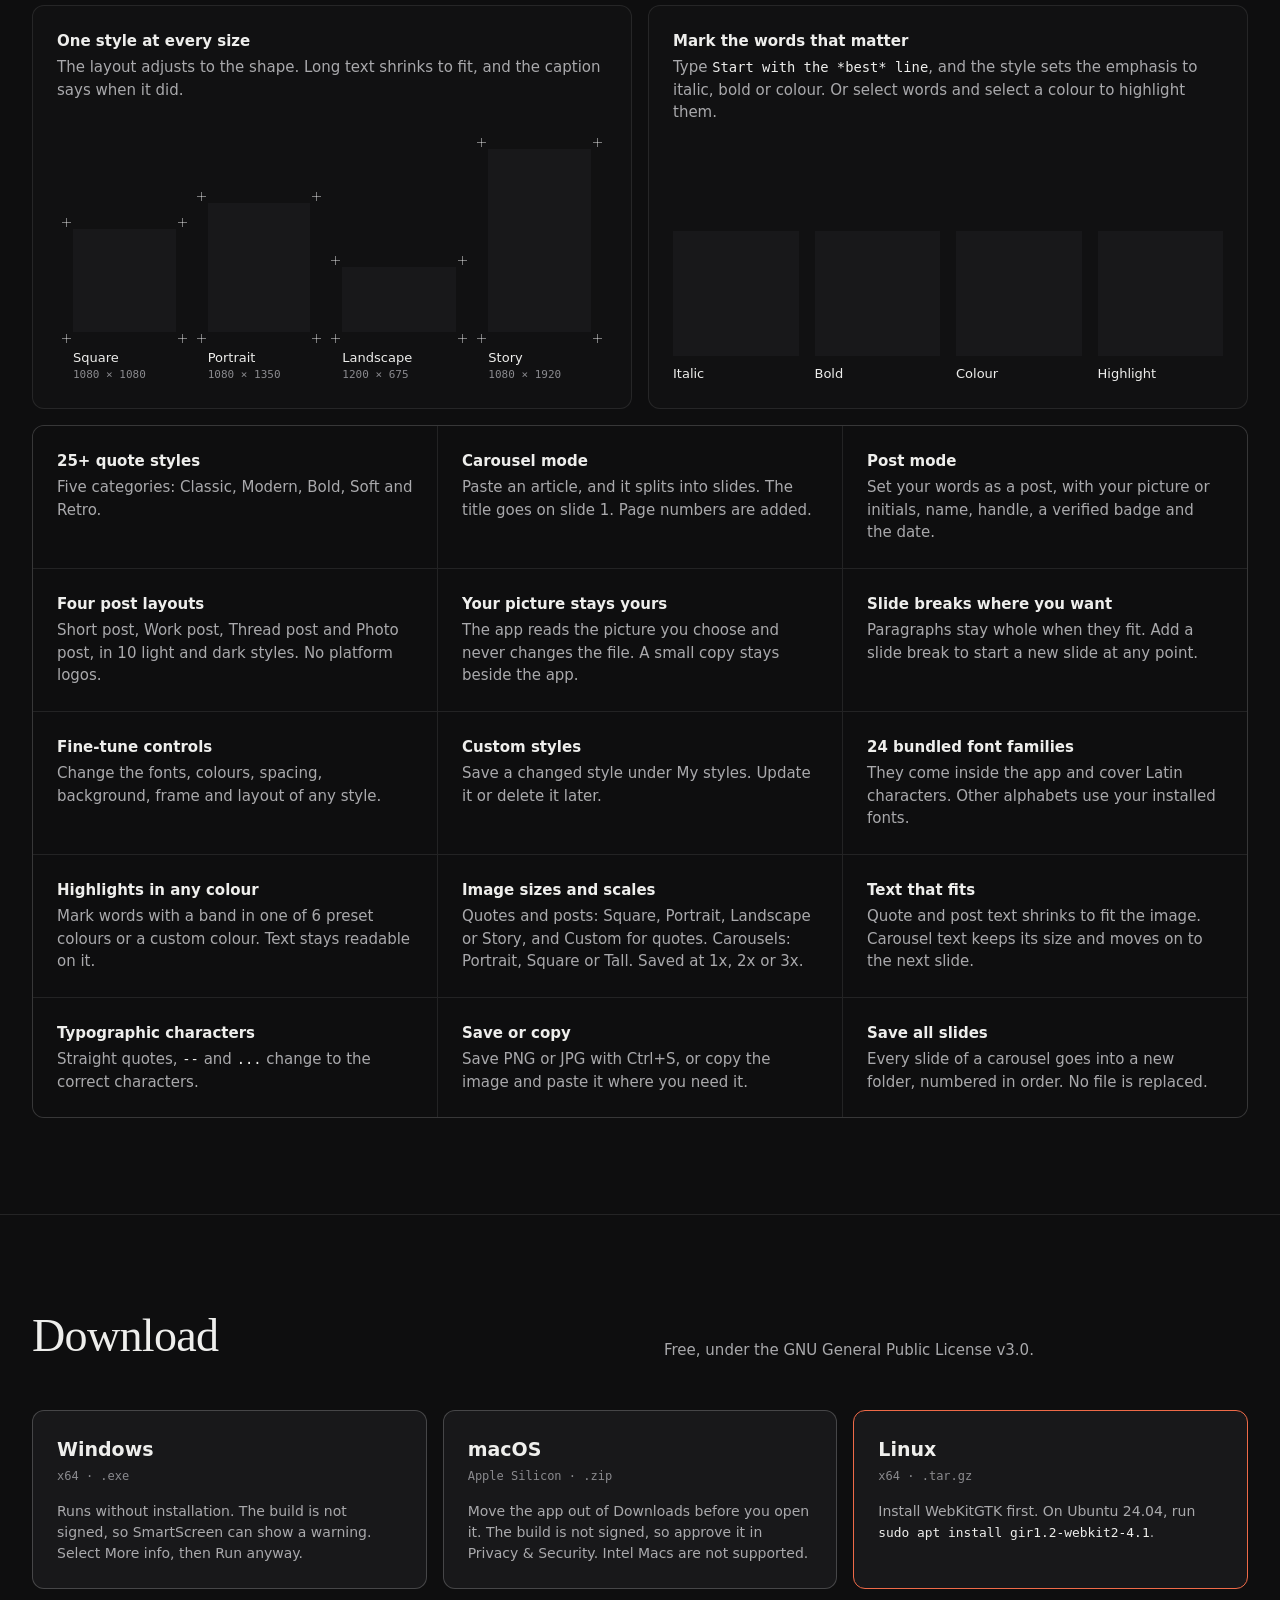
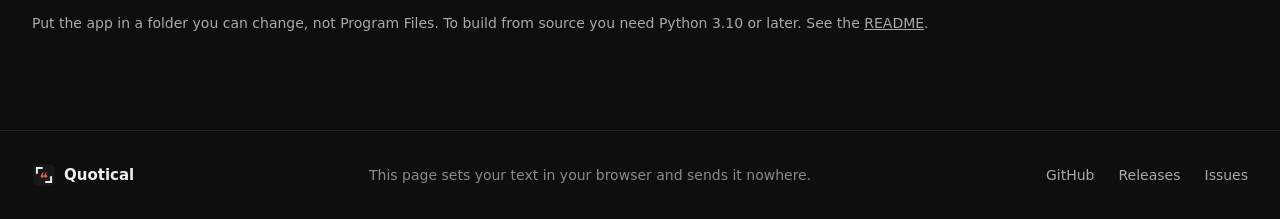
==== commit 6f6b8add: "Add Post mode for social media post images Post is a third mode beside Single image and Carousel. It" ====
--- a/docs/index.html
+++ b/docs/index.html
@@ -11,7 +11,7 @@
     <title>Quotical: any words, many styles</title>
     <meta
       name="description"
-      content="A free desktop app that turns pasted text into a quote image, or an article into a carousel of slides. 25+ quote styles, 6 carousel styles, 24 bundled fonts. Works offline and sends no data."
+      content="A free desktop app that turns pasted text into a quote image, a social media post image, or an article into a carousel of slides. 25+ quote styles, 6 carousel styles, 10 post styles, 24 bundled fonts. Works offline and sends no data."
     />
     <meta name="theme-color" content="#0e0e0f" />
     <meta name="color-scheme" content="dark" />
@@ -19,14 +19,14 @@
     <link rel="apple-touch-icon" href="apple-touch-icon.png" />
     <meta property="og:type" content="website" />
     <meta property="og:title" content="Quotical" />
-    <meta property="og:description" content="Any words. Many styles. Quote images and carousels from a free desktop app that works offline and sends no data." />
+    <meta property="og:description" content="Any words. Many styles. Quote images, post images and carousels from a free desktop app that works offline and sends no data." />
     <meta property="og:url" content="https://tariqmk.github.io/Quotical/" />
     <meta property="og:image" content="https://tariqmk.github.io/Quotical/social-card.png" />
     <meta property="og:image:width" content="1280" />
     <meta property="og:image:height" content="640" />
     <meta name="twitter:card" content="summary_large_image" />
     <meta name="twitter:title" content="Quotical" />
-    <meta name="twitter:description" content="Any words. Many styles. Quote images and carousels from a free desktop app that works offline and sends no data." />
+    <meta name="twitter:description" content="Any words. Many styles. Quote images, post images and carousels from a free desktop app that works offline and sends no data." />
     <meta name="twitter:image" content="https://tariqmk.github.io/Quotical/social-card.png" />
     <link rel="stylesheet" href="engine/fonts.css" />
     <link rel="stylesheet" href="style.css" />
@@ -55,8 +55,8 @@
           </h1>
           <div class="hero-row">
             <p class="lede">
-              Quotical is a desktop app that sets pasted text as a finished quote image, or an article as a
-              carousel of slides. Select a style, adjust it, and save PNG or JPG files.
+              Quotical is a desktop app that sets pasted text as a finished quote image or a social media post,
+              or an article as a carousel of slides. Select a style, adjust it, and save PNG or JPG files.
             </p>
             <div class="hero-actions">
               <div class="actions">
@@ -77,8 +77,8 @@
           </div>
 
           <p class="demo-label" id="demo">
-            This window works. Type in it, select a style, or switch to Carousel. Your text stays in this
-            browser tab.
+            This window works. Type in it, select a style, or switch to Carousel or Post. Your text stays in
+            this browser tab.
           </p>
           <noscript><p class="demo-label">The working demo needs JavaScript.</p></noscript>
 
@@ -94,6 +94,7 @@
                 <div class="segmented mode-switch" id="modes" role="radiogroup" aria-label="Mode">
                   <button type="button" role="radio" data-mode="single">Single image</button>
                   <button type="button" role="radio" data-mode="carousel">Carousel</button>
+                  <button type="button" role="radio" data-mode="post">Post</button>
                 </div>
                 <a class="button primary" href="#download">Download to save images</a>
               </div>
@@ -136,6 +137,19 @@
                     <textarea id="article" rows="8" spellcheck="false"></textarea>
                     <span class="hint">*Stars* for italic, **two stars** for bold. Type [slide] on a line of its own to start a new slide.</span>
                   </label>
+                  <label class="field" data-mode-field="post" hidden>
+                    <span class="field-label">Name</span>
+                    <input id="post-name" type="text" placeholder="Your name" />
+                  </label>
+                  <label class="field field-source" data-mode-field="post" hidden>
+                    <span class="field-label">Handle</span>
+                    <input id="post-handle" type="text" placeholder="Optional, such as @yourname" />
+                  </label>
+                  <label class="field" data-mode-field="post" hidden>
+                    <span class="field-label">Post</span>
+                    <textarea id="post-text" rows="5" spellcheck="false"></textarea>
+                    <span class="hint">Line breaks stay. The app also adds your picture, a verified badge and the date.</span>
+                  </label>
                   <div class="field">
                     <span class="field-label" id="highlight-label">Highlight</span>
                     <div class="highlight-row" id="highlights" role="group" aria-labelledby="highlight-label"></div>
@@ -232,6 +246,18 @@
               <p>Paste an article, and it splits into slides. The title goes on slide 1. Page numbers are added.</p>
             </div>
             <div>
+              <h3>Post mode</h3>
+              <p>Set your words as a post, with your picture or initials, name, handle, a verified badge and the date.</p>
+            </div>
+            <div>
+              <h3>Four post layouts</h3>
+              <p>Short post, Work post, Thread post and Photo post, in 10 light and dark styles. No platform logos.</p>
+            </div>
+            <div>
+              <h3>Your picture stays yours</h3>
+              <p>The app reads the picture you choose and never changes the file. A small copy stays beside the app.</p>
+            </div>
+            <div>
               <h3>Slide breaks where you want</h3>
               <p>Paragraphs stay whole when they fit. Add a slide break to start a new slide at any point.</p>
             </div>
@@ -253,11 +279,11 @@
             </div>
             <div>
               <h3>Image sizes and scales</h3>
-              <p>Quotes: Square, Portrait, Landscape, Story or Custom. Carousels: Portrait, Square or Tall. Saved at 1x, 2x or 3x.</p>
+              <p>Quotes and posts: Square, Portrait, Landscape or Story, and Custom for quotes. Carousels: Portrait, Square or Tall. Saved at 1x, 2x or 3x.</p>
             </div>
             <div>
               <h3>Text that fits</h3>
-              <p>Quote text shrinks to fit the image. Carousel text keeps its size and moves on to the next slide.</p>
+              <p>Quote and post text shrinks to fit the image. Carousel text keeps its size and moves on to the next slide.</p>
             </div>
             <div>
               <h3>Typographic characters</h3>
--- a/docs/style.css
+++ b/docs/style.css
@@ -304,7 +304,7 @@
 }
 
 .mode-switch {
-  width: 220px;
+  width: 270px;
 }
 
 [hidden] {
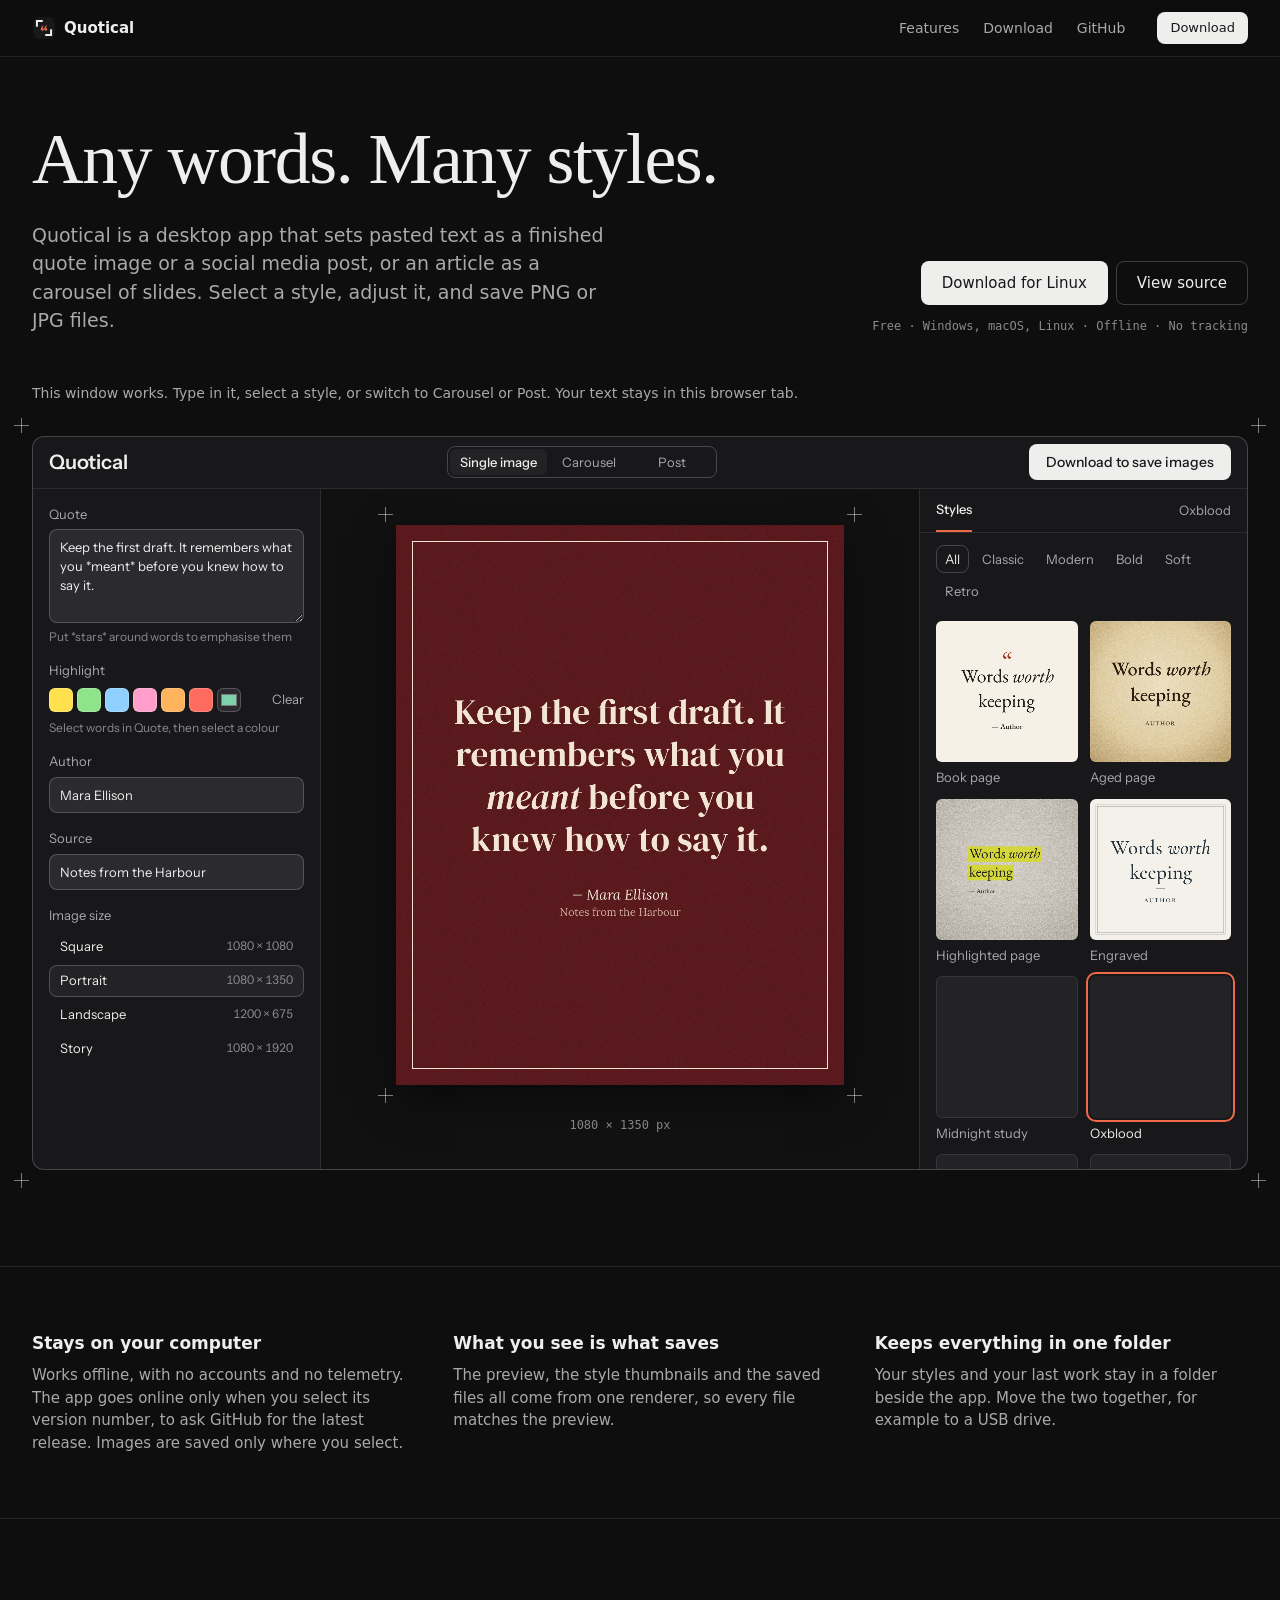
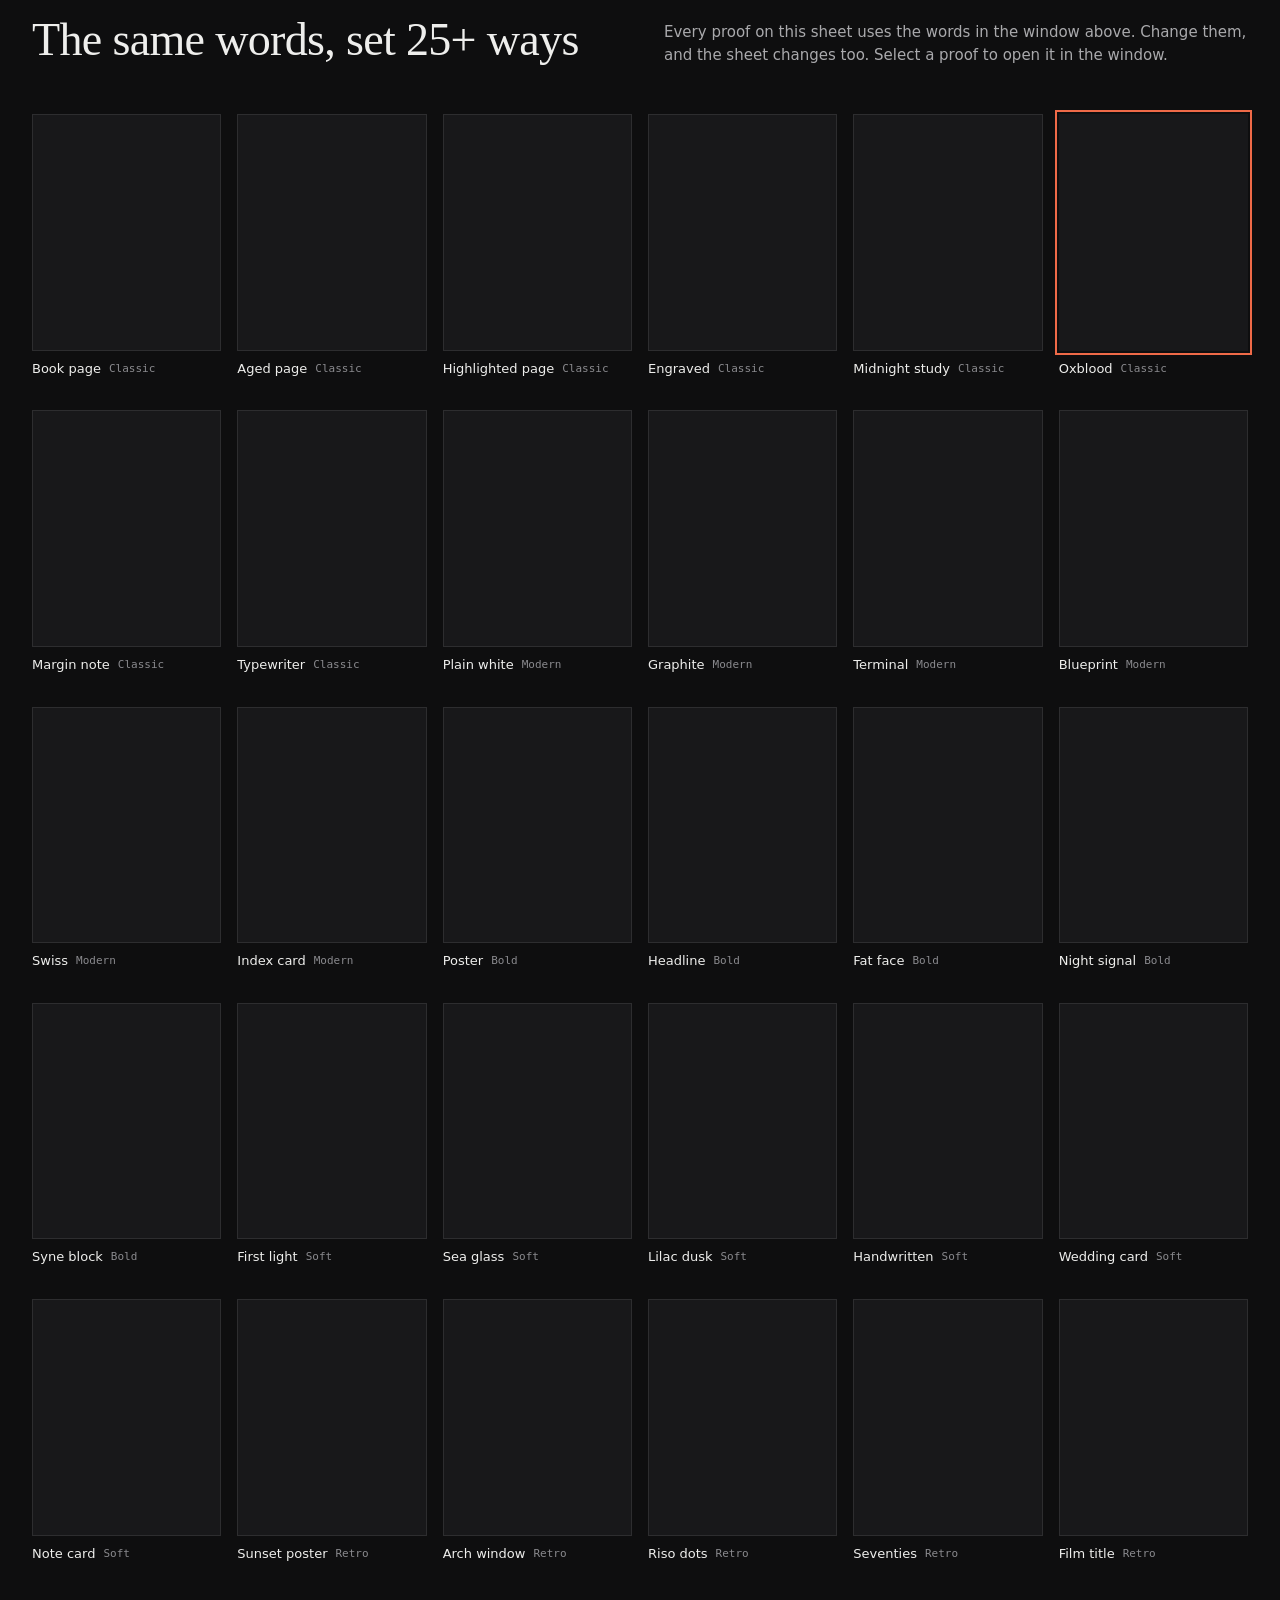
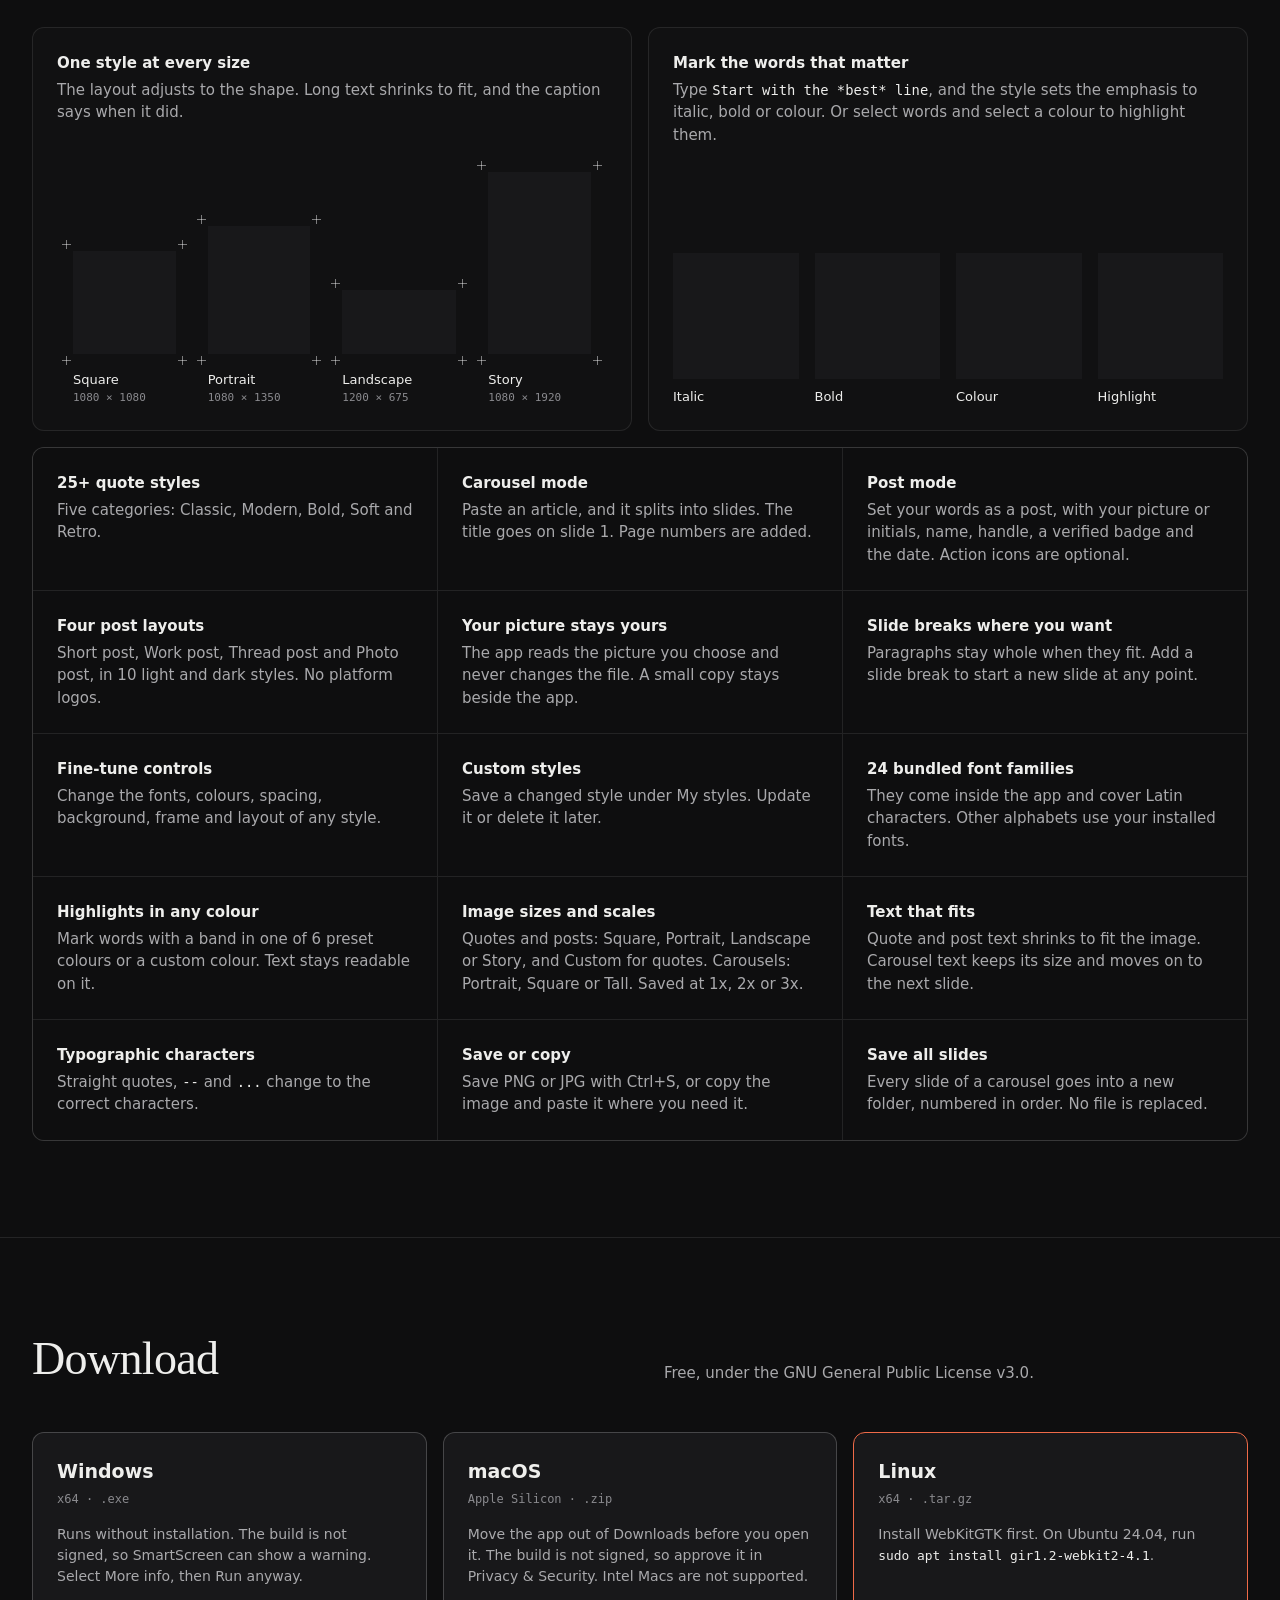
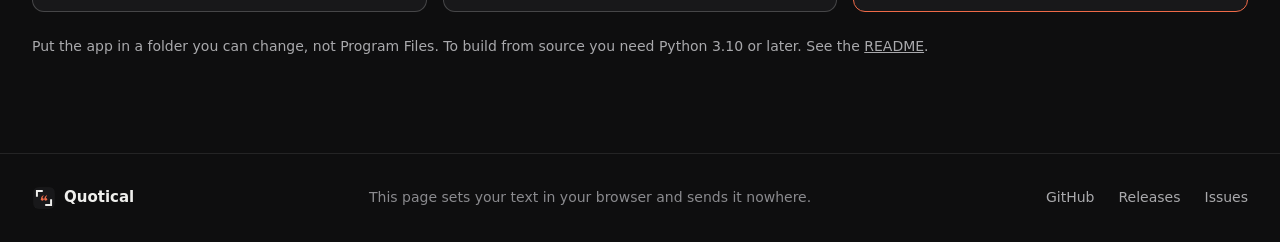
==== commit c72a9536: "Add Highlighted page style, update check and action icons option - New Highlighted page quote style:" ====
--- a/docs/index.html
+++ b/docs/index.html
@@ -11,7 +11,7 @@
     <title>Quotical: any words, many styles</title>
     <meta
       name="description"
-      content="A free desktop app that turns pasted text into a quote image, a social media post image, or an article into a carousel of slides. 25+ quote styles, 6 carousel styles, 10 post styles, 24 bundled fonts. Works offline and sends no data."
+      content="A free desktop app that turns pasted text into a quote image, a social media post image, or an article into a carousel of slides. 25+ quote styles, 6 carousel styles, 10 post styles, 24 bundled fonts. Works offline, with no tracking."
     />
     <meta name="theme-color" content="#0e0e0f" />
     <meta name="color-scheme" content="dark" />
@@ -19,14 +19,14 @@
     <link rel="apple-touch-icon" href="apple-touch-icon.png" />
     <meta property="og:type" content="website" />
     <meta property="og:title" content="Quotical" />
-    <meta property="og:description" content="Any words. Many styles. Quote images, post images and carousels from a free desktop app that works offline and sends no data." />
+    <meta property="og:description" content="Any words. Many styles. Quote images, post images and carousels from a free desktop app that works offline, with no tracking." />
     <meta property="og:url" content="https://tariqmk.github.io/Quotical/" />
     <meta property="og:image" content="https://tariqmk.github.io/Quotical/social-card.png" />
     <meta property="og:image:width" content="1280" />
     <meta property="og:image:height" content="640" />
     <meta name="twitter:card" content="summary_large_image" />
     <meta name="twitter:title" content="Quotical" />
-    <meta name="twitter:description" content="Any words. Many styles. Quote images, post images and carousels from a free desktop app that works offline and sends no data." />
+    <meta name="twitter:description" content="Any words. Many styles. Quote images, post images and carousels from a free desktop app that works offline, with no tracking." />
     <meta name="twitter:image" content="https://tariqmk.github.io/Quotical/social-card.png" />
     <link rel="stylesheet" href="engine/fonts.css" />
     <link rel="stylesheet" href="style.css" />
@@ -148,7 +148,7 @@
                   <label class="field" data-mode-field="post" hidden>
                     <span class="field-label">Post</span>
                     <textarea id="post-text" rows="5" spellcheck="false"></textarea>
-                    <span class="hint">Line breaks stay. The app also adds your picture, a verified badge and the date.</span>
+                    <span class="hint">Line breaks stay. The app also adds your picture, a verified badge and the date, and can hide the action icons.</span>
                   </label>
                   <div class="field">
                     <span class="field-label" id="highlight-label">Highlight</span>
@@ -188,8 +188,8 @@
           <div>
             <h2>Stays on your computer</h2>
             <p>
-              Works offline, with no accounts and no telemetry. The app makes no network connections, and images
-              are saved only where you select.
+              Works offline, with no accounts and no telemetry. The app goes online only when you select its
+              version number, to ask GitHub for the latest release. Images are saved only where you select.
             </p>
           </div>
           <div>
@@ -247,7 +247,7 @@
             </div>
             <div>
               <h3>Post mode</h3>
-              <p>Set your words as a post, with your picture or initials, name, handle, a verified badge and the date.</p>
+              <p>Set your words as a post, with your picture or initials, name, handle, a verified badge and the date. Action icons are optional.</p>
             </div>
             <div>
               <h3>Four post layouts</h3>
--- a/docs/style.css
+++ b/docs/style.css
@@ -265,8 +265,10 @@
 }
 
 .wordmark {
-  font-family: "Instrument Serif", var(--serif);
-  font-size: 24px;
+  font-family: "Instrument Sans", var(--sans);
+  font-size: 20px;
+  font-weight: 600;
+  letter-spacing: -0.01em;
 }
 
 .version {
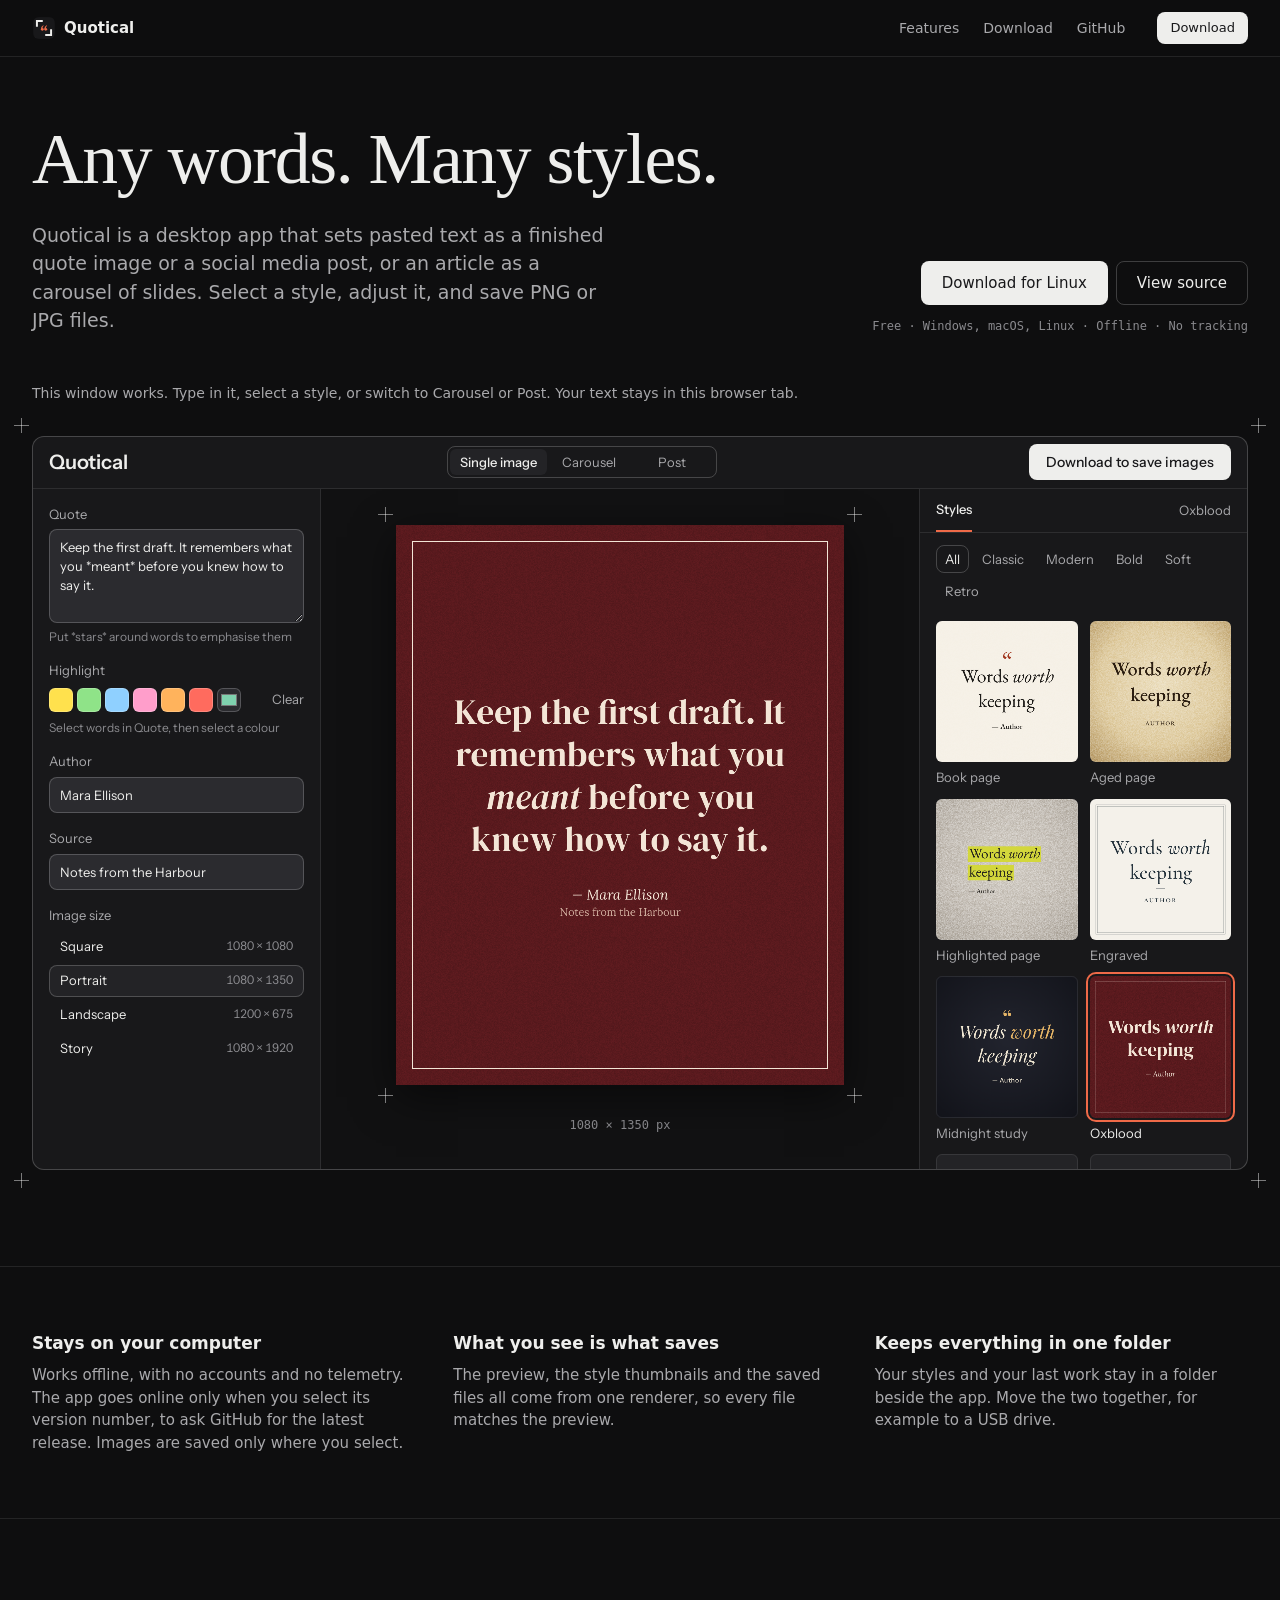
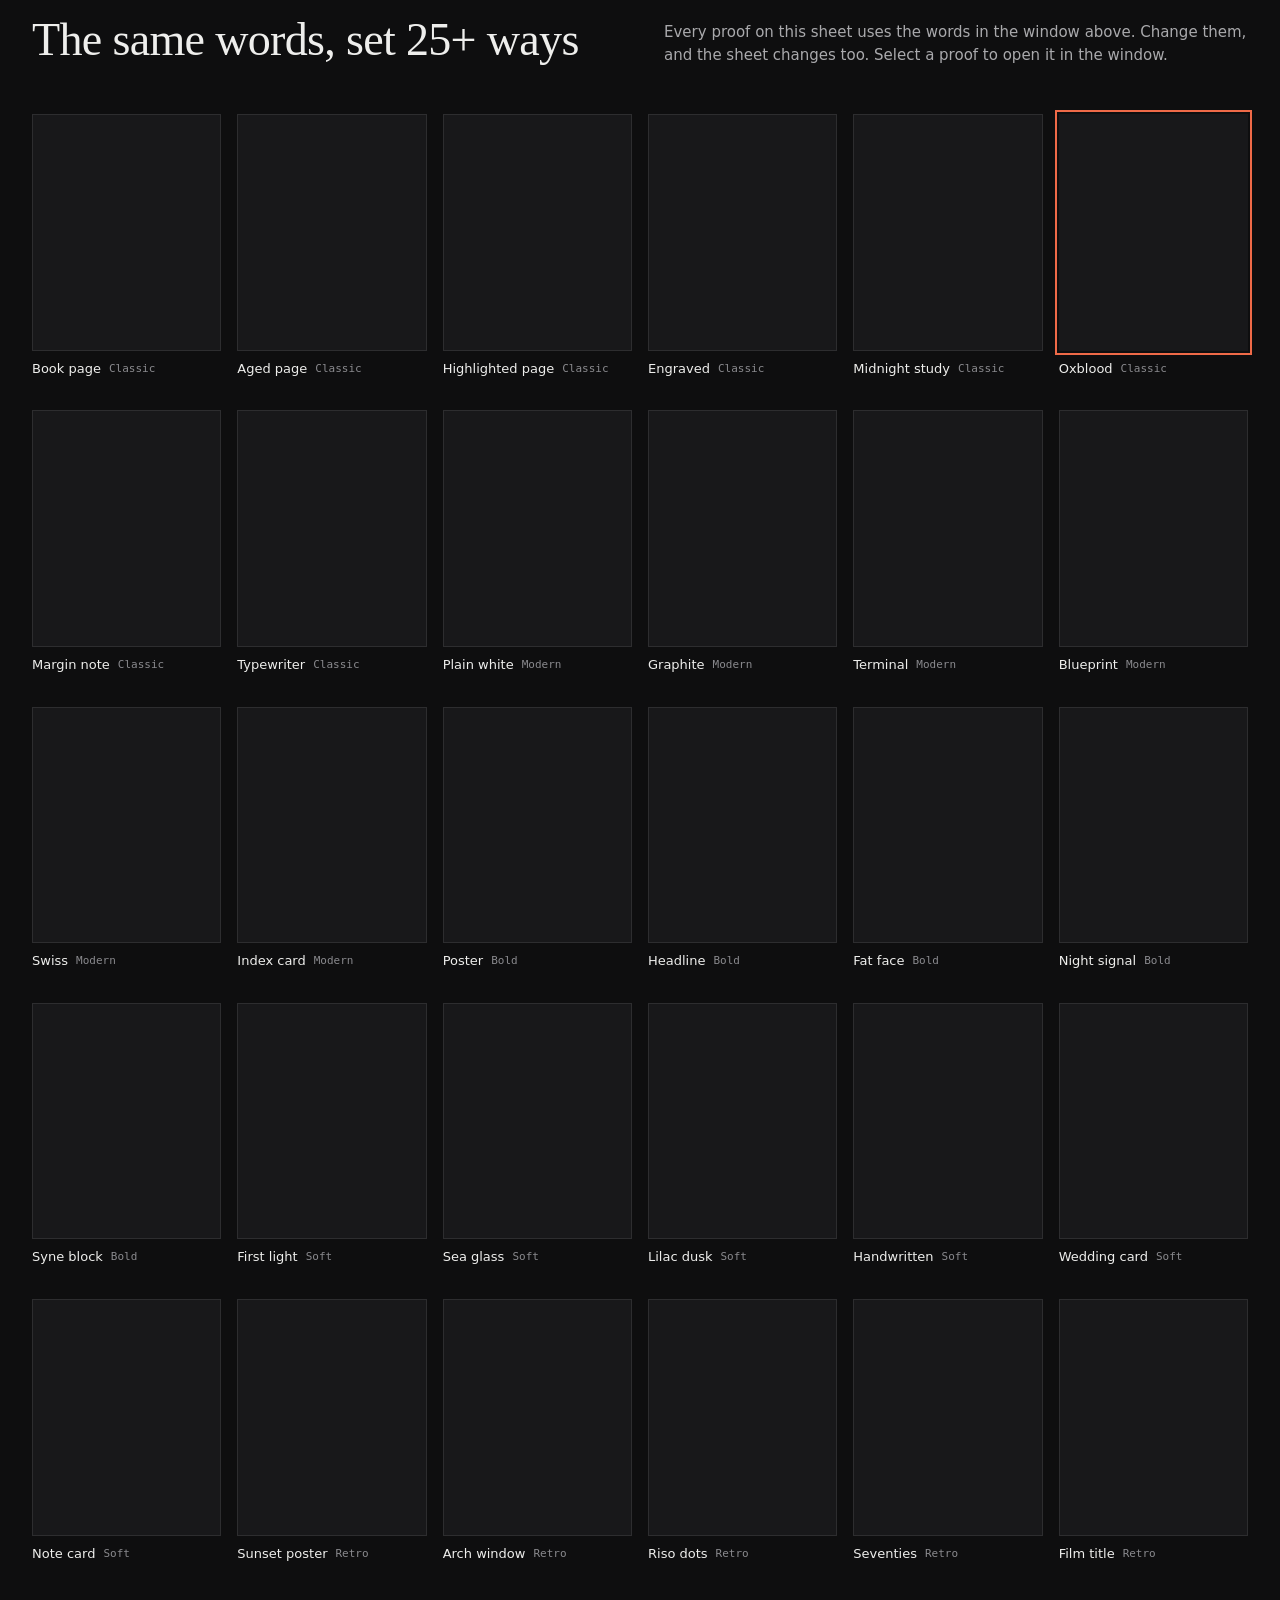
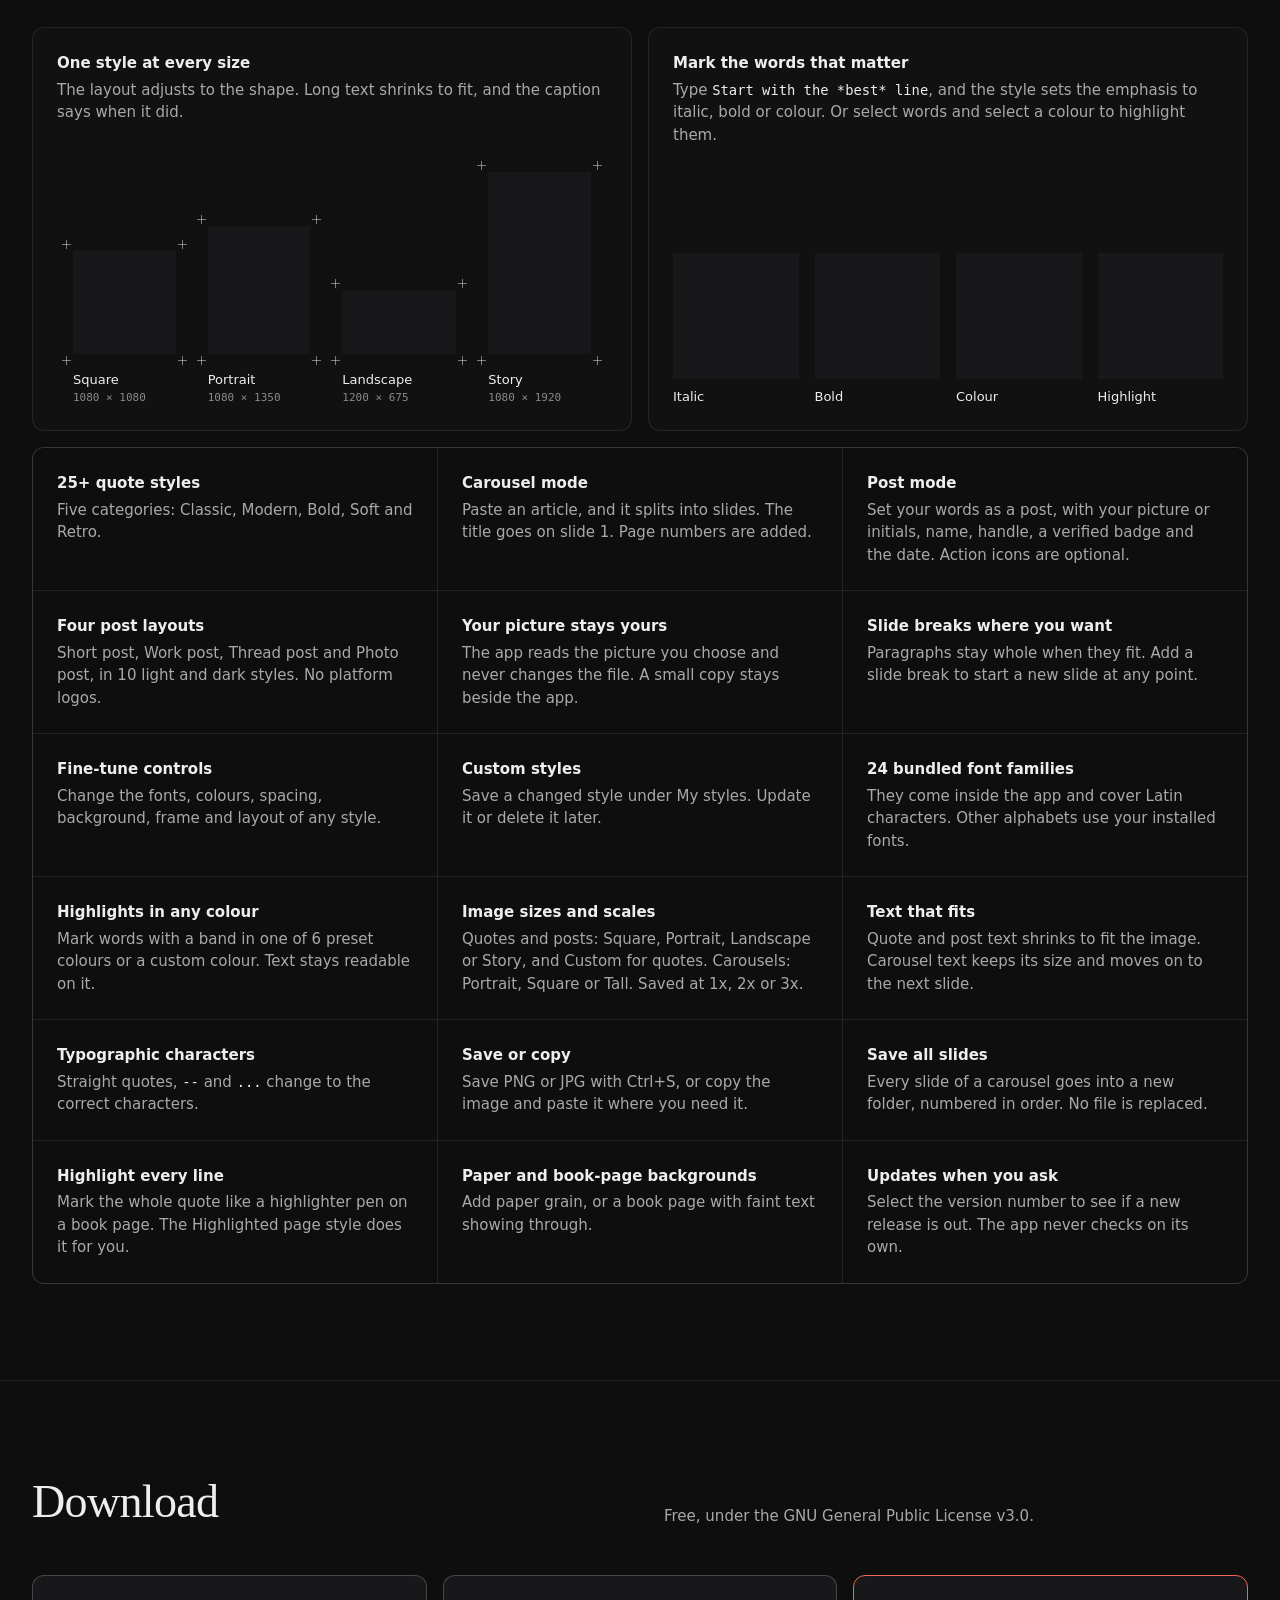
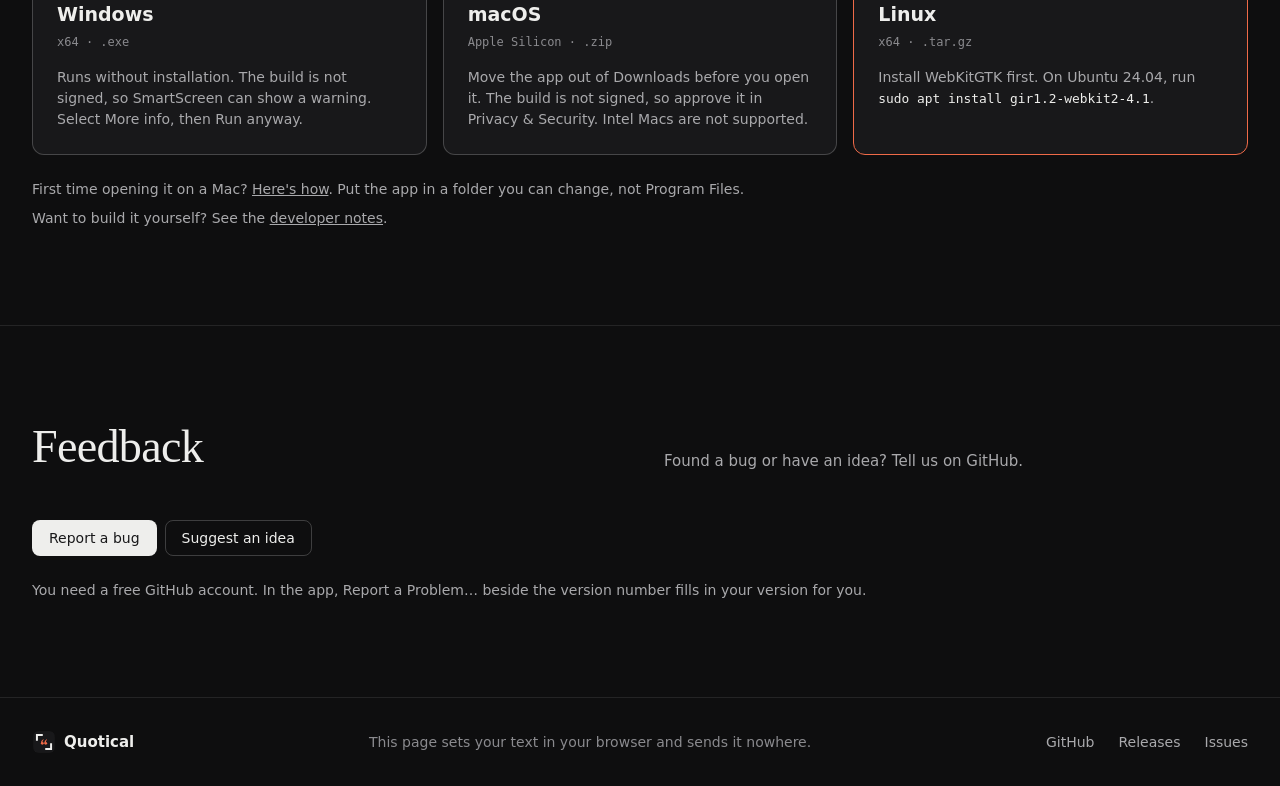
==== commit 3b20637b: "Restructure README, update site, add issue forms and Report a Problem - README follows the standard " ====
--- a/docs/index.html
+++ b/docs/index.html
@@ -297,6 +297,18 @@
               <h3>Save all slides</h3>
               <p>Every slide of a carousel goes into a new folder, numbered in order. No file is replaced.</p>
             </div>
+            <div>
+              <h3>Highlight every line</h3>
+              <p>Mark the whole quote like a highlighter pen on a book page. The Highlighted page style does it for you.</p>
+            </div>
+            <div>
+              <h3>Paper and book-page backgrounds</h3>
+              <p>Add paper grain, or a book page with faint text showing through.</p>
+            </div>
+            <div>
+              <h3>Updates when you ask</h3>
+              <p>Select the version number to see if a new release is out. The app never checks on its own.</p>
+            </div>
           </div>
         </div>
       </section>
@@ -333,9 +345,30 @@
             </a>
           </div>
           <p class="fine-print">
-            Put the app in a folder you can change, not Program Files. To build from source you need Python 3.10 or
-            later. See the
-            <a href="https://github.com/TariqMK/Quotical#run-from-source">README</a>.
+            First time opening it on a Mac?
+            <a href="https://github.com/TariqMK/Quotical#opening-on-macos">Here's how</a>.
+            Put the app in a folder you can change, not Program Files.
+          </p>
+          <p class="fine-print">
+            Want to build it yourself? See the
+            <a href="https://github.com/TariqMK/Quotical#for-developers">developer notes</a>.
+          </p>
+        </div>
+      </section>
+
+      <section class="sheet" id="feedback">
+        <div class="wrap">
+          <div class="section-head">
+            <h2 class="section-title">Feedback</h2>
+            <p>Found a bug or have an idea? Tell us on GitHub.</p>
+          </div>
+          <div class="actions">
+            <a class="button primary" href="https://github.com/TariqMK/Quotical/issues/new?template=bug.yml">Report a bug</a>
+            <a class="button" href="https://github.com/TariqMK/Quotical/issues/new?template=idea.yml">Suggest an idea</a>
+          </div>
+          <p class="fine-print">
+            You need a free GitHub account. In the app, Report a Problem… beside the version number fills in your
+            version for you.
           </p>
         </div>
       </section>
--- a/docs/style.css
+++ b/docs/style.css
@@ -937,6 +937,10 @@
   font-size: 14px;
 }
 
+.fine-print + .fine-print {
+  margin-top: 8px;
+}
+
 /* Footer */
 .footer {
   padding-block: 32px;
